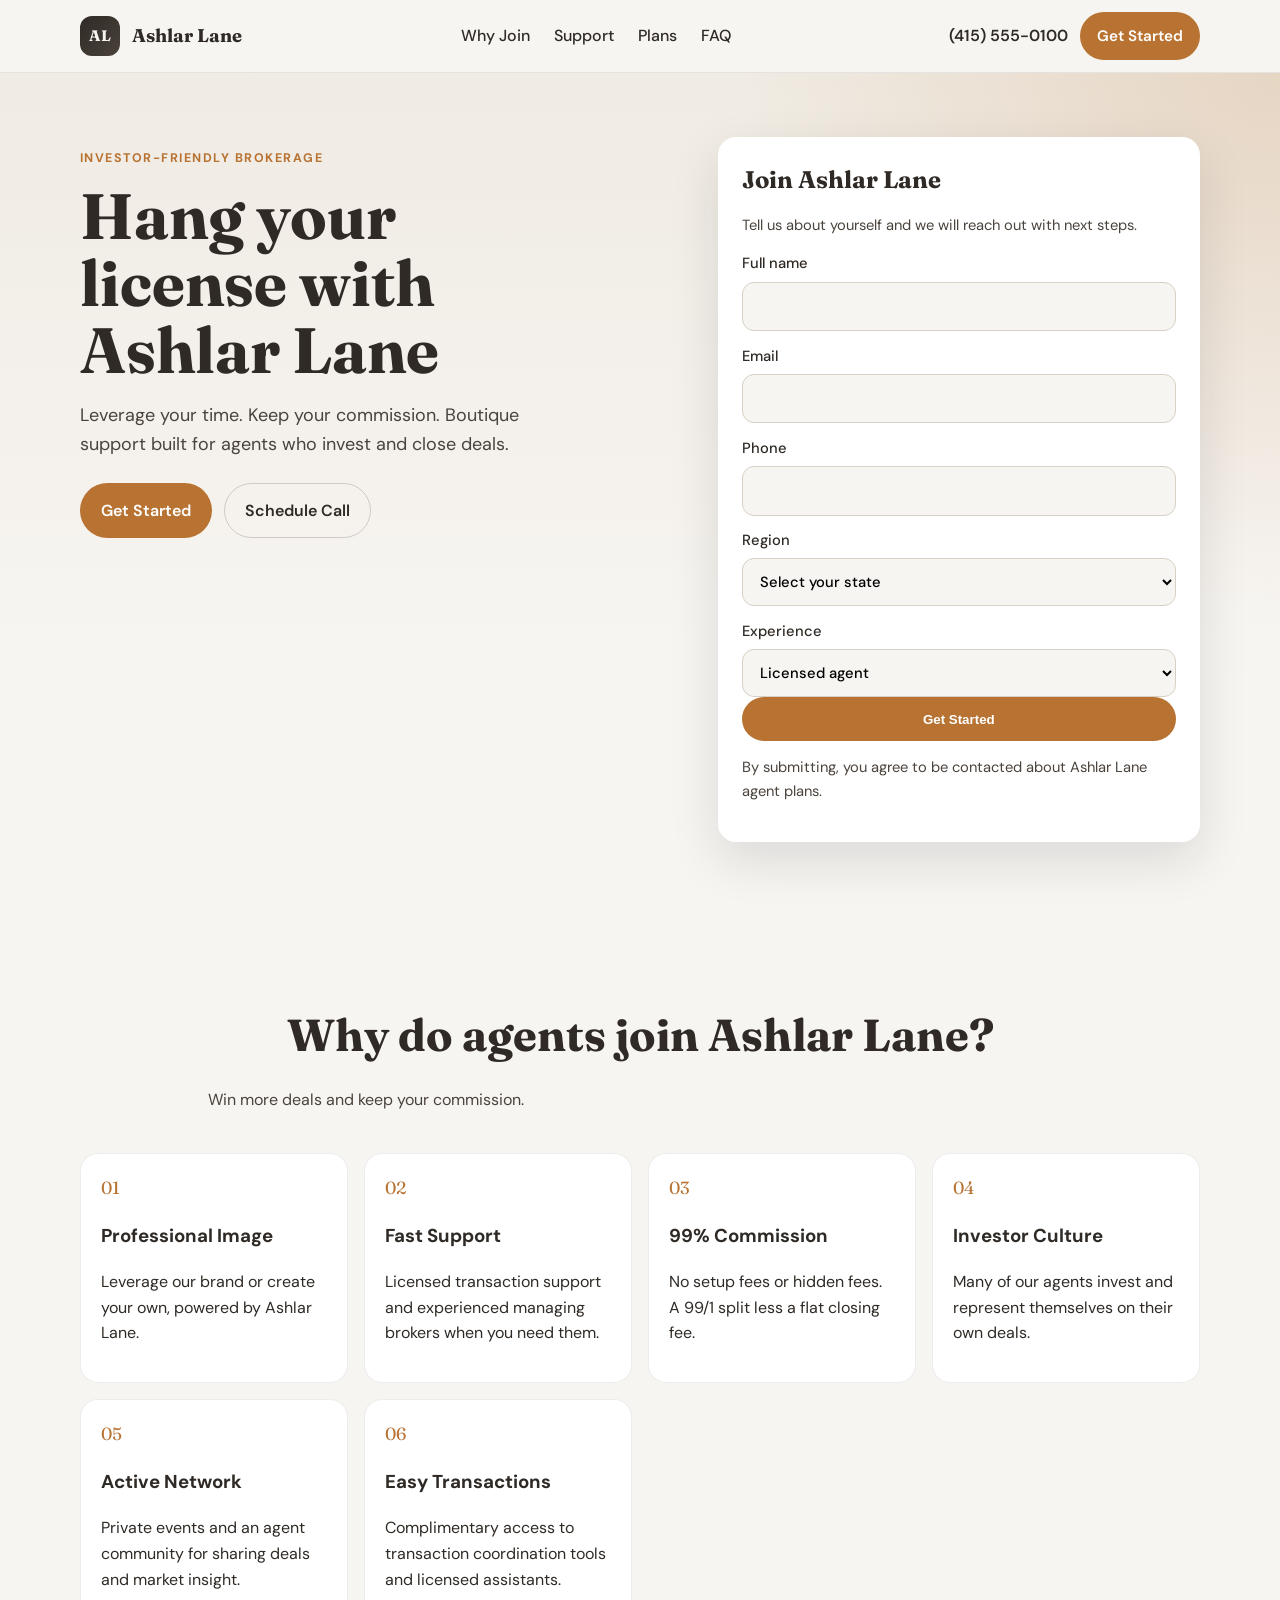
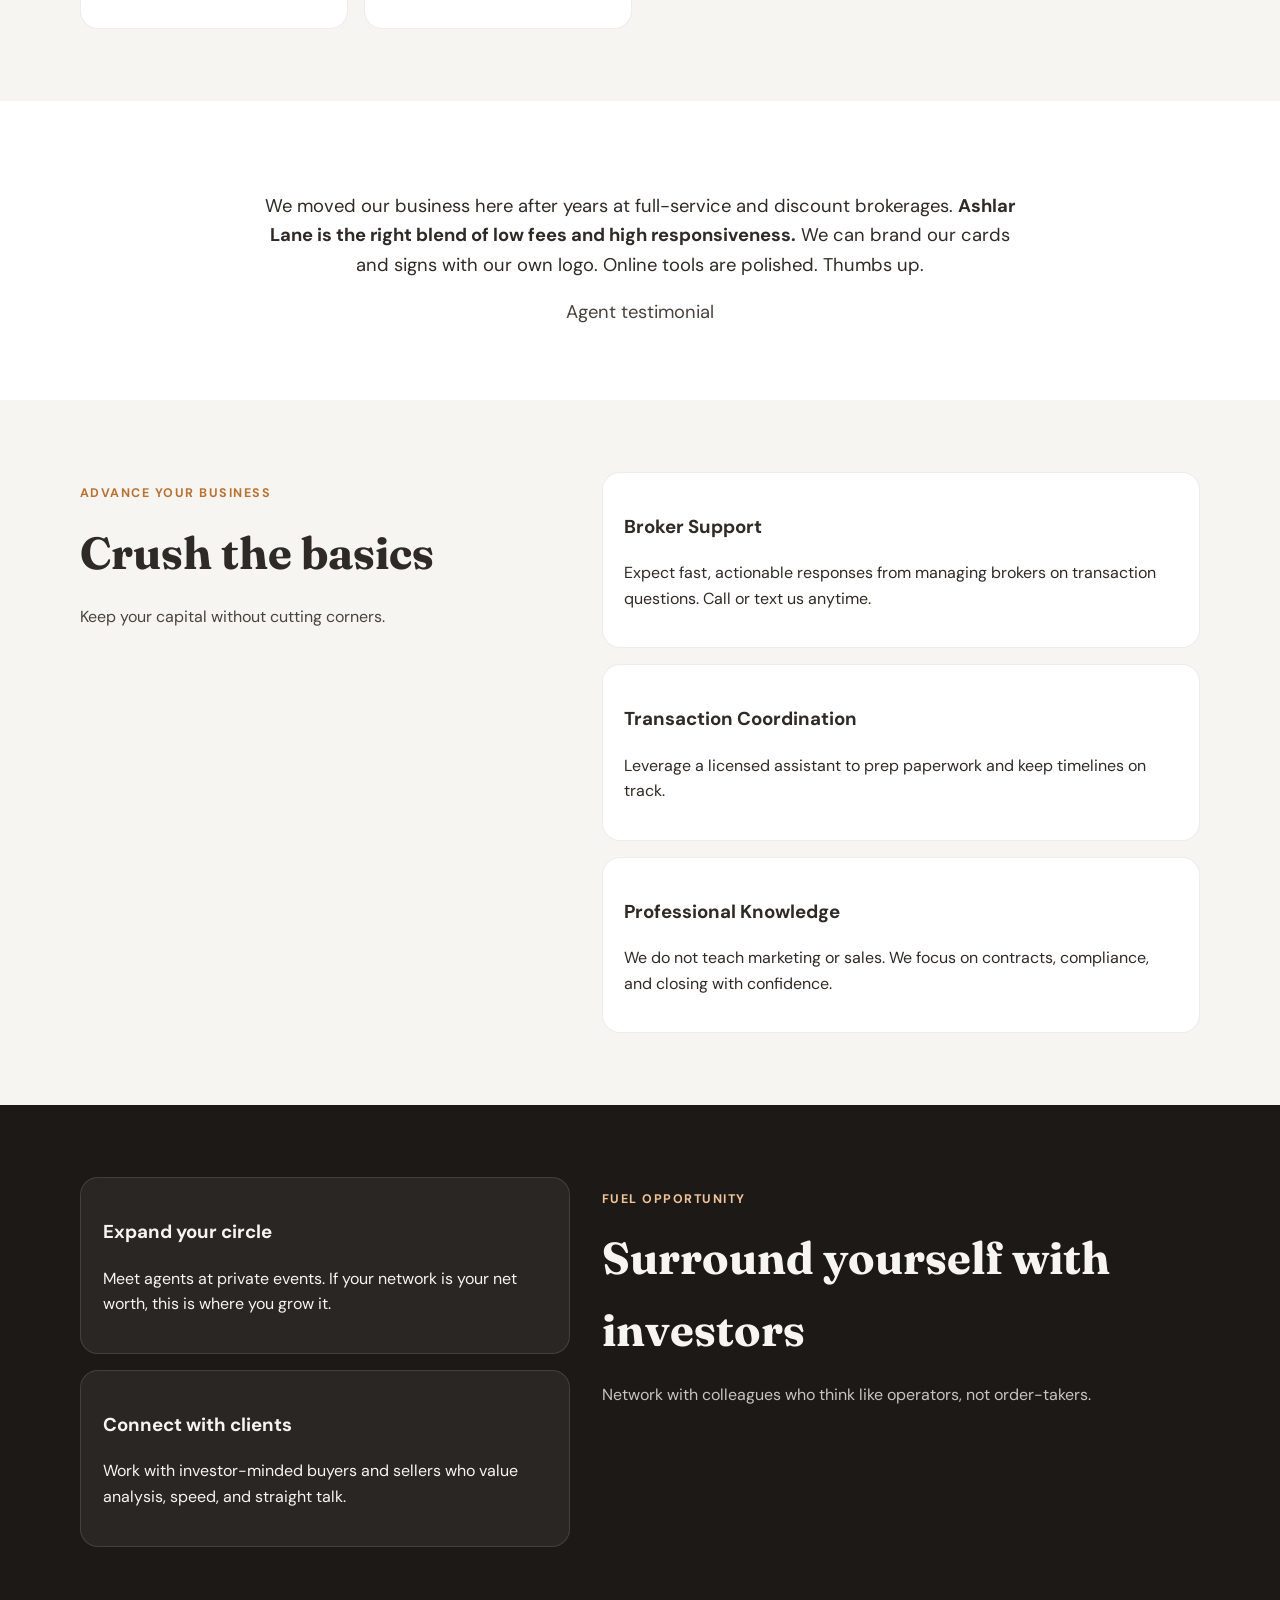
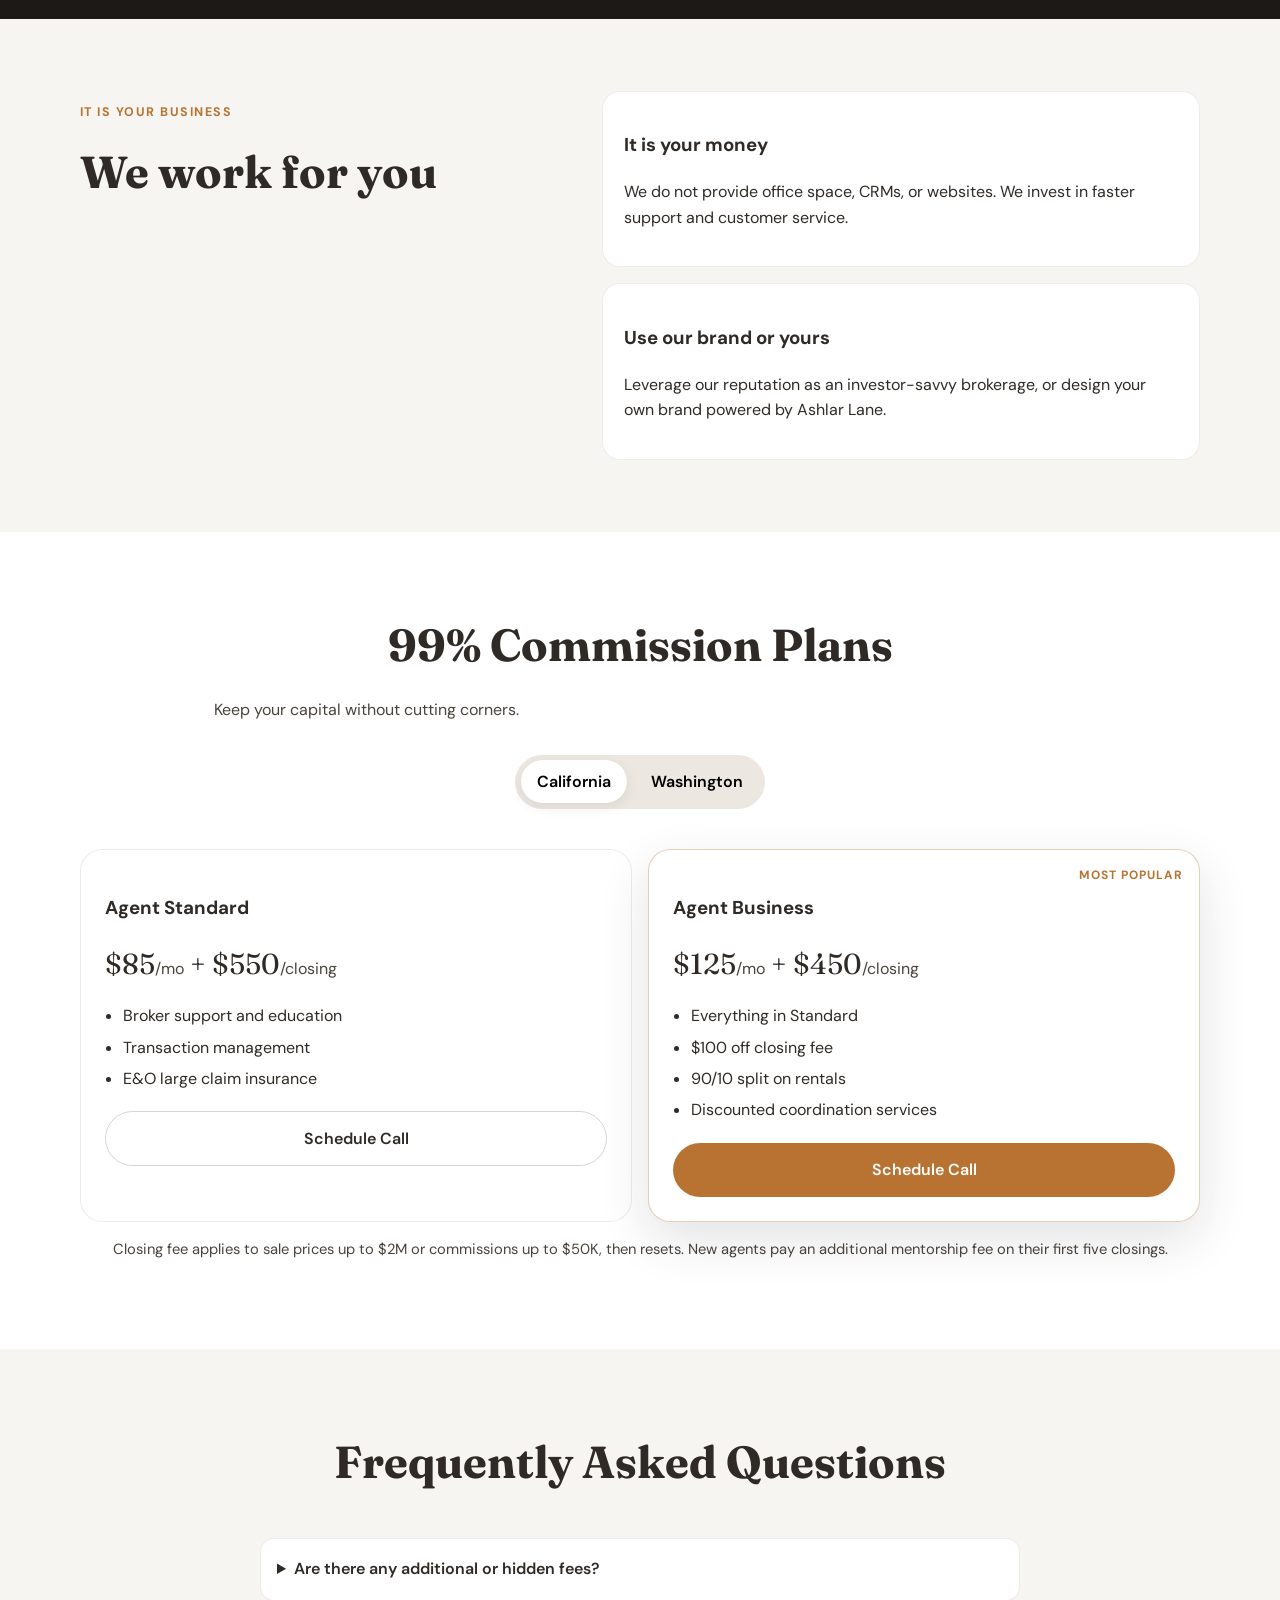
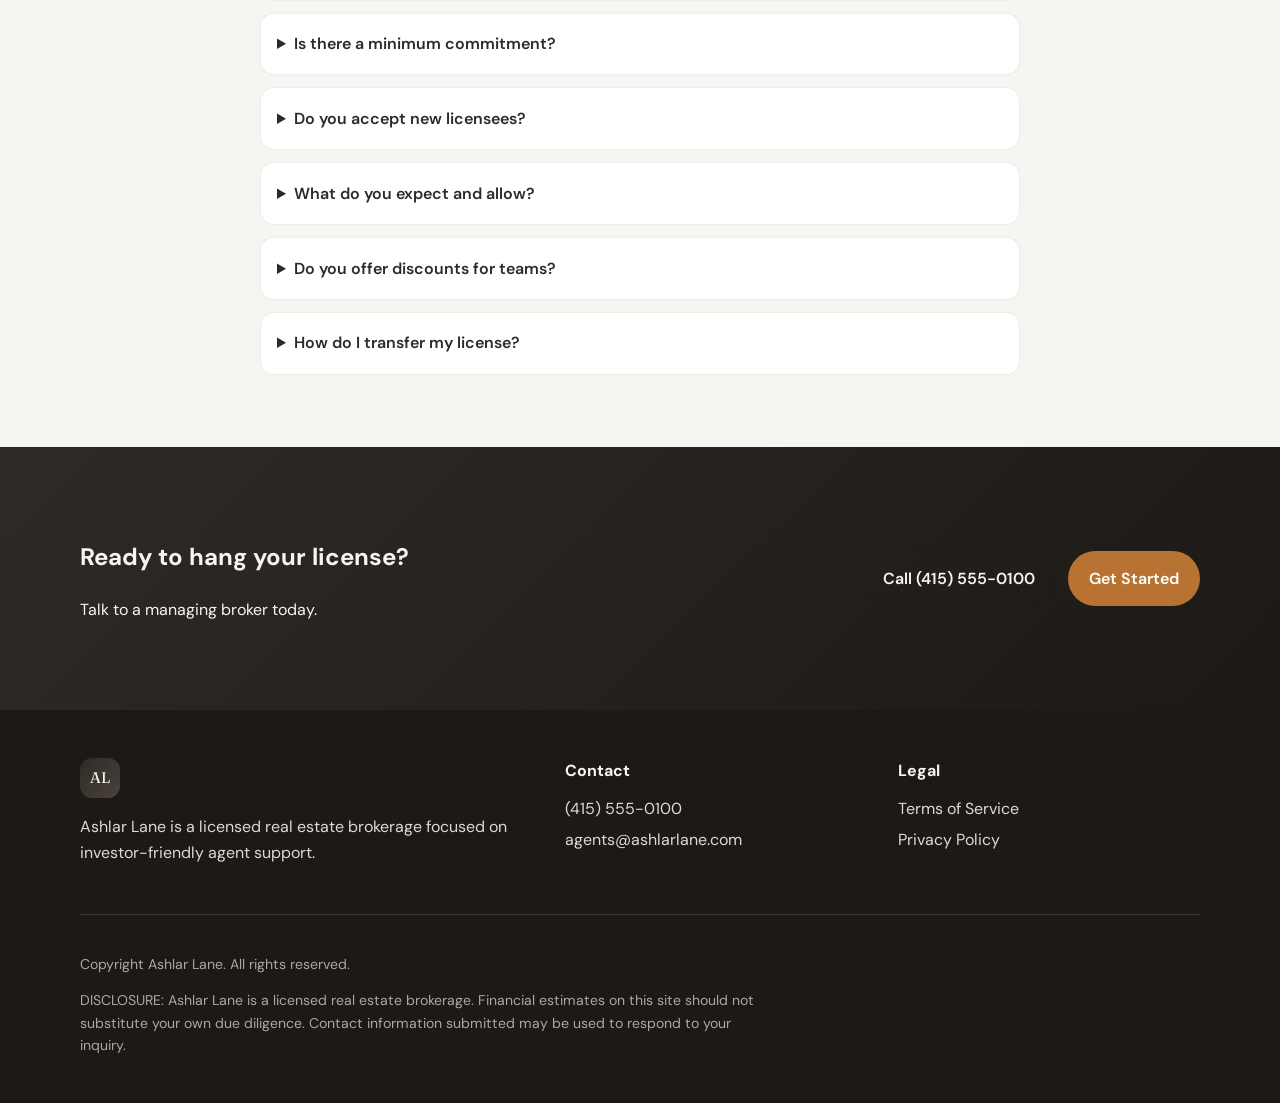
==== index.html @ 3c770387 "Add Ashlar Lane agent recruitment landing page for GitHub Pages. Pellego-style brokerage site with p" ====
<!DOCTYPE html>
<html lang="en">
<head>
  <meta charset="UTF-8">
  <meta name="viewport" content="width=device-width, initial-scale=1.0">
  <title>Ashlar Lane | Professional, Modern Brokerage | 100% Commission</title>
  <meta name="description" content="Hang your license with Ashlar Lane. Investor-friendly brokerage with 99% commission, fast broker support, and transaction coordination.">
  <link rel="icon" href="favicon.svg" type="image/svg+xml">
  <link rel="preconnect" href="https://fonts.googleapis.com">
  <link rel="preconnect" href="https://fonts.gstatic.com" crossorigin>
  <link href="https://fonts.googleapis.com/css2?family=DM+Sans:ital,opsz,wght@0,9..40,400;0,9..40,500;0,9..40,600;0,9..40,700&family=Fraunces:opsz,9..144,600;700&display=swap" rel="stylesheet">
  <link rel="stylesheet" href="css/styles.css">
</head>
<body>
  <header class="site-header">
    <div class="container header-inner">
      <a href="/" class="logo" aria-label="Ashlar Lane home">
        <span class="logo-mark">AL</span>
        <span class="logo-text">Ashlar Lane</span>
      </a>
      <nav class="nav-desktop" aria-label="Primary">
        <a href="#why">Why Join</a>
        <a href="#support">Support</a>
        <a href="#plans">Plans</a>
        <a href="#faq">FAQ</a>
      </nav>
      <div class="header-actions">
        <a href="tel:+14155550100" class="header-phone">(415) 555-0100</a>
        <a href="#contact" class="btn btn-primary btn-sm">Get Started</a>
        <button class="nav-toggle" aria-label="Open menu" aria-expanded="false">
          <span></span><span></span><span></span>
        </button>
      </div>
    </div>
    <nav class="nav-mobile" aria-label="Mobile" hidden>
      <a href="#why">Why Join</a>
      <a href="#support">Support</a>
      <a href="#plans">Plans</a>
      <a href="#faq">FAQ</a>
      <a href="#contact">Get Started</a>
    </nav>
  </header>

  <main>
    <section class="hero">
      <div class="hero-bg" aria-hidden="true"></div>
      <div class="container hero-grid">
        <div class="hero-copy">
          <p class="eyebrow">Investor-Friendly Brokerage</p>
          <h1>Hang your license with Ashlar Lane</h1>
          <p class="hero-lead">Leverage your time. Keep your commission. Boutique support built for agents who invest and close deals.</p>
          <div class="hero-cta">
            <a href="#contact" class="btn btn-primary">Get Started</a>
            <a href="#contact" class="btn btn-secondary">Schedule Call</a>
          </div>
        </div>
        <form class="hero-form card" id="contact" action="https://formspree.io/f/placeholder" method="POST">
          <h2>Join Ashlar Lane</h2>
          <p class="form-note">Tell us about yourself and we will reach out with next steps.</p>
          <label>
            <span>Full name</span>
            <input type="text" name="name" required autocomplete="name">
          </label>
          <label>
            <span>Email</span>
            <input type="email" name="email" required autocomplete="email">
          </label>
          <label>
            <span>Phone</span>
            <input type="tel" name="phone" autocomplete="tel">
          </label>
          <label>
            <span>Region</span>
            <select name="region" required>
              <option value="">Select your state</option>
              <option value="CA">California</option>
              <option value="WA">Washington</option>
              <option value="OR">Oregon</option>
              <option value="FL">Florida</option>
              <option value="other">Other</option>
            </select>
          </label>
          <label>
            <span>Experience</span>
            <select name="experience">
              <option value="experienced">Licensed agent</option>
              <option value="new">New licensee</option>
              <option value="transferring">Transferring soon</option>
            </select>
          </label>
          <button type="submit" class="btn btn-primary btn-block">Get Started</button>
          <p class="form-disclaimer">By submitting, you agree to be contacted about Ashlar Lane agent plans.</p>
        </form>
      </div>
    </section>

    <section class="section" id="why">
      <div class="container">
        <div class="section-head">
          <h2>Why do agents join Ashlar Lane?</h2>
          <p>Win more deals and keep your commission.</p>
        </div>
        <div class="feature-grid">
          <article class="feature-card">
            <div class="feature-icon">01</div>
            <h3>Professional Image</h3>
            <p>Leverage our brand or create your own, powered by Ashlar Lane.</p>
          </article>
          <article class="feature-card">
            <div class="feature-icon">02</div>
            <h3>Fast Support</h3>
            <p>Licensed transaction support and experienced managing brokers when you need them.</p>
          </article>
          <article class="feature-card">
            <div class="feature-icon">03</div>
            <h3>99% Commission</h3>
            <p>No setup fees or hidden fees. A 99/1 split less a flat closing fee.</p>
          </article>
          <article class="feature-card">
            <div class="feature-icon">04</div>
            <h3>Investor Culture</h3>
            <p>Many of our agents invest and represent themselves on their own deals.</p>
          </article>
          <article class="feature-card">
            <div class="feature-icon">05</div>
            <h3>Active Network</h3>
            <p>Private events and an agent community for sharing deals and market insight.</p>
          </article>
          <article class="feature-card">
            <div class="feature-icon">06</div>
            <h3>Easy Transactions</h3>
            <p>Complimentary access to transaction coordination tools and licensed assistants.</p>
          </article>
        </div>
      </div>
    </section>

    <section class="section section-alt testimonial">
      <div class="container narrow">
        <blockquote>
          <p>We moved our business here after years at full-service and discount brokerages. <strong>Ashlar Lane is the right blend of low fees and high responsiveness.</strong> We can brand our cards and signs with our own logo. Online tools are polished. Thumbs up.</p>
          <footer>Agent testimonial</footer>
        </blockquote>
      </div>
    </section>

    <section class="section" id="support">
      <div class="container">
        <div class="split-section">
          <div>
            <p class="eyebrow">Advance your business</p>
            <h2>Crush the basics</h2>
            <p class="section-lead">Keep your capital without cutting corners.</p>
          </div>
          <div class="stack-cards">
            <article class="stack-card">
              <h3>Broker Support</h3>
              <p>Expect fast, actionable responses from managing brokers on transaction questions. Call or text us anytime.</p>
            </article>
            <article class="stack-card">
              <h3>Transaction Coordination</h3>
              <p>Leverage a licensed assistant to prep paperwork and keep timelines on track.</p>
            </article>
            <article class="stack-card">
              <h3>Professional Knowledge</h3>
              <p>We do not teach marketing or sales. We focus on contracts, compliance, and closing with confidence.</p>
            </article>
          </div>
        </div>
      </div>
    </section>

    <section class="section section-dark">
      <div class="container">
        <div class="split-section reverse">
          <div>
            <p class="eyebrow eyebrow-light">Fuel opportunity</p>
            <h2>Surround yourself with investors</h2>
            <p class="section-lead">Network with colleagues who think like operators, not order-takers.</p>
          </div>
          <div class="stack-cards">
            <article class="stack-card stack-card-dark">
              <h3>Expand your circle</h3>
              <p>Meet agents at private events. If your network is your net worth, this is where you grow it.</p>
            </article>
            <article class="stack-card stack-card-dark">
              <h3>Connect with clients</h3>
              <p>Work with investor-minded buyers and sellers who value analysis, speed, and straight talk.</p>
            </article>
          </div>
        </div>
      </div>
    </section>

    <section class="section">
      <div class="container">
        <div class="split-section">
          <div>
            <p class="eyebrow">It is your business</p>
            <h2>We work for you</h2>
          </div>
          <div class="stack-cards">
            <article class="stack-card">
              <h3>It is your money</h3>
              <p>We do not provide office space, CRMs, or websites. We invest in faster support and customer service.</p>
            </article>
            <article class="stack-card">
              <h3>Use our brand or yours</h3>
              <p>Leverage our reputation as an investor-savvy brokerage, or design your own brand powered by Ashlar Lane.</p>
            </article>
          </div>
        </div>
      </div>
    </section>

    <section class="section section-alt" id="plans">
      <div class="container">
        <div class="section-head">
          <h2>99% Commission Plans</h2>
          <p>Keep your capital without cutting corners.</p>
          <div class="region-tabs" role="tablist" aria-label="Select region">
            <button class="region-tab active" role="tab" aria-selected="true" data-region="ca">California</button>
            <button class="region-tab" role="tab" aria-selected="false" data-region="wa">Washington</button>
          </div>
        </div>

        <div class="plans-panel active" data-region-panel="ca">
          <div class="plans-grid">
            <article class="plan-card">
              <h3>Agent Standard</h3>
              <p class="plan-price">$85<span>/mo</span> + $550<span>/closing</span></p>
              <ul>
                <li>Broker support and education</li>
                <li>Transaction management</li>
                <li>E&amp;O large claim insurance</li>
              </ul>
              <a href="#contact" class="btn btn-secondary btn-block">Schedule Call</a>
            </article>
            <article class="plan-card plan-card-featured">
              <p class="plan-badge">Most popular</p>
              <h3>Agent Business</h3>
              <p class="plan-price">$125<span>/mo</span> + $450<span>/closing</span></p>
              <ul>
                <li>Everything in Standard</li>
                <li>$100 off closing fee</li>
                <li>90/10 split on rentals</li>
                <li>Discounted coordination services</li>
              </ul>
              <a href="#contact" class="btn btn-primary btn-block">Schedule Call</a>
            </article>
          </div>
          <p class="plan-footnote">Closing fee applies to sale prices up to $2M or commissions up to $50K, then resets. New agents pay an additional mentorship fee on their first five closings.</p>
        </div>

        <div class="plans-panel" data-region-panel="wa" hidden>
          <div class="plans-grid">
            <article class="plan-card">
              <h3>Agent Standard</h3>
              <p class="plan-price">$50<span>/mo</span> + $500<span>/closing</span></p>
              <ul>
                <li>Fast, local broker support</li>
                <li>Transaction file management</li>
                <li>E&amp;O large claim insurance</li>
              </ul>
              <a href="#contact" class="btn btn-secondary btn-block">Schedule Call</a>
            </article>
            <article class="plan-card plan-card-featured">
              <p class="plan-badge">Most popular</p>
              <h3>Agent Business</h3>
              <p class="plan-price">$100<span>/mo</span> + $350<span>/closing</span></p>
              <ul>
                <li>Everything in Standard</li>
                <li>Dotloop and file support</li>
                <li>$150 off transaction fee</li>
              </ul>
              <a href="#contact" class="btn btn-primary btn-block">Schedule Call</a>
            </article>
          </div>
          <p class="plan-footnote">No minimum commitment. Transfer anytime. Team discounts available on upgraded plans.</p>
        </div>
      </div>
    </section>

    <section class="section" id="faq">
      <div class="container narrow">
        <div class="section-head">
          <h2>Frequently Asked Questions</h2>
        </div>
        <div class="faq-list">
          <details class="faq-item">
            <summary>Are there any additional or hidden fees?</summary>
            <p>No setup charges. State-mandated fees are passed through at cost with no markup.</p>
          </details>
          <details class="faq-item">
            <summary>Is there a minimum commitment?</summary>
            <p>No. You can transfer your license out anytime.</p>
          </details>
          <details class="faq-item">
            <summary>Do you accept new licensees?</summary>
            <p>Yes. New agents receive transaction mentorship on early closings. We teach contracts and compliance, not lead generation.</p>
          </details>
          <details class="faq-item">
            <summary>What do you expect and allow?</summary>
            <p>No mandatory meetings. Work with buyers and sellers, use your own brand, sell your own rehabs, and assign off-market contracts within local rules and firm policies.</p>
          </details>
          <details class="faq-item">
            <summary>Do you offer discounts for teams?</summary>
            <p>Yes. On the upgraded plan, add agents for $50/mo each. If a team splits, agents keep the discounted rate for six months.</p>
          </details>
          <details class="faq-item">
            <summary>How do I transfer my license?</summary>
            <p>Call us at <a href="tel:+14155550100">(415) 555-0100</a> and we will walk you through the steps. Most transfers take just a few minutes.</p>
          </details>
        </div>
      </div>
    </section>

    <section class="section cta-band">
      <div class="container cta-band-inner">
        <div>
          <h2>Ready to hang your license?</h2>
          <p>Talk to a managing broker today.</p>
        </div>
        <div class="cta-band-actions">
          <a href="tel:+14155550100" class="btn btn-secondary">Call (415) 555-0100</a>
          <a href="#contact" class="btn btn-primary">Get Started</a>
        </div>
      </div>
    </section>
  </main>

  <footer class="site-footer">
    <div class="container footer-grid">
      <div class="footer-brand">
        <span class="logo-mark">AL</span>
        <p>Ashlar Lane is a licensed real estate brokerage focused on investor-friendly agent support.</p>
      </div>
      <div>
        <h4>Contact</h4>
        <ul>
          <li><a href="tel:+14155550100">(415) 555-0100</a></li>
          <li><a href="mailto:agents@ashlarlane.com">agents@ashlarlane.com</a></li>
        </ul>
      </div>
      <div>
        <h4>Legal</h4>
        <ul>
          <li><a href="#">Terms of Service</a></li>
          <li><a href="#">Privacy Policy</a></li>
        </ul>
      </div>
    </div>
    <div class="container footer-bottom">
      <p>Copyright <span id="year"></span> Ashlar Lane. All rights reserved.</p>
      <p class="footer-disclosure">DISCLOSURE: Ashlar Lane is a licensed real estate brokerage. Financial estimates on this site should not substitute your own due diligence. Contact information submitted may be used to respond to your inquiry.</p>
    </div>
  </footer>

  <script src="js/main.js"></script>
</body>
</html>
---- css/styles.css ----
:root {
  --stone-50: #f7f5f2;
  --stone-100: #ece7e0;
  --stone-200: #d8d0c4;
  --stone-300: #b8aa98;
  --stone-700: #4a433c;
  --stone-800: #2f2a25;
  --stone-900: #1c1916;
  --copper: #b87333;
  --copper-dark: #9a5f28;
  --white: #ffffff;
  --shadow: 0 18px 50px rgba(28, 25, 22, 0.12);
  --radius: 18px;
  --max-width: 1120px;
}

*,
*::before,
*::after {
  box-sizing: border-box;
}

html {
  scroll-behavior: smooth;
}

body {
  margin: 0;
  font-family: "DM Sans", system-ui, sans-serif;
  color: var(--stone-800);
  background: var(--stone-50);
  line-height: 1.6;
}

img {
  max-width: 100%;
  display: block;
}

a {
  color: inherit;
  text-decoration: none;
}

.container {
  width: min(calc(100% - 2rem), var(--max-width));
  margin-inline: auto;
}

.narrow {
  width: min(calc(100% - 2rem), 760px);
}

.site-header {
  position: sticky;
  top: 0;
  z-index: 20;
  background: rgba(247, 245, 242, 0.92);
  backdrop-filter: blur(12px);
  border-bottom: 1px solid rgba(28, 25, 22, 0.08);
}

.header-inner {
  display: flex;
  align-items: center;
  justify-content: space-between;
  gap: 1rem;
  min-height: 4.5rem;
}

.logo {
  display: flex;
  align-items: center;
  gap: 0.75rem;
  font-weight: 700;
}

.logo-mark {
  display: grid;
  place-items: center;
  width: 2.5rem;
  height: 2.5rem;
  border-radius: 12px;
  background: linear-gradient(135deg, var(--stone-800), var(--stone-700));
  color: var(--stone-50);
  font-family: "Fraunces", Georgia, serif;
  font-size: 0.95rem;
}

.logo-text {
  font-family: "Fraunces", Georgia, serif;
  font-size: 1.15rem;
}

.nav-desktop {
  display: none;
  gap: 1.5rem;
  font-weight: 500;
}

.nav-desktop a:hover,
.nav-link:hover {
  color: var(--copper);
}

.header-actions {
  display: flex;
  align-items: center;
  gap: 0.75rem;
}

.header-phone {
  display: none;
  font-weight: 600;
  white-space: nowrap;
}

.nav-toggle {
  display: grid;
  gap: 5px;
  padding: 0.5rem;
  border: 0;
  background: transparent;
  cursor: pointer;
}

.nav-toggle span {
  display: block;
  width: 22px;
  height: 2px;
  background: var(--stone-800);
}

.nav-mobile {
  display: grid;
  gap: 0.5rem;
  padding: 0 1rem 1rem;
  border-bottom: 1px solid rgba(28, 25, 22, 0.08);
}

.nav-mobile[hidden] {
  display: none;
}

.nav-mobile a {
  padding: 0.75rem 0;
  font-weight: 500;
}

.btn {
  display: inline-flex;
  align-items: center;
  justify-content: center;
  gap: 0.5rem;
  padding: 0.85rem 1.25rem;
  border-radius: 999px;
  border: 1px solid transparent;
  font-weight: 600;
  transition: transform 0.15s ease, background 0.15s ease, color 0.15s ease;
}

.btn:hover {
  transform: translateY(-1px);
}

.btn-primary {
  background: var(--copper);
  color: var(--white);
}

.btn-primary:hover {
  background: var(--copper-dark);
}

.btn-secondary {
  background: transparent;
  border-color: rgba(28, 25, 22, 0.18);
}

.btn-sm {
  padding: 0.65rem 1rem;
  font-size: 0.95rem;
}

.btn-block {
  width: 100%;
}

.hero {
  position: relative;
  overflow: hidden;
  padding: 4rem 0 5rem;
}

.hero-bg {
  position: absolute;
  inset: 0;
  background:
    radial-gradient(circle at top right, rgba(184, 115, 51, 0.18), transparent 35%),
    linear-gradient(180deg, #f0ebe3 0%, var(--stone-50) 70%);
}

.hero-bg::after {
  content: "";
  position: absolute;
  inset: auto 0 0;
  height: 120px;
  background: linear-gradient(transparent, var(--stone-50));
}

.hero-grid {
  position: relative;
  display: grid;
  gap: 2rem;
  align-items: start;
}

.hero-copy h1 {
  font-family: "Fraunces", Georgia, serif;
  font-size: clamp(2.4rem, 5vw, 4rem);
  line-height: 1.05;
  margin: 0.5rem 0 1rem;
  max-width: 12ch;
}

.hero-lead {
  font-size: 1.125rem;
  max-width: 42ch;
  color: var(--stone-700);
}

.hero-cta {
  display: flex;
  flex-wrap: wrap;
  gap: 0.75rem;
  margin-top: 1.5rem;
}

.eyebrow {
  text-transform: uppercase;
  letter-spacing: 0.12em;
  font-size: 0.78rem;
  font-weight: 700;
  color: var(--copper);
}

.eyebrow-light {
  color: #f0c49a;
}

.card {
  background: var(--white);
  border-radius: var(--radius);
  box-shadow: var(--shadow);
  padding: 1.5rem;
}

.hero-form h2 {
  margin: 0 0 0.35rem;
  font-family: "Fraunces", Georgia, serif;
  font-size: 1.5rem;
}

.form-note,
.form-disclaimer {
  color: var(--stone-700);
  font-size: 0.92rem;
}

.hero-form label {
  display: grid;
  gap: 0.35rem;
  margin-top: 0.85rem;
  font-size: 0.92rem;
  font-weight: 500;
}

.hero-form input,
.hero-form select {
  width: 100%;
  padding: 0.75rem 0.85rem;
  border: 1px solid var(--stone-200);
  border-radius: 12px;
  font: inherit;
  background: var(--stone-50);
}

.hero-form input:focus,
.hero-form select:focus {
  outline: 2px solid rgba(184, 115, 51, 0.35);
  border-color: var(--copper);
}

.section {
  padding: 4.5rem 0;
}

.section-alt {
  background: var(--white);
}

.section-dark {
  background: var(--stone-900);
  color: var(--stone-50);
}

.section-head {
  text-align: center;
  margin-bottom: 2.5rem;
}

.section-head h2,
.split-section h2 {
  font-family: "Fraunces", Georgia, serif;
  font-size: clamp(1.9rem, 4vw, 2.8rem);
  margin: 0.35rem 0;
}

.section-head p,
.section-lead {
  color: var(--stone-700);
  max-width: 52ch;
}

.section-dark .section-lead {
  color: rgba(247, 245, 242, 0.78);
}

.feature-grid {
  display: grid;
  gap: 1rem;
  grid-template-columns: repeat(auto-fit, minmax(220px, 1fr));
}

.feature-card {
  background: var(--white);
  border: 1px solid rgba(28, 25, 22, 0.08);
  border-radius: var(--radius);
  padding: 1.25rem;
}

.feature-icon {
  font-family: "Fraunces", Georgia, serif;
  color: var(--copper);
  font-size: 1.1rem;
  margin-bottom: 0.75rem;
}

.testimonial blockquote {
  margin: 0;
  font-size: 1.15rem;
  text-align: center;
}

.testimonial footer {
  margin-top: 1rem;
  color: var(--stone-700);
}

.split-section {
  display: grid;
  gap: 2rem;
}

.split-section.reverse .stack-cards {
  order: -1;
}

.stack-cards {
  display: grid;
  gap: 1rem;
}

.stack-card {
  background: var(--white);
  border-radius: var(--radius);
  padding: 1.25rem 1.35rem;
  border: 1px solid rgba(28, 25, 22, 0.08);
}

.stack-card-dark {
  background: rgba(255, 255, 255, 0.06);
  border-color: rgba(255, 255, 255, 0.12);
}

.region-tabs {
  display: inline-flex;
  gap: 0.5rem;
  margin-top: 1rem;
  padding: 0.35rem;
  background: var(--stone-100);
  border-radius: 999px;
}

.region-tab {
  border: 0;
  background: transparent;
  padding: 0.55rem 1rem;
  border-radius: 999px;
  font: inherit;
  font-weight: 600;
  cursor: pointer;
}

.region-tab.active {
  background: var(--white);
  box-shadow: 0 4px 14px rgba(28, 25, 22, 0.08);
}

.plans-grid {
  display: grid;
  gap: 1rem;
  grid-template-columns: repeat(auto-fit, minmax(260px, 1fr));
}

.plan-card {
  position: relative;
  background: var(--white);
  border: 1px solid rgba(28, 25, 22, 0.08);
  border-radius: calc(var(--radius) + 4px);
  padding: 1.5rem;
}

.plan-card-featured {
  border-color: rgba(184, 115, 51, 0.35);
  box-shadow: var(--shadow);
}

.plan-badge {
  position: absolute;
  top: 1rem;
  right: 1rem;
  margin: 0;
  font-size: 0.75rem;
  font-weight: 700;
  text-transform: uppercase;
  letter-spacing: 0.08em;
  color: var(--copper);
}

.plan-price {
  font-family: "Fraunces", Georgia, serif;
  font-size: 1.8rem;
  margin: 0.5rem 0 1rem;
}

.plan-price span {
  font-family: "DM Sans", sans-serif;
  font-size: 1rem;
  color: var(--stone-700);
}

.plan-card ul {
  padding-left: 1.1rem;
  margin: 0 0 1.25rem;
}

.plan-card li + li {
  margin-top: 0.35rem;
}

.plan-footnote {
  margin-top: 1rem;
  color: var(--stone-700);
  font-size: 0.92rem;
  text-align: center;
}

.faq-list {
  display: grid;
  gap: 0.75rem;
}

.faq-item {
  background: var(--white);
  border: 1px solid rgba(28, 25, 22, 0.08);
  border-radius: 14px;
  padding: 0.25rem 1rem;
}

.faq-item summary {
  cursor: pointer;
  font-weight: 600;
  padding: 0.85rem 0;
}

.faq-item p {
  margin: 0 0 1rem;
  color: var(--stone-700);
}

.cta-band {
  background: linear-gradient(135deg, var(--stone-800), var(--stone-900));
  color: var(--stone-50);
}

.cta-band-inner {
  display: flex;
  flex-direction: column;
  gap: 1.25rem;
  align-items: flex-start;
}

.cta-band-actions {
  display: flex;
  flex-wrap: wrap;
  gap: 0.75rem;
}

.site-footer {
  background: var(--stone-900);
  color: rgba(247, 245, 242, 0.88);
  padding: 3rem 0 2rem;
}

.footer-grid {
  display: grid;
  gap: 2rem;
  grid-template-columns: 1.5fr 1fr 1fr;
}

.footer-brand .logo-mark {
  margin-bottom: 0.75rem;
}

.footer-grid h4 {
  margin: 0 0 0.75rem;
  color: var(--stone-50);
}

.footer-grid ul {
  list-style: none;
  padding: 0;
  margin: 0;
}

.footer-grid li + li {
  margin-top: 0.35rem;
}

.footer-bottom {
  margin-top: 2rem;
  padding-top: 1.5rem;
  border-top: 1px solid rgba(255, 255, 255, 0.12);
  font-size: 0.88rem;
  color: rgba(247, 245, 242, 0.65);
}

.footer-disclosure {
  margin-top: 0.75rem;
  max-width: 70ch;
}

@media (min-width: 768px) {
  .nav-desktop {
    display: flex;
  }

  .header-phone {
    display: inline;
  }

  .nav-toggle,
  .nav-mobile {
    display: none;
  }

  .hero-grid {
    grid-template-columns: 1.1fr 0.9fr;
    gap: 3rem;
  }

  .split-section {
    grid-template-columns: 0.9fr 1.1fr;
    align-items: start;
  }

  .split-section.reverse > div:first-child {
    order: 2;
  }

  .cta-band-inner {
    flex-direction: row;
    align-items: center;
    justify-content: space-between;
  }
}

@media (max-width: 767px) {
  .footer-grid {
    grid-template-columns: 1fr;
  }
}
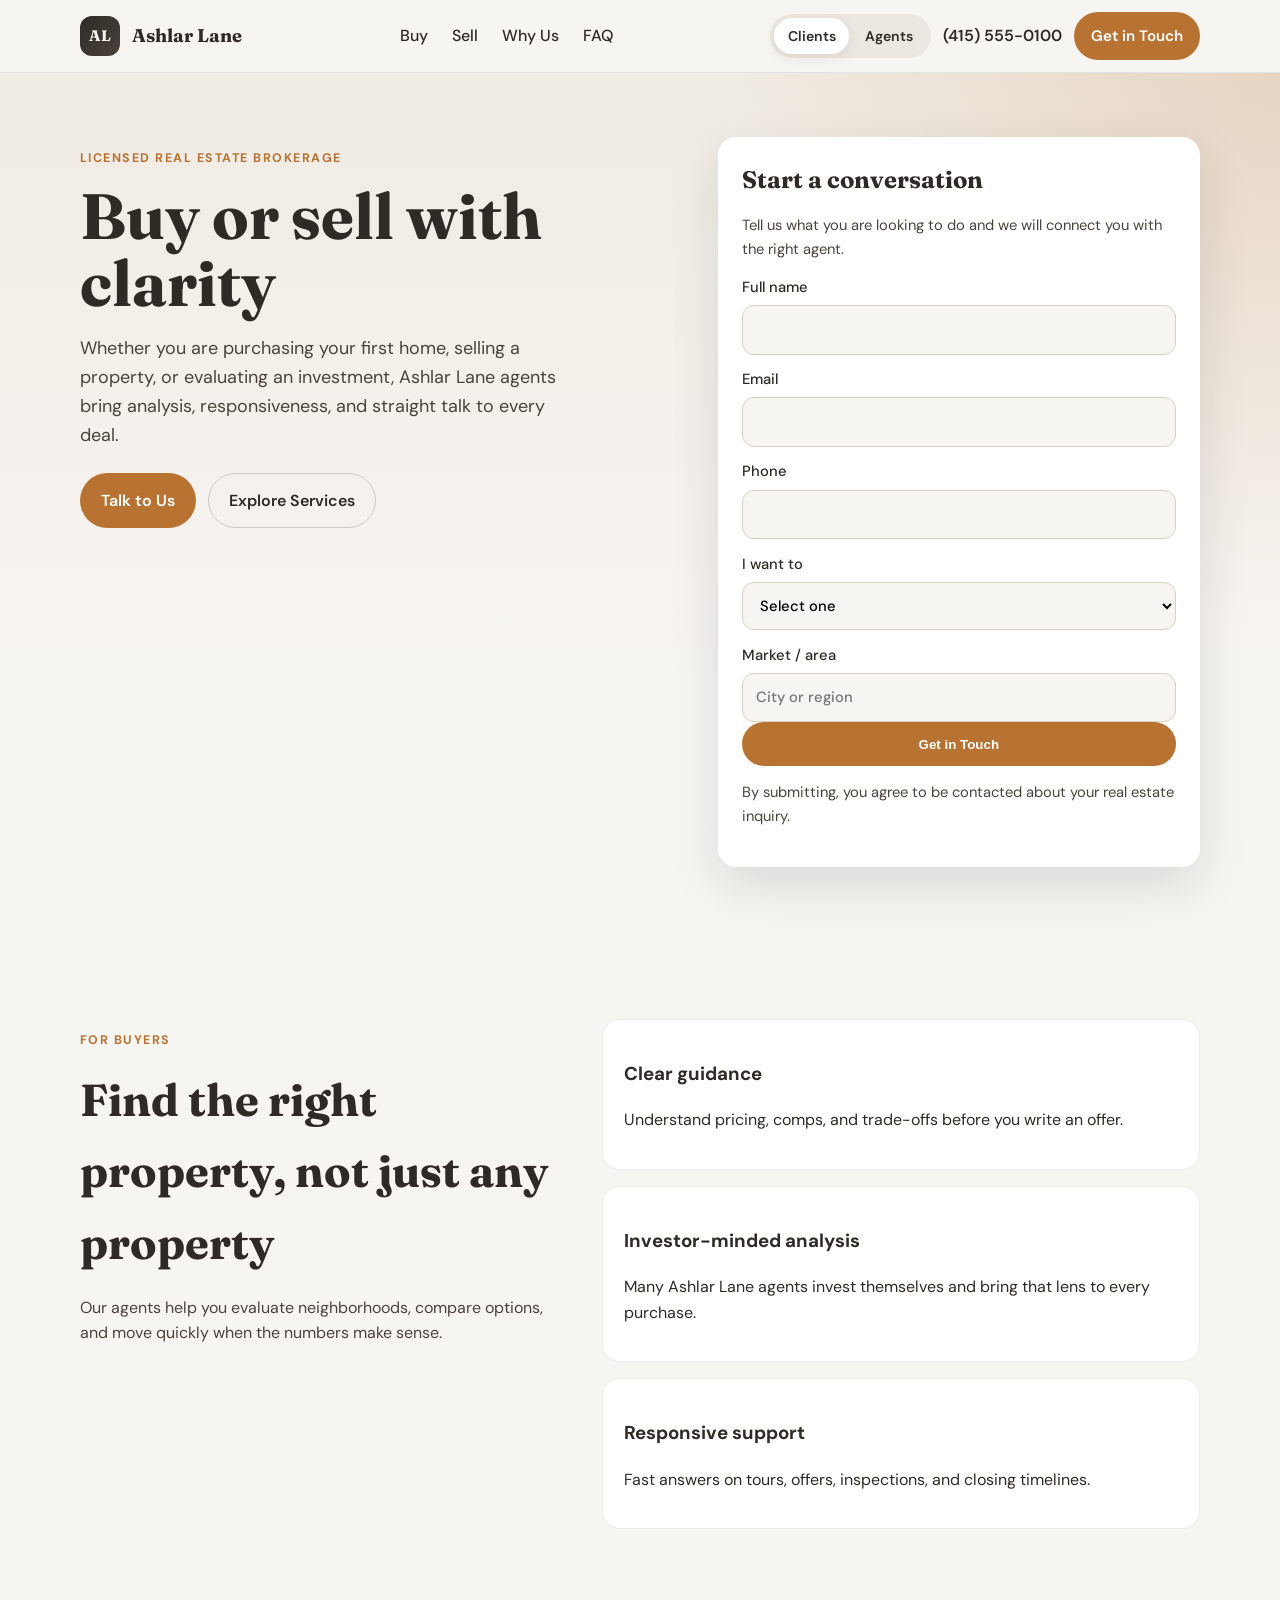
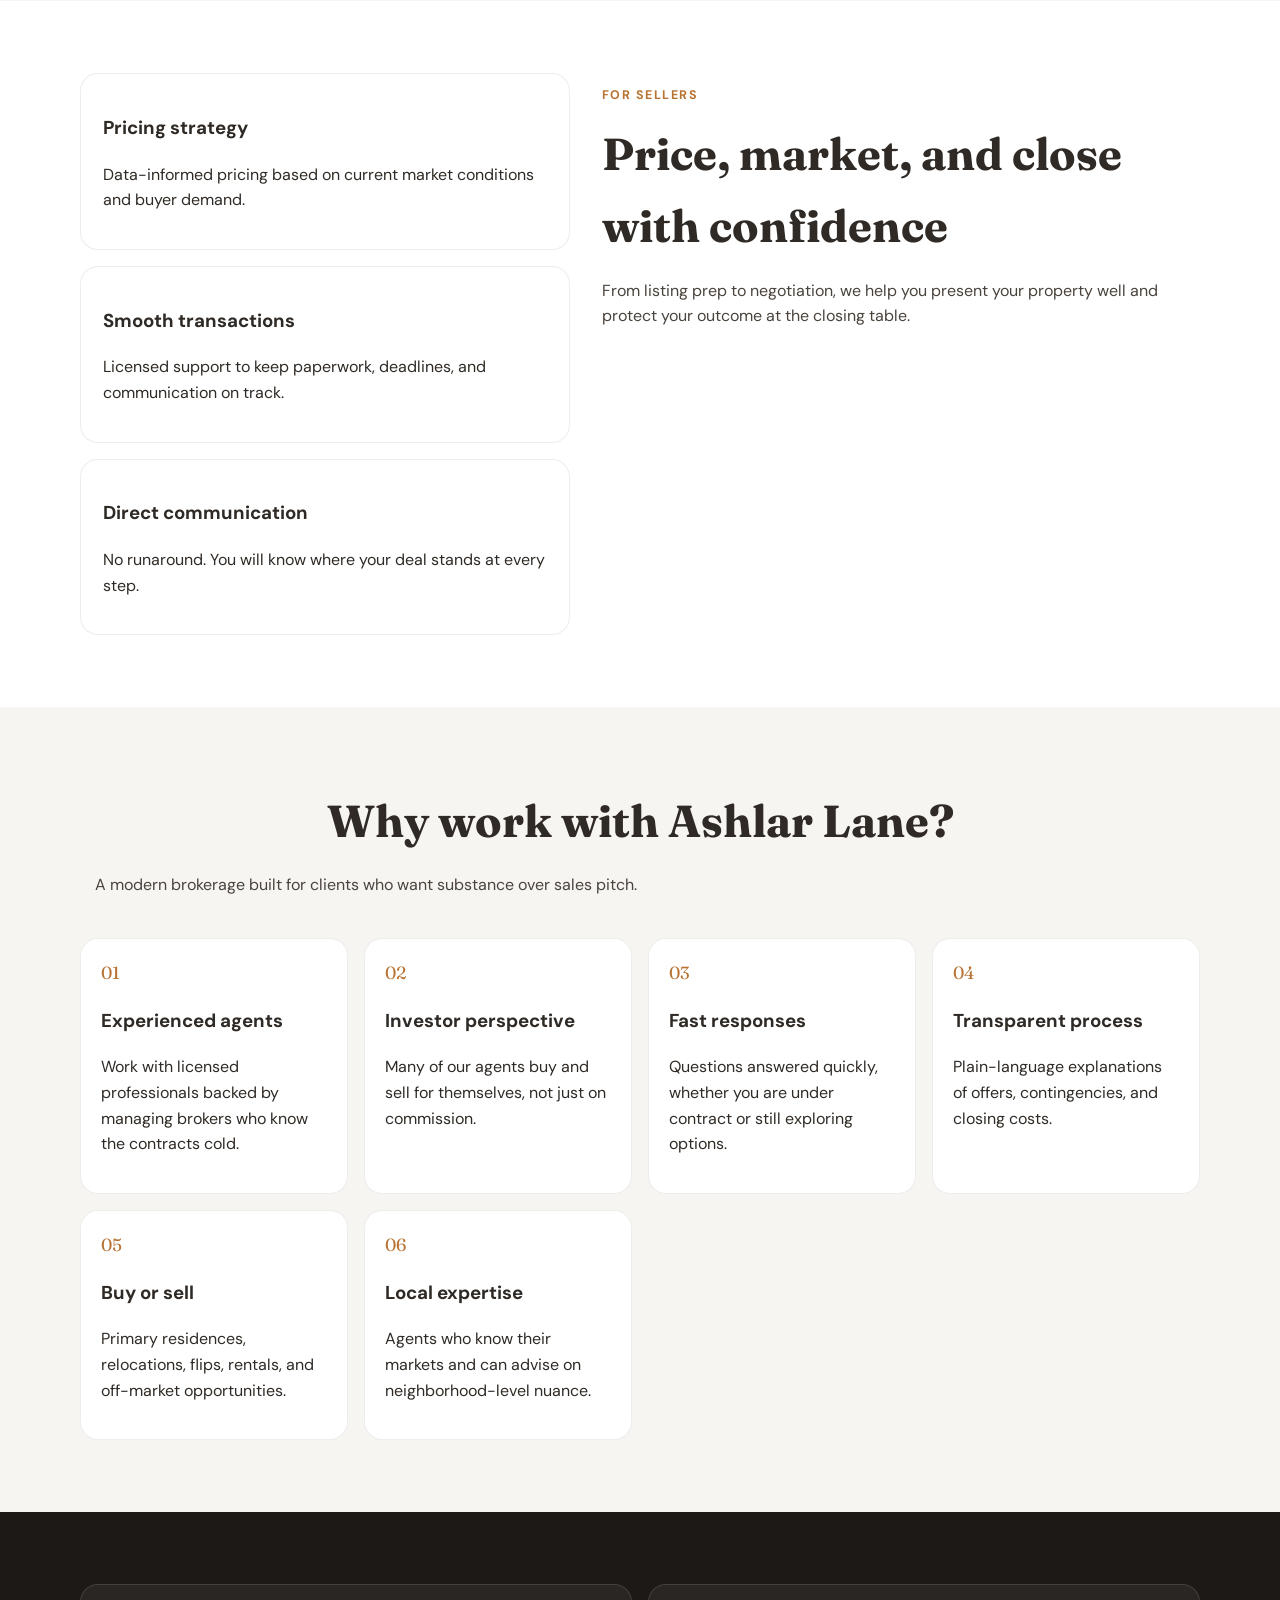
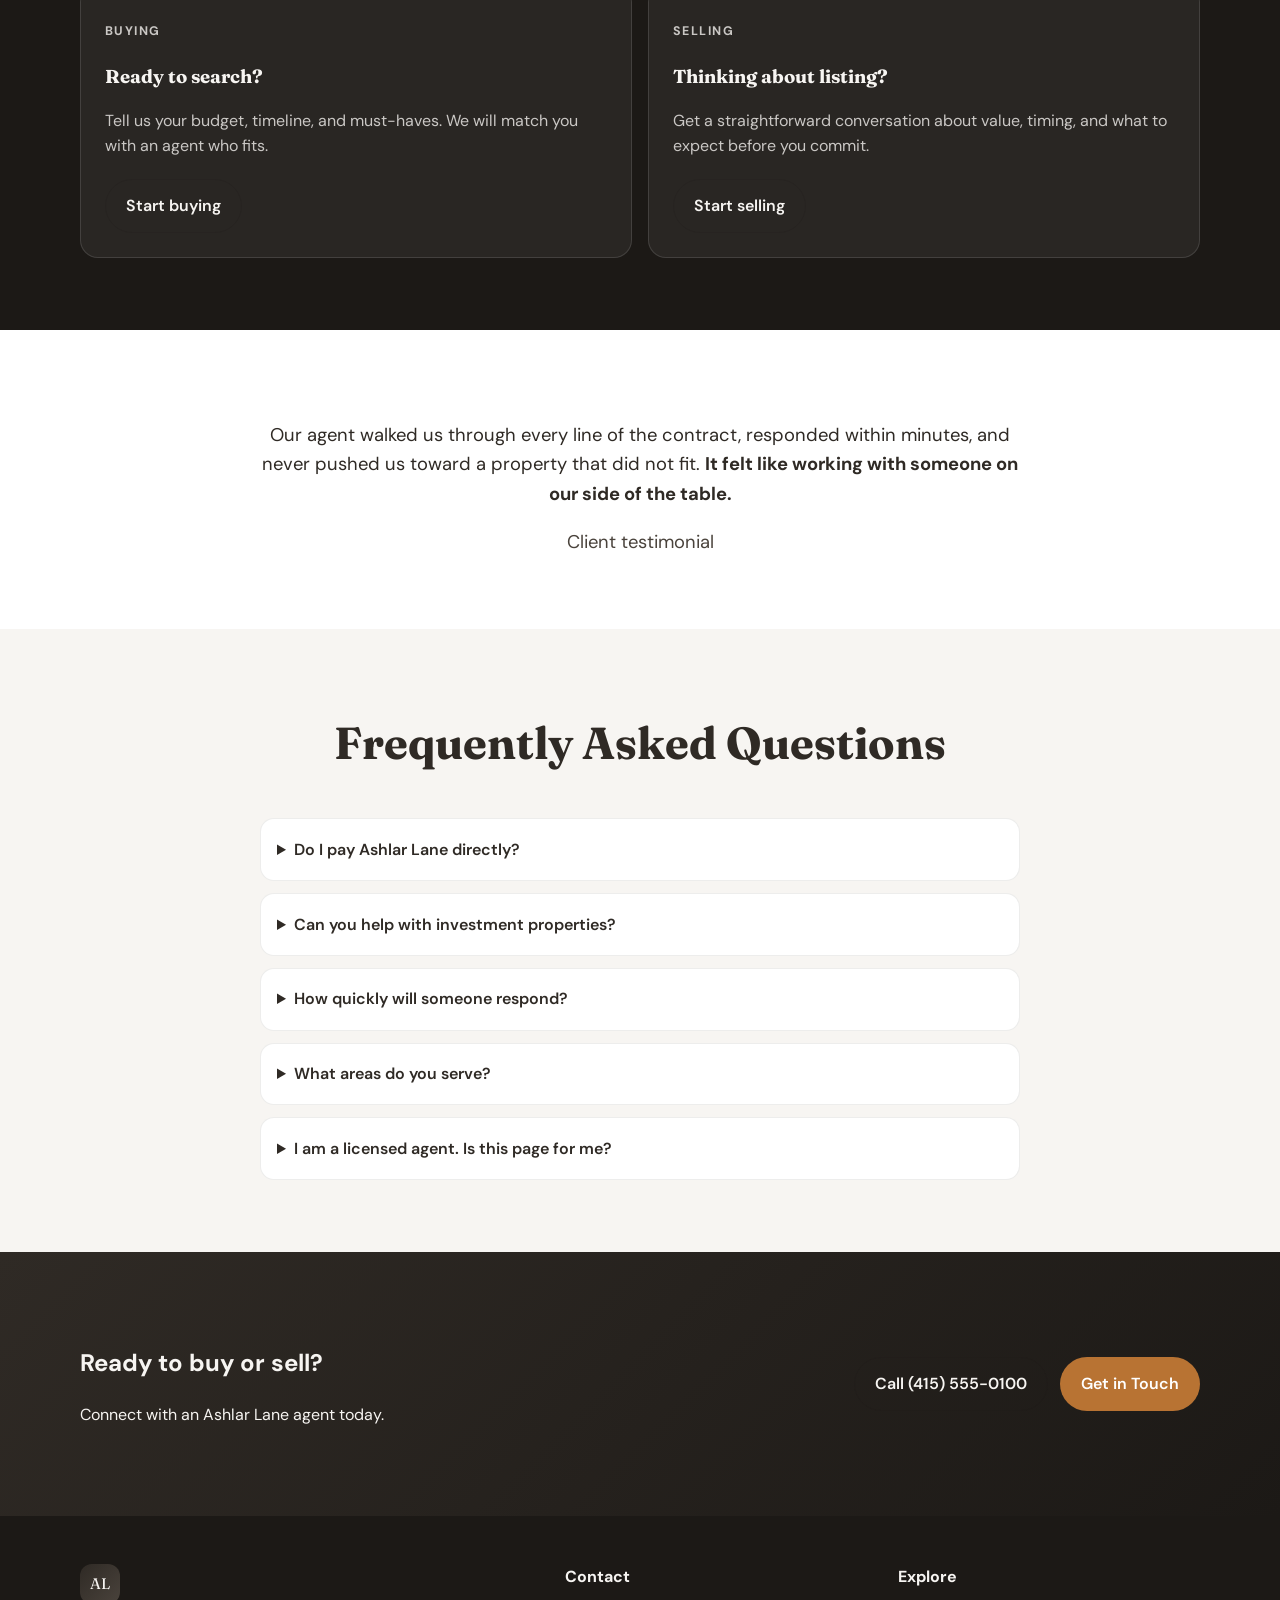
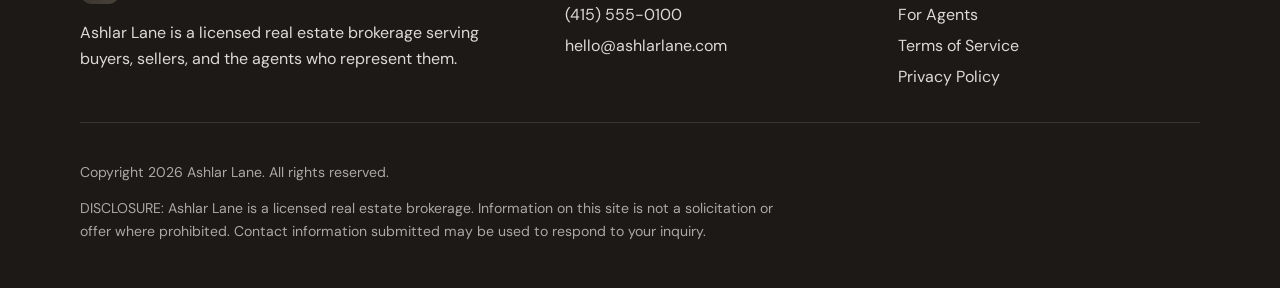
==== commit 8ddfe1b3: "Split site into client and agent pages with shared navigation. Homepage targets buyers and sellers; " ====
--- a/index.html
+++ b/index.html
@@ -3,8 +3,8 @@
 <head>
   <meta charset="UTF-8">
   <meta name="viewport" content="width=device-width, initial-scale=1.0">
-  <title>Ashlar Lane | Professional, Modern Brokerage | 100% Commission</title>
-  <meta name="description" content="Hang your license with Ashlar Lane. Investor-friendly brokerage with 99% commission, fast broker support, and transaction coordination.">
+  <title>Ashlar Lane | Buy &amp; Sell Real Estate with Clarity</title>
+  <meta name="description" content="Work with Ashlar Lane agents who bring investor-grade analysis, responsive support, and straight talk to every buyer and seller transaction.">
   <link rel="icon" href="favicon.svg" type="image/svg+xml">
   <link rel="preconnect" href="https://fonts.googleapis.com">
   <link rel="preconnect" href="https://fonts.gstatic.com" crossorigin>
@@ -14,30 +14,35 @@
 <body>
   <header class="site-header">
     <div class="container header-inner">
-      <a href="/" class="logo" aria-label="Ashlar Lane home">
+      <a href="index.html" class="logo" aria-label="Ashlar Lane home">
         <span class="logo-mark">AL</span>
         <span class="logo-text">Ashlar Lane</span>
       </a>
       <nav class="nav-desktop" aria-label="Primary">
-        <a href="#why">Why Join</a>
-        <a href="#support">Support</a>
-        <a href="#plans">Plans</a>
+        <a href="#buy">Buy</a>
+        <a href="#sell">Sell</a>
+        <a href="#why">Why Us</a>
         <a href="#faq">FAQ</a>
       </nav>
       <div class="header-actions">
+        <div class="audience-nav" aria-label="Choose audience">
+          <a href="index.html" class="active" aria-current="page">Clients</a>
+          <a href="agents.html">Agents</a>
+        </div>
         <a href="tel:+14155550100" class="header-phone">(415) 555-0100</a>
-        <a href="#contact" class="btn btn-primary btn-sm">Get Started</a>
+        <a href="#contact" class="btn btn-primary btn-sm">Get in Touch</a>
         <button class="nav-toggle" aria-label="Open menu" aria-expanded="false">
           <span></span><span></span><span></span>
         </button>
       </div>
     </div>
     <nav class="nav-mobile" aria-label="Mobile" hidden>
-      <a href="#why">Why Join</a>
-      <a href="#support">Support</a>
-      <a href="#plans">Plans</a>
+      <a href="agents.html">For Agents</a>
+      <a href="#buy">Buy</a>
+      <a href="#sell">Sell</a>
+      <a href="#why">Why Us</a>
       <a href="#faq">FAQ</a>
-      <a href="#contact">Get Started</a>
+      <a href="#contact">Get in Touch</a>
     </nav>
   </header>
 
@@ -46,17 +51,18 @@
       <div class="hero-bg" aria-hidden="true"></div>
       <div class="container hero-grid">
         <div class="hero-copy">
-          <p class="eyebrow">Investor-Friendly Brokerage</p>
-          <h1>Hang your license with Ashlar Lane</h1>
-          <p class="hero-lead">Leverage your time. Keep your commission. Boutique support built for agents who invest and close deals.</p>
+          <p class="eyebrow">Licensed Real Estate Brokerage</p>
+          <h1>Buy or sell with clarity</h1>
+          <p class="hero-lead">Whether you are purchasing your first home, selling a property, or evaluating an investment, Ashlar Lane agents bring analysis, responsiveness, and straight talk to every deal.</p>
           <div class="hero-cta">
-            <a href="#contact" class="btn btn-primary">Get Started</a>
-            <a href="#contact" class="btn btn-secondary">Schedule Call</a>
+            <a href="#contact" class="btn btn-primary">Talk to Us</a>
+            <a href="#buy" class="btn btn-secondary">Explore Services</a>
           </div>
         </div>
         <form class="hero-form card" id="contact" action="https://formspree.io/f/placeholder" method="POST">
-          <h2>Join Ashlar Lane</h2>
-          <p class="form-note">Tell us about yourself and we will reach out with next steps.</p>
+          <input type="hidden" name="form_type" value="client_inquiry">
+          <h2>Start a conversation</h2>
+          <p class="form-note">Tell us what you are looking to do and we will connect you with the right agent.</p>
           <label>
             <span>Full name</span>
             <input type="text" name="name" required autocomplete="name">
@@ -70,66 +76,133 @@
             <input type="tel" name="phone" autocomplete="tel">
           </label>
           <label>
-            <span>Region</span>
-            <select name="region" required>
-              <option value="">Select your state</option>
-              <option value="CA">California</option>
-              <option value="WA">Washington</option>
-              <option value="OR">Oregon</option>
-              <option value="FL">Florida</option>
-              <option value="other">Other</option>
+            <span>I want to</span>
+            <select name="intent" required>
+              <option value="">Select one</option>
+              <option value="buy">Buy a home</option>
+              <option value="sell">Sell a home</option>
+              <option value="invest">Buy an investment property</option>
+              <option value="both">Buy and sell</option>
+              <option value="other">Something else</option>
             </select>
           </label>
           <label>
-            <span>Experience</span>
-            <select name="experience">
-              <option value="experienced">Licensed agent</option>
-              <option value="new">New licensee</option>
-              <option value="transferring">Transferring soon</option>
-            </select>
-          </label>
-          <button type="submit" class="btn btn-primary btn-block">Get Started</button>
-          <p class="form-disclaimer">By submitting, you agree to be contacted about Ashlar Lane agent plans.</p>
+            <span>Market / area</span>
+            <input type="text" name="market" placeholder="City or region" autocomplete="address-level2">
+          </label>
+          <button type="submit" class="btn btn-primary btn-block">Get in Touch</button>
+          <p class="form-disclaimer">By submitting, you agree to be contacted about your real estate inquiry.</p>
         </form>
       </div>
     </section>
 
+    <section class="section" id="buy">
+      <div class="container">
+        <div class="split-section">
+          <div>
+            <p class="eyebrow">For buyers</p>
+            <h2>Find the right property, not just any property</h2>
+            <p class="section-lead">Our agents help you evaluate neighborhoods, compare options, and move quickly when the numbers make sense.</p>
+          </div>
+          <div class="stack-cards">
+            <article class="stack-card">
+              <h3>Clear guidance</h3>
+              <p>Understand pricing, comps, and trade-offs before you write an offer.</p>
+            </article>
+            <article class="stack-card">
+              <h3>Investor-minded analysis</h3>
+              <p>Many Ashlar Lane agents invest themselves and bring that lens to every purchase.</p>
+            </article>
+            <article class="stack-card">
+              <h3>Responsive support</h3>
+              <p>Fast answers on tours, offers, inspections, and closing timelines.</p>
+            </article>
+          </div>
+        </div>
+      </div>
+    </section>
+
+    <section class="section section-alt" id="sell">
+      <div class="container">
+        <div class="split-section reverse">
+          <div>
+            <p class="eyebrow">For sellers</p>
+            <h2>Price, market, and close with confidence</h2>
+            <p class="section-lead">From listing prep to negotiation, we help you present your property well and protect your outcome at the closing table.</p>
+          </div>
+          <div class="stack-cards">
+            <article class="stack-card">
+              <h3>Pricing strategy</h3>
+              <p>Data-informed pricing based on current market conditions and buyer demand.</p>
+            </article>
+            <article class="stack-card">
+              <h3>Smooth transactions</h3>
+              <p>Licensed support to keep paperwork, deadlines, and communication on track.</p>
+            </article>
+            <article class="stack-card">
+              <h3>Direct communication</h3>
+              <p>No runaround. You will know where your deal stands at every step.</p>
+            </article>
+          </div>
+        </div>
+      </div>
+    </section>
+
     <section class="section" id="why">
       <div class="container">
         <div class="section-head">
-          <h2>Why do agents join Ashlar Lane?</h2>
-          <p>Win more deals and keep your commission.</p>
+          <h2>Why work with Ashlar Lane?</h2>
+          <p>A modern brokerage built for clients who want substance over sales pitch.</p>
         </div>
         <div class="feature-grid">
           <article class="feature-card">
             <div class="feature-icon">01</div>
-            <h3>Professional Image</h3>
-            <p>Leverage our brand or create your own, powered by Ashlar Lane.</p>
+            <h3>Experienced agents</h3>
+            <p>Work with licensed professionals backed by managing brokers who know the contracts cold.</p>
           </article>
           <article class="feature-card">
             <div class="feature-icon">02</div>
-            <h3>Fast Support</h3>
-            <p>Licensed transaction support and experienced managing brokers when you need them.</p>
+            <h3>Investor perspective</h3>
+            <p>Many of our agents buy and sell for themselves, not just on commission.</p>
           </article>
           <article class="feature-card">
             <div class="feature-icon">03</div>
-            <h3>99% Commission</h3>
-            <p>No setup fees or hidden fees. A 99/1 split less a flat closing fee.</p>
+            <h3>Fast responses</h3>
+            <p>Questions answered quickly, whether you are under contract or still exploring options.</p>
           </article>
           <article class="feature-card">
             <div class="feature-icon">04</div>
-            <h3>Investor Culture</h3>
-            <p>Many of our agents invest and represent themselves on their own deals.</p>
+            <h3>Transparent process</h3>
+            <p>Plain-language explanations of offers, contingencies, and closing costs.</p>
           </article>
           <article class="feature-card">
             <div class="feature-icon">05</div>
-            <h3>Active Network</h3>
-            <p>Private events and an agent community for sharing deals and market insight.</p>
+            <h3>Buy or sell</h3>
+            <p>Primary residences, relocations, flips, rentals, and off-market opportunities.</p>
           </article>
           <article class="feature-card">
             <div class="feature-icon">06</div>
-            <h3>Easy Transactions</h3>
-            <p>Complimentary access to transaction coordination tools and licensed assistants.</p>
+            <h3>Local expertise</h3>
+            <p>Agents who know their markets and can advise on neighborhood-level nuance.</p>
+          </article>
+        </div>
+      </div>
+    </section>
+
+    <section class="section section-dark">
+      <div class="container">
+        <div class="path-cards">
+          <article class="path-card">
+            <p class="eyebrow eyebrow-light">Buying</p>
+            <h3>Ready to search?</h3>
+            <p>Tell us your budget, timeline, and must-haves. We will match you with an agent who fits.</p>
+            <a href="#contact" class="btn btn-secondary">Start buying</a>
+          </article>
+          <article class="path-card">
+            <p class="eyebrow eyebrow-light">Selling</p>
+            <h3>Thinking about listing?</h3>
+            <p>Get a straightforward conversation about value, timing, and what to expect before you commit.</p>
+            <a href="#contact" class="btn btn-secondary">Start selling</a>
           </article>
         </div>
       </div>
@@ -138,146 +211,9 @@
     <section class="section section-alt testimonial">
       <div class="container narrow">
         <blockquote>
-          <p>We moved our business here after years at full-service and discount brokerages. <strong>Ashlar Lane is the right blend of low fees and high responsiveness.</strong> We can brand our cards and signs with our own logo. Online tools are polished. Thumbs up.</p>
-          <footer>Agent testimonial</footer>
+          <p>Our agent walked us through every line of the contract, responded within minutes, and never pushed us toward a property that did not fit. <strong>It felt like working with someone on our side of the table.</strong></p>
+          <footer>Client testimonial</footer>
         </blockquote>
-      </div>
-    </section>
-
-    <section class="section" id="support">
-      <div class="container">
-        <div class="split-section">
-          <div>
-            <p class="eyebrow">Advance your business</p>
-            <h2>Crush the basics</h2>
-            <p class="section-lead">Keep your capital without cutting corners.</p>
-          </div>
-          <div class="stack-cards">
-            <article class="stack-card">
-              <h3>Broker Support</h3>
-              <p>Expect fast, actionable responses from managing brokers on transaction questions. Call or text us anytime.</p>
-            </article>
-            <article class="stack-card">
-              <h3>Transaction Coordination</h3>
-              <p>Leverage a licensed assistant to prep paperwork and keep timelines on track.</p>
-            </article>
-            <article class="stack-card">
-              <h3>Professional Knowledge</h3>
-              <p>We do not teach marketing or sales. We focus on contracts, compliance, and closing with confidence.</p>
-            </article>
-          </div>
-        </div>
-      </div>
-    </section>
-
-    <section class="section section-dark">
-      <div class="container">
-        <div class="split-section reverse">
-          <div>
-            <p class="eyebrow eyebrow-light">Fuel opportunity</p>
-            <h2>Surround yourself with investors</h2>
-            <p class="section-lead">Network with colleagues who think like operators, not order-takers.</p>
-          </div>
-          <div class="stack-cards">
-            <article class="stack-card stack-card-dark">
-              <h3>Expand your circle</h3>
-              <p>Meet agents at private events. If your network is your net worth, this is where you grow it.</p>
-            </article>
-            <article class="stack-card stack-card-dark">
-              <h3>Connect with clients</h3>
-              <p>Work with investor-minded buyers and sellers who value analysis, speed, and straight talk.</p>
-            </article>
-          </div>
-        </div>
-      </div>
-    </section>
-
-    <section class="section">
-      <div class="container">
-        <div class="split-section">
-          <div>
-            <p class="eyebrow">It is your business</p>
-            <h2>We work for you</h2>
-          </div>
-          <div class="stack-cards">
-            <article class="stack-card">
-              <h3>It is your money</h3>
-              <p>We do not provide office space, CRMs, or websites. We invest in faster support and customer service.</p>
-            </article>
-            <article class="stack-card">
-              <h3>Use our brand or yours</h3>
-              <p>Leverage our reputation as an investor-savvy brokerage, or design your own brand powered by Ashlar Lane.</p>
-            </article>
-          </div>
-        </div>
-      </div>
-    </section>
-
-    <section class="section section-alt" id="plans">
-      <div class="container">
-        <div class="section-head">
-          <h2>99% Commission Plans</h2>
-          <p>Keep your capital without cutting corners.</p>
-          <div class="region-tabs" role="tablist" aria-label="Select region">
-            <button class="region-tab active" role="tab" aria-selected="true" data-region="ca">California</button>
-            <button class="region-tab" role="tab" aria-selected="false" data-region="wa">Washington</button>
-          </div>
-        </div>
-
-        <div class="plans-panel active" data-region-panel="ca">
-          <div class="plans-grid">
-            <article class="plan-card">
-              <h3>Agent Standard</h3>
-              <p class="plan-price">$85<span>/mo</span> + $550<span>/closing</span></p>
-              <ul>
-                <li>Broker support and education</li>
-                <li>Transaction management</li>
-                <li>E&amp;O large claim insurance</li>
-              </ul>
-              <a href="#contact" class="btn btn-secondary btn-block">Schedule Call</a>
-            </article>
-            <article class="plan-card plan-card-featured">
-              <p class="plan-badge">Most popular</p>
-              <h3>Agent Business</h3>
-              <p class="plan-price">$125<span>/mo</span> + $450<span>/closing</span></p>
-              <ul>
-                <li>Everything in Standard</li>
-                <li>$100 off closing fee</li>
-                <li>90/10 split on rentals</li>
-                <li>Discounted coordination services</li>
-              </ul>
-              <a href="#contact" class="btn btn-primary btn-block">Schedule Call</a>
-            </article>
-          </div>
-          <p class="plan-footnote">Closing fee applies to sale prices up to $2M or commissions up to $50K, then resets. New agents pay an additional mentorship fee on their first five closings.</p>
-        </div>
-
-        <div class="plans-panel" data-region-panel="wa" hidden>
-          <div class="plans-grid">
-            <article class="plan-card">
-              <h3>Agent Standard</h3>
-              <p class="plan-price">$50<span>/mo</span> + $500<span>/closing</span></p>
-              <ul>
-                <li>Fast, local broker support</li>
-                <li>Transaction file management</li>
-                <li>E&amp;O large claim insurance</li>
-              </ul>
-              <a href="#contact" class="btn btn-secondary btn-block">Schedule Call</a>
-            </article>
-            <article class="plan-card plan-card-featured">
-              <p class="plan-badge">Most popular</p>
-              <h3>Agent Business</h3>
-              <p class="plan-price">$100<span>/mo</span> + $350<span>/closing</span></p>
-              <ul>
-                <li>Everything in Standard</li>
-                <li>Dotloop and file support</li>
-                <li>$150 off transaction fee</li>
-              </ul>
-              <a href="#contact" class="btn btn-primary btn-block">Schedule Call</a>
-            </article>
-          </div>
-          <p class="plan-footnote">No minimum commitment. Transfer anytime. Team discounts available on upgraded plans.</p>
-        </div>
       </div>
     </section>
 
@@ -288,28 +224,24 @@
         </div>
         <div class="faq-list">
           <details class="faq-item">
-            <summary>Are there any additional or hidden fees?</summary>
-            <p>No setup charges. State-mandated fees are passed through at cost with no markup.</p>
-          </details>
-          <details class="faq-item">
-            <summary>Is there a minimum commitment?</summary>
-            <p>No. You can transfer your license out anytime.</p>
-          </details>
-          <details class="faq-item">
-            <summary>Do you accept new licensees?</summary>
-            <p>Yes. New agents receive transaction mentorship on early closings. We teach contracts and compliance, not lead generation.</p>
-          </details>
-          <details class="faq-item">
-            <summary>What do you expect and allow?</summary>
-            <p>No mandatory meetings. Work with buyers and sellers, use your own brand, sell your own rehabs, and assign off-market contracts within local rules and firm policies.</p>
-          </details>
-          <details class="faq-item">
-            <summary>Do you offer discounts for teams?</summary>
-            <p>Yes. On the upgraded plan, add agents for $50/mo each. If a team splits, agents keep the discounted rate for six months.</p>
-          </details>
-          <details class="faq-item">
-            <summary>How do I transfer my license?</summary>
-            <p>Call us at <a href="tel:+14155550100">(415) 555-0100</a> and we will walk you through the steps. Most transfers take just a few minutes.</p>
+            <summary>Do I pay Ashlar Lane directly?</summary>
+            <p>Typically, brokerage compensation is handled through the transaction according to local custom and your agreement with your agent. Your agent can explain how fees work before you get started.</p>
+          </details>
+          <details class="faq-item">
+            <summary>Can you help with investment properties?</summary>
+            <p>Yes. Many Ashlar Lane agents work with buyers and sellers evaluating rentals, flips, and other investment opportunities.</p>
+          </details>
+          <details class="faq-item">
+            <summary>How quickly will someone respond?</summary>
+            <p>We aim for same-day responses on new inquiries. If you are under contract, your agent and our broker support team prioritize time-sensitive questions.</p>
+          </details>
+          <details class="faq-item">
+            <summary>What areas do you serve?</summary>
+            <p>Our agents operate in multiple markets. Share your city or region in the contact form and we will connect you with the right local agent.</p>
+          </details>
+          <details class="faq-item">
+            <summary>I am a licensed agent. Is this page for me?</summary>
+            <p>If you want to hang your license with Ashlar Lane, visit our <a href="agents.html">agents page</a> for commission plans and brokerage details.</p>
           </details>
         </div>
       </div>
@@ -318,12 +250,12 @@
     <section class="section cta-band">
       <div class="container cta-band-inner">
         <div>
-          <h2>Ready to hang your license?</h2>
-          <p>Talk to a managing broker today.</p>
+          <h2>Ready to buy or sell?</h2>
+          <p>Connect with an Ashlar Lane agent today.</p>
         </div>
         <div class="cta-band-actions">
           <a href="tel:+14155550100" class="btn btn-secondary">Call (415) 555-0100</a>
-          <a href="#contact" class="btn btn-primary">Get Started</a>
+          <a href="#contact" class="btn btn-primary">Get in Touch</a>
         </div>
       </div>
     </section>
@@ -333,18 +265,19 @@
     <div class="container footer-grid">
       <div class="footer-brand">
         <span class="logo-mark">AL</span>
-        <p>Ashlar Lane is a licensed real estate brokerage focused on investor-friendly agent support.</p>
+        <p>Ashlar Lane is a licensed real estate brokerage serving buyers, sellers, and the agents who represent them.</p>
       </div>
       <div>
         <h4>Contact</h4>
         <ul>
           <li><a href="tel:+14155550100">(415) 555-0100</a></li>
-          <li><a href="mailto:agents@ashlarlane.com">agents@ashlarlane.com</a></li>
+          <li><a href="mailto:hello@ashlarlane.com">hello@ashlarlane.com</a></li>
         </ul>
       </div>
       <div>
-        <h4>Legal</h4>
+        <h4>Explore</h4>
         <ul>
+          <li><a href="agents.html">For Agents</a></li>
           <li><a href="#">Terms of Service</a></li>
           <li><a href="#">Privacy Policy</a></li>
         </ul>
@@ -352,7 +285,7 @@
     </div>
     <div class="container footer-bottom">
       <p>Copyright <span id="year"></span> Ashlar Lane. All rights reserved.</p>
-      <p class="footer-disclosure">DISCLOSURE: Ashlar Lane is a licensed real estate brokerage. Financial estimates on this site should not substitute your own due diligence. Contact information submitted may be used to respond to your inquiry.</p>
+      <p class="footer-disclosure">DISCLOSURE: Ashlar Lane is a licensed real estate brokerage. Information on this site is not a solicitation or offer where prohibited. Contact information submitted may be used to respond to your inquiry.</p>
     </div>
   </footer>
 
--- a/css/styles.css
+++ b/css/styles.css
@@ -109,6 +109,50 @@
   gap: 0.75rem;
 }
 
+.audience-nav {
+  display: none;
+  padding: 0.25rem;
+  background: var(--stone-100);
+  border-radius: 999px;
+  gap: 0.15rem;
+}
+
+.audience-nav a {
+  padding: 0.45rem 0.85rem;
+  border-radius: 999px;
+  font-size: 0.88rem;
+  font-weight: 600;
+  white-space: nowrap;
+}
+
+.audience-nav a.active {
+  background: var(--white);
+  box-shadow: 0 4px 14px rgba(28, 25, 22, 0.08);
+}
+
+.path-cards {
+  display: grid;
+  gap: 1rem;
+  grid-template-columns: repeat(auto-fit, minmax(260px, 1fr));
+}
+
+.path-card {
+  background: rgba(255, 255, 255, 0.06);
+  border: 1px solid rgba(255, 255, 255, 0.12);
+  border-radius: var(--radius);
+  padding: 1.5rem;
+}
+
+.path-card h3 {
+  margin: 0.35rem 0 0.75rem;
+  font-family: "Fraunces", Georgia, serif;
+}
+
+.path-card p {
+  color: rgba(247, 245, 242, 0.78);
+  margin-bottom: 1.25rem;
+}
+
 .header-phone {
   display: none;
   font-weight: 600;
@@ -560,6 +604,10 @@
     display: inline;
   }
 
+  .audience-nav {
+    display: inline-flex;
+  }
+
   .nav-toggle,
   .nav-mobile {
     display: none;
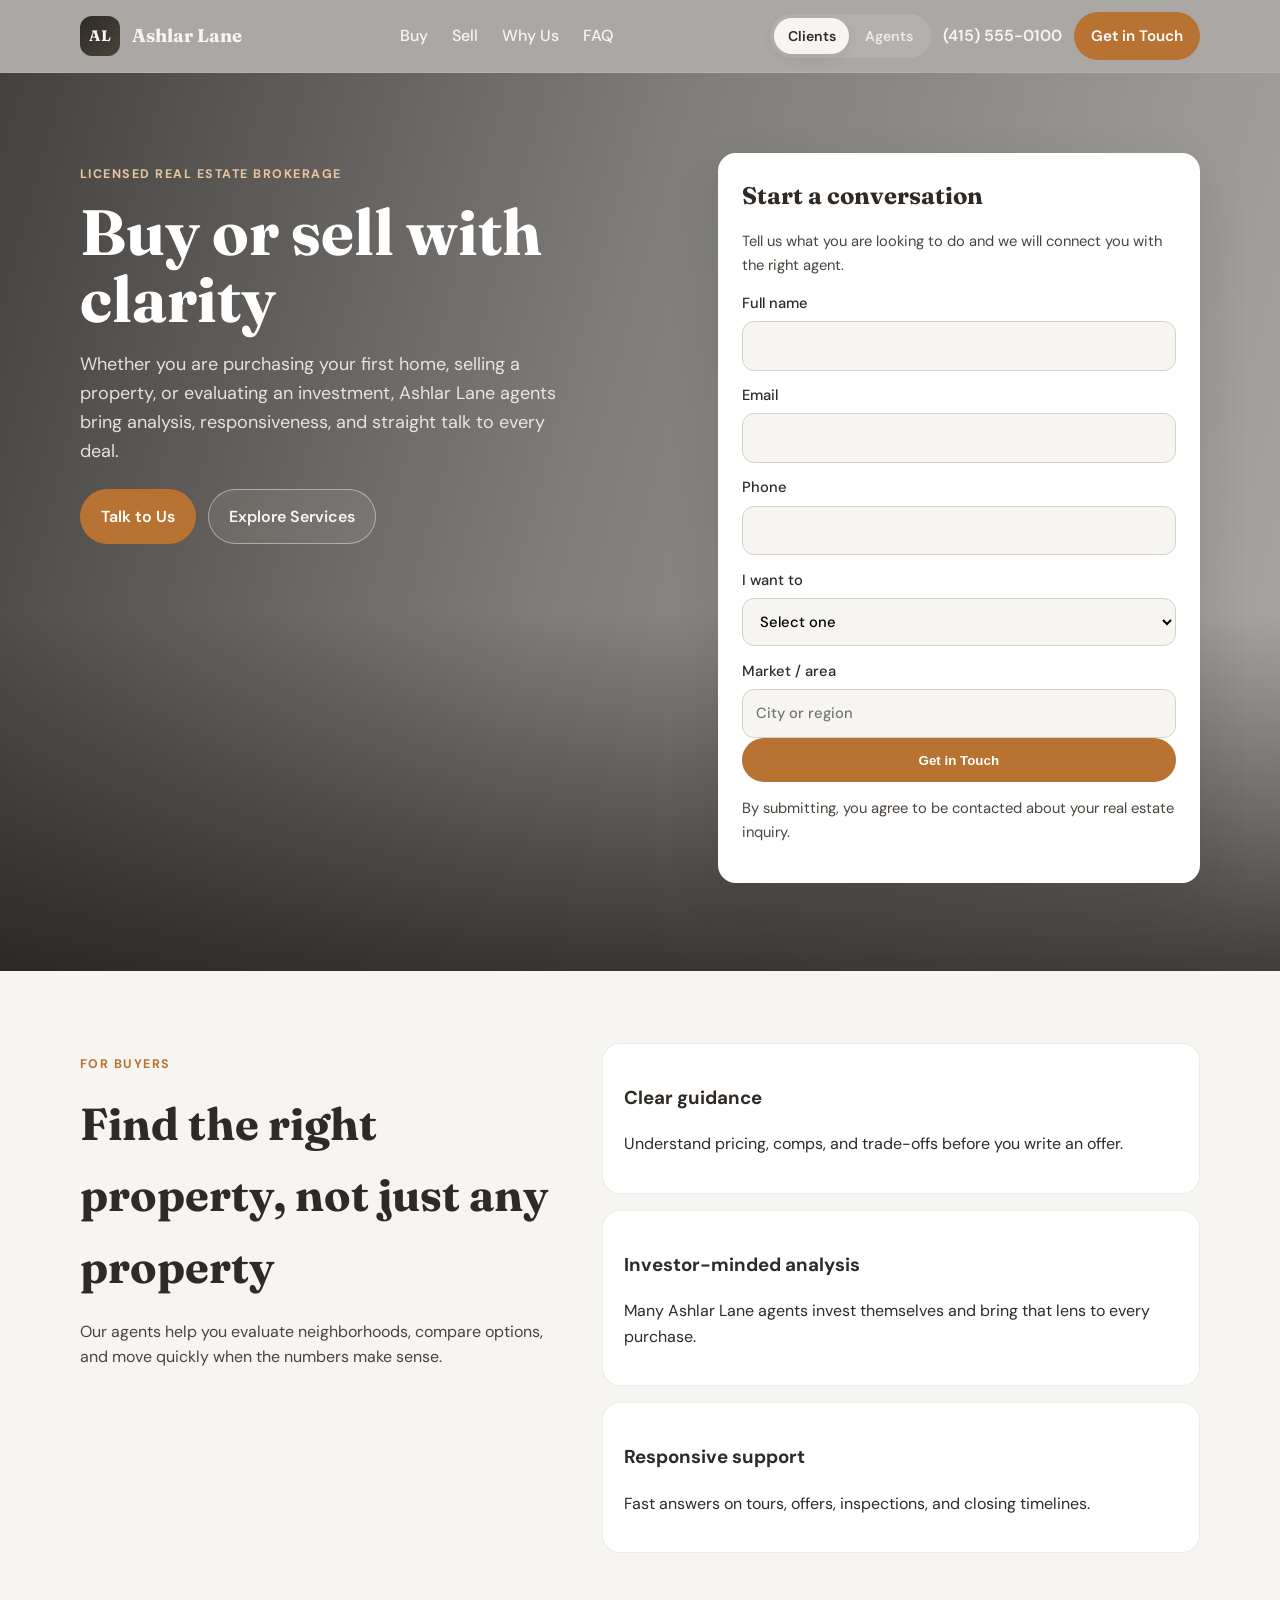
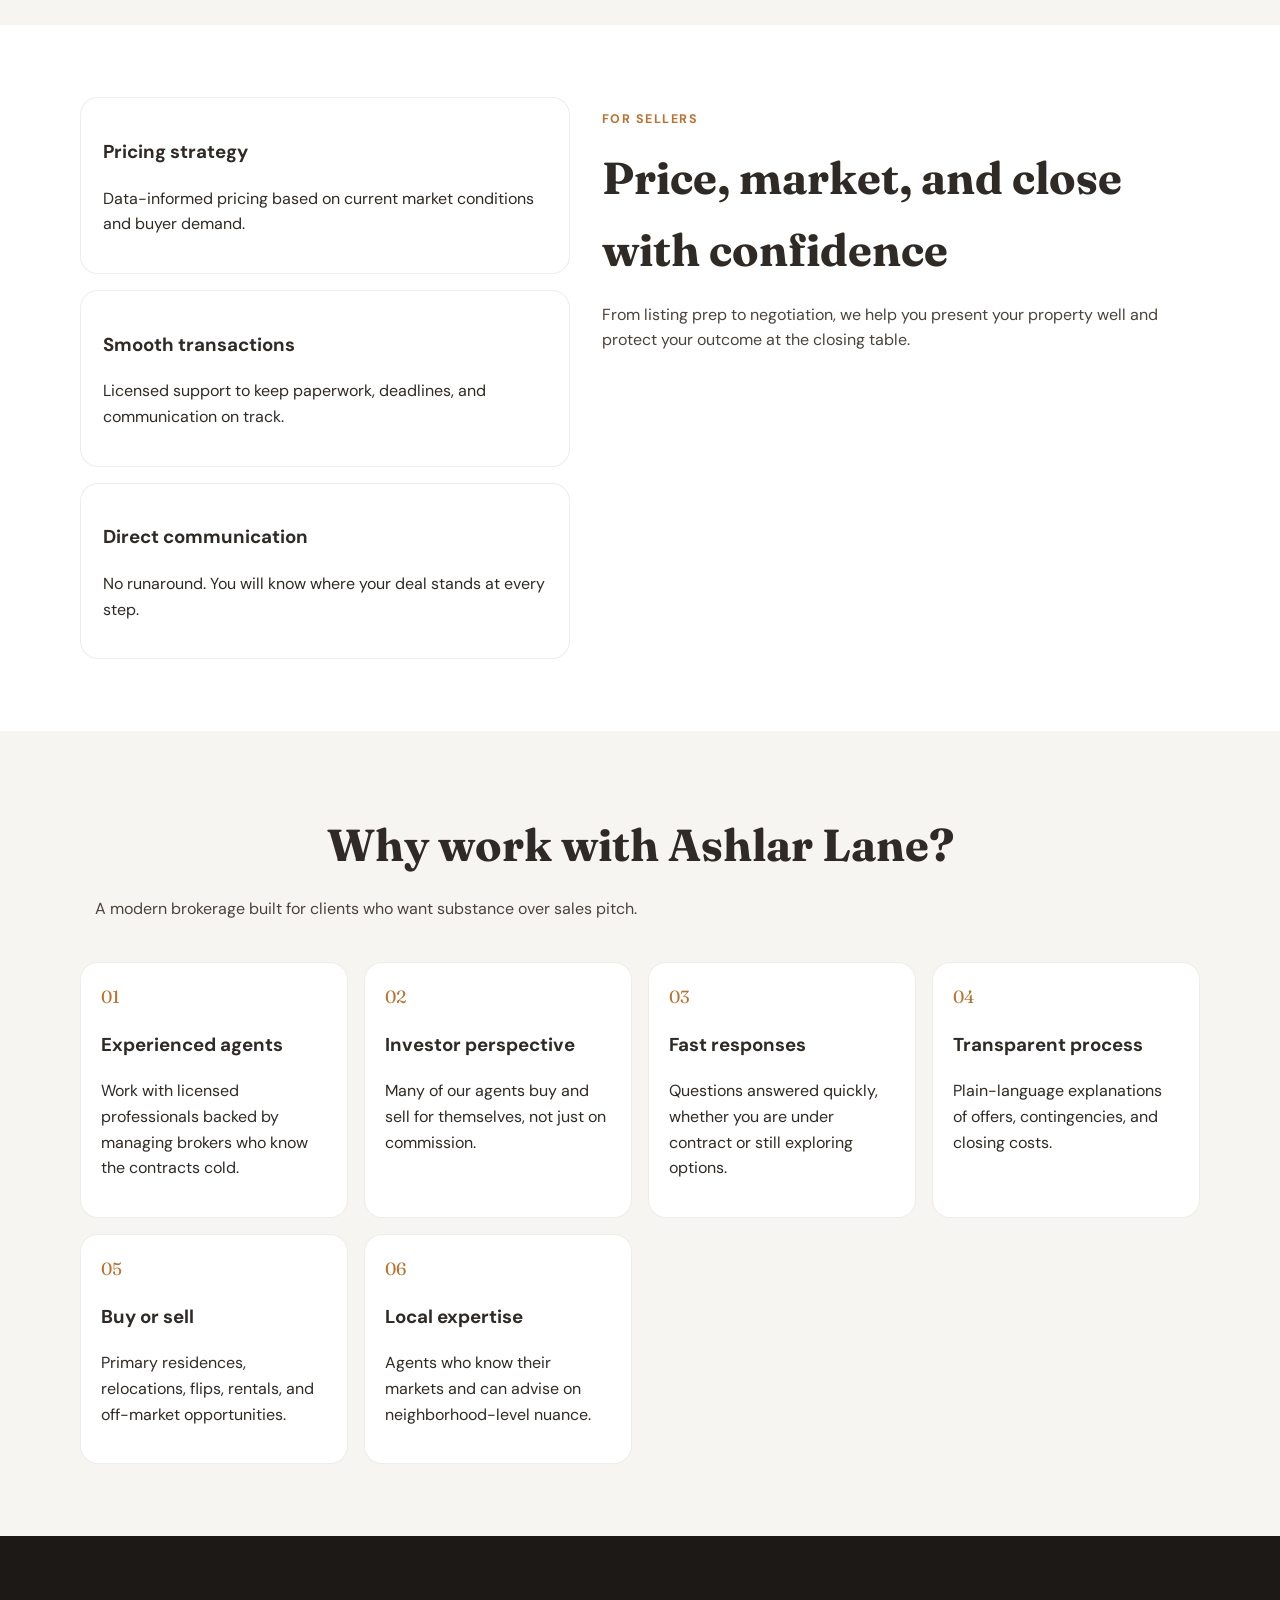
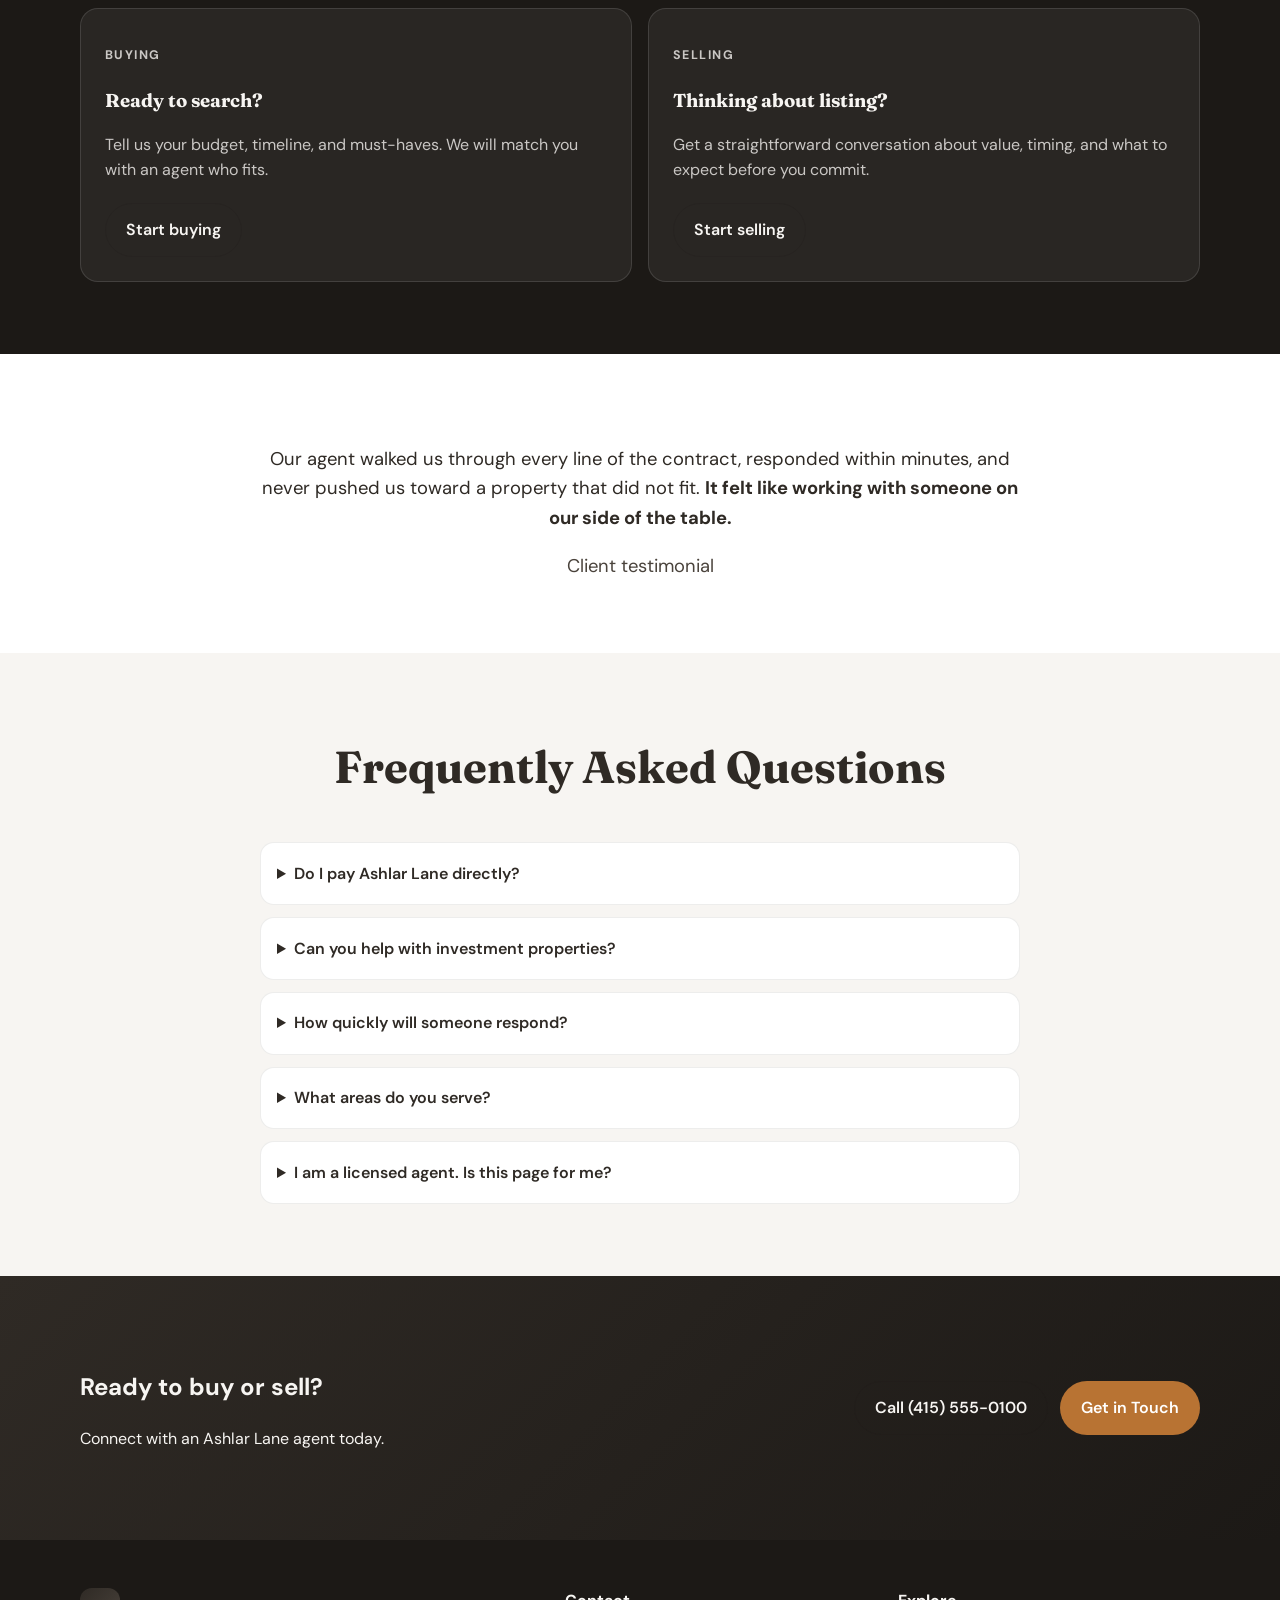
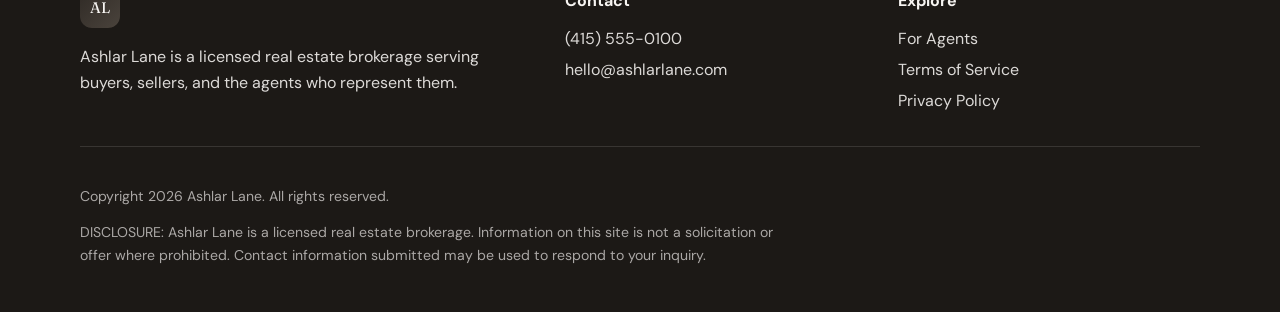
==== commit c3d16890: "Add SF city video background to client homepage hero. Autoplaying muted loop with overlay for legibi" ====
--- a/index.html
+++ b/index.html
@@ -47,8 +47,13 @@
   </header>
 
   <main>
-    <section class="hero">
-      <div class="hero-bg" aria-hidden="true"></div>
+    <section class="hero hero--video">
+      <div class="hero-media" aria-hidden="true">
+        <video class="hero-video" autoplay muted loop playsinline>
+          <source src="SF_city.mp4" type="video/mp4">
+        </video>
+        <div class="hero-overlay"></div>
+      </div>
       <div class="container hero-grid">
         <div class="hero-copy">
           <p class="eyebrow">Licensed Real Estate Brokerage</p>
--- a/css/styles.css
+++ b/css/styles.css
@@ -252,6 +252,103 @@
   background: linear-gradient(transparent, var(--stone-50));
 }
 
+.hero--video {
+  min-height: min(92vh, 920px);
+  padding: 5rem 0 5.5rem;
+}
+
+.hero-media {
+  position: absolute;
+  inset: 0;
+  z-index: 0;
+}
+
+.hero-video {
+  width: 100%;
+  height: 100%;
+  object-fit: cover;
+  object-position: center;
+}
+
+.hero-overlay {
+  position: absolute;
+  inset: 0;
+  background:
+    linear-gradient(105deg, rgba(28, 25, 22, 0.82) 0%, rgba(28, 25, 22, 0.55) 45%, rgba(28, 25, 22, 0.35) 100%),
+    linear-gradient(to top, rgba(28, 25, 22, 0.75) 0%, transparent 40%);
+}
+
+.hero--video .hero-grid {
+  z-index: 1;
+}
+
+.hero--video .hero-copy {
+  color: var(--stone-50);
+}
+
+.hero--video .hero-copy h1 {
+  color: var(--white);
+  max-width: 14ch;
+}
+
+.hero--video .hero-lead {
+  color: rgba(247, 245, 242, 0.88);
+}
+
+.hero--video .eyebrow {
+  color: #e8c4a0;
+}
+
+.hero--video .btn-secondary {
+  border-color: rgba(247, 245, 242, 0.45);
+  color: var(--stone-50);
+  background: rgba(247, 245, 242, 0.08);
+}
+
+.hero--video .btn-secondary:hover {
+  background: rgba(247, 245, 242, 0.16);
+}
+
+body:has(.hero--video) .site-header {
+  background: rgba(28, 25, 22, 0.35);
+  border-bottom-color: rgba(247, 245, 242, 0.12);
+}
+
+body:has(.hero--video) .site-header .logo-text,
+body:has(.hero--video) .nav-desktop a,
+body:has(.hero--video) .header-phone {
+  color: var(--stone-50);
+}
+
+body:has(.hero--video) .nav-toggle span {
+  background: var(--stone-50);
+}
+
+body:has(.hero--video) .audience-nav {
+  background: rgba(247, 245, 242, 0.12);
+}
+
+body:has(.hero--video) .audience-nav a {
+  color: rgba(247, 245, 242, 0.85);
+}
+
+body:has(.hero--video) .audience-nav a.active {
+  color: var(--stone-800);
+  background: var(--stone-50);
+}
+
+@media (prefers-reduced-motion: reduce) {
+  .hero-video {
+    display: none;
+  }
+
+  .hero--video .hero-media {
+    background:
+      radial-gradient(circle at top right, rgba(184, 115, 51, 0.18), transparent 35%),
+      linear-gradient(180deg, #3d3832 0%, var(--stone-900) 70%);
+  }
+}
+
 .hero-grid {
   position: relative;
   display: grid;
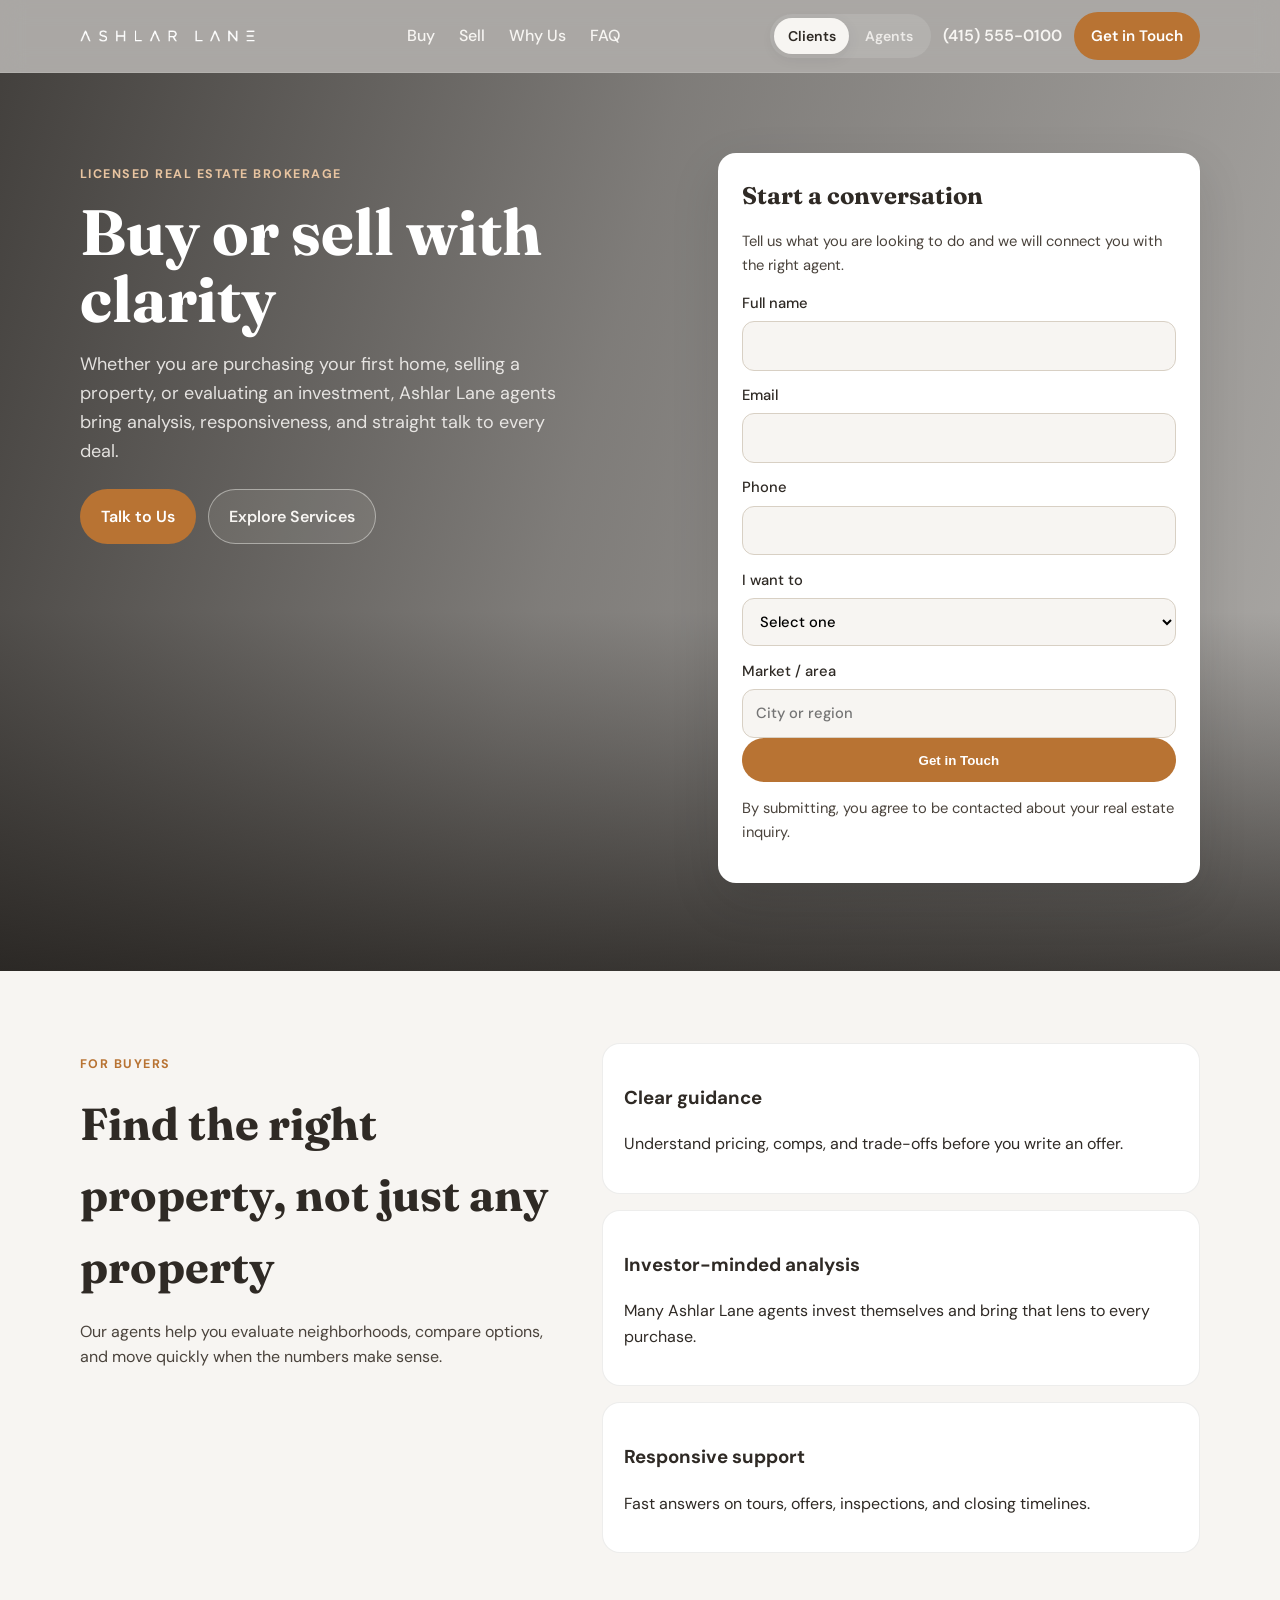
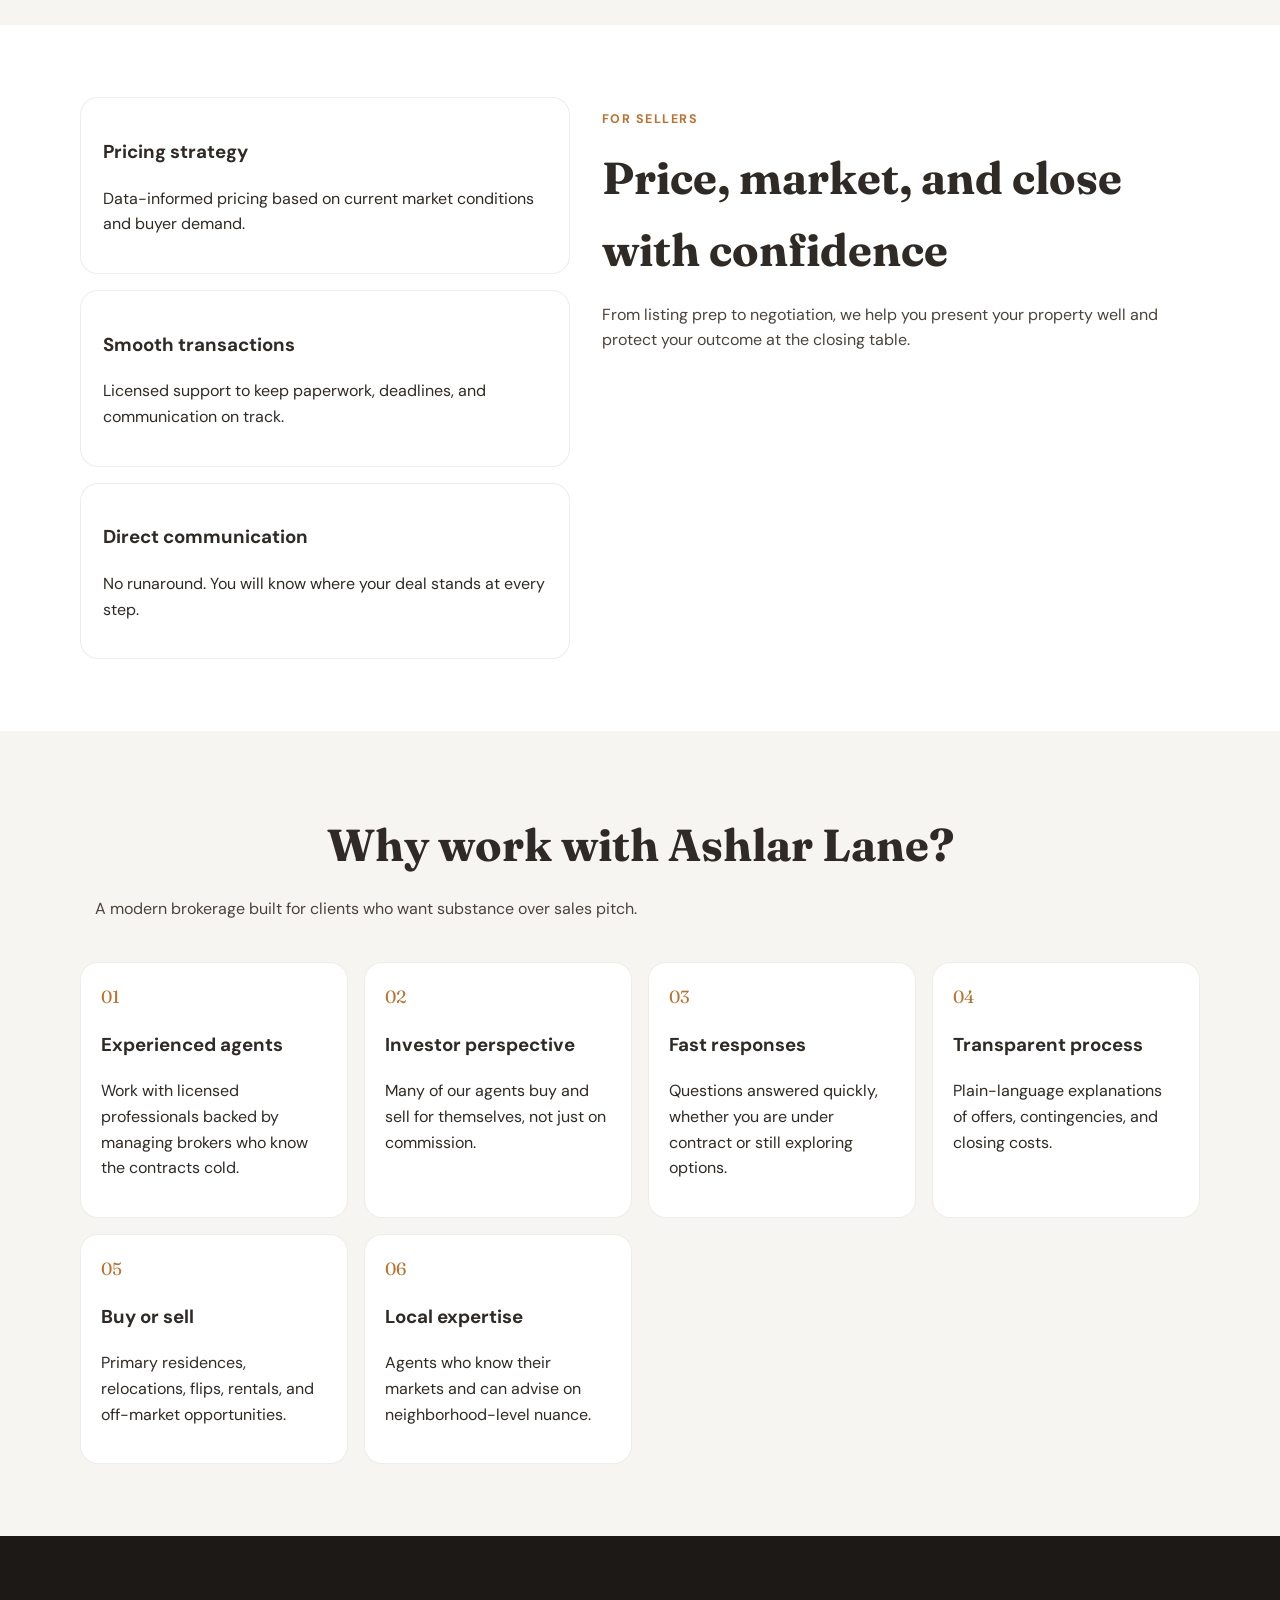
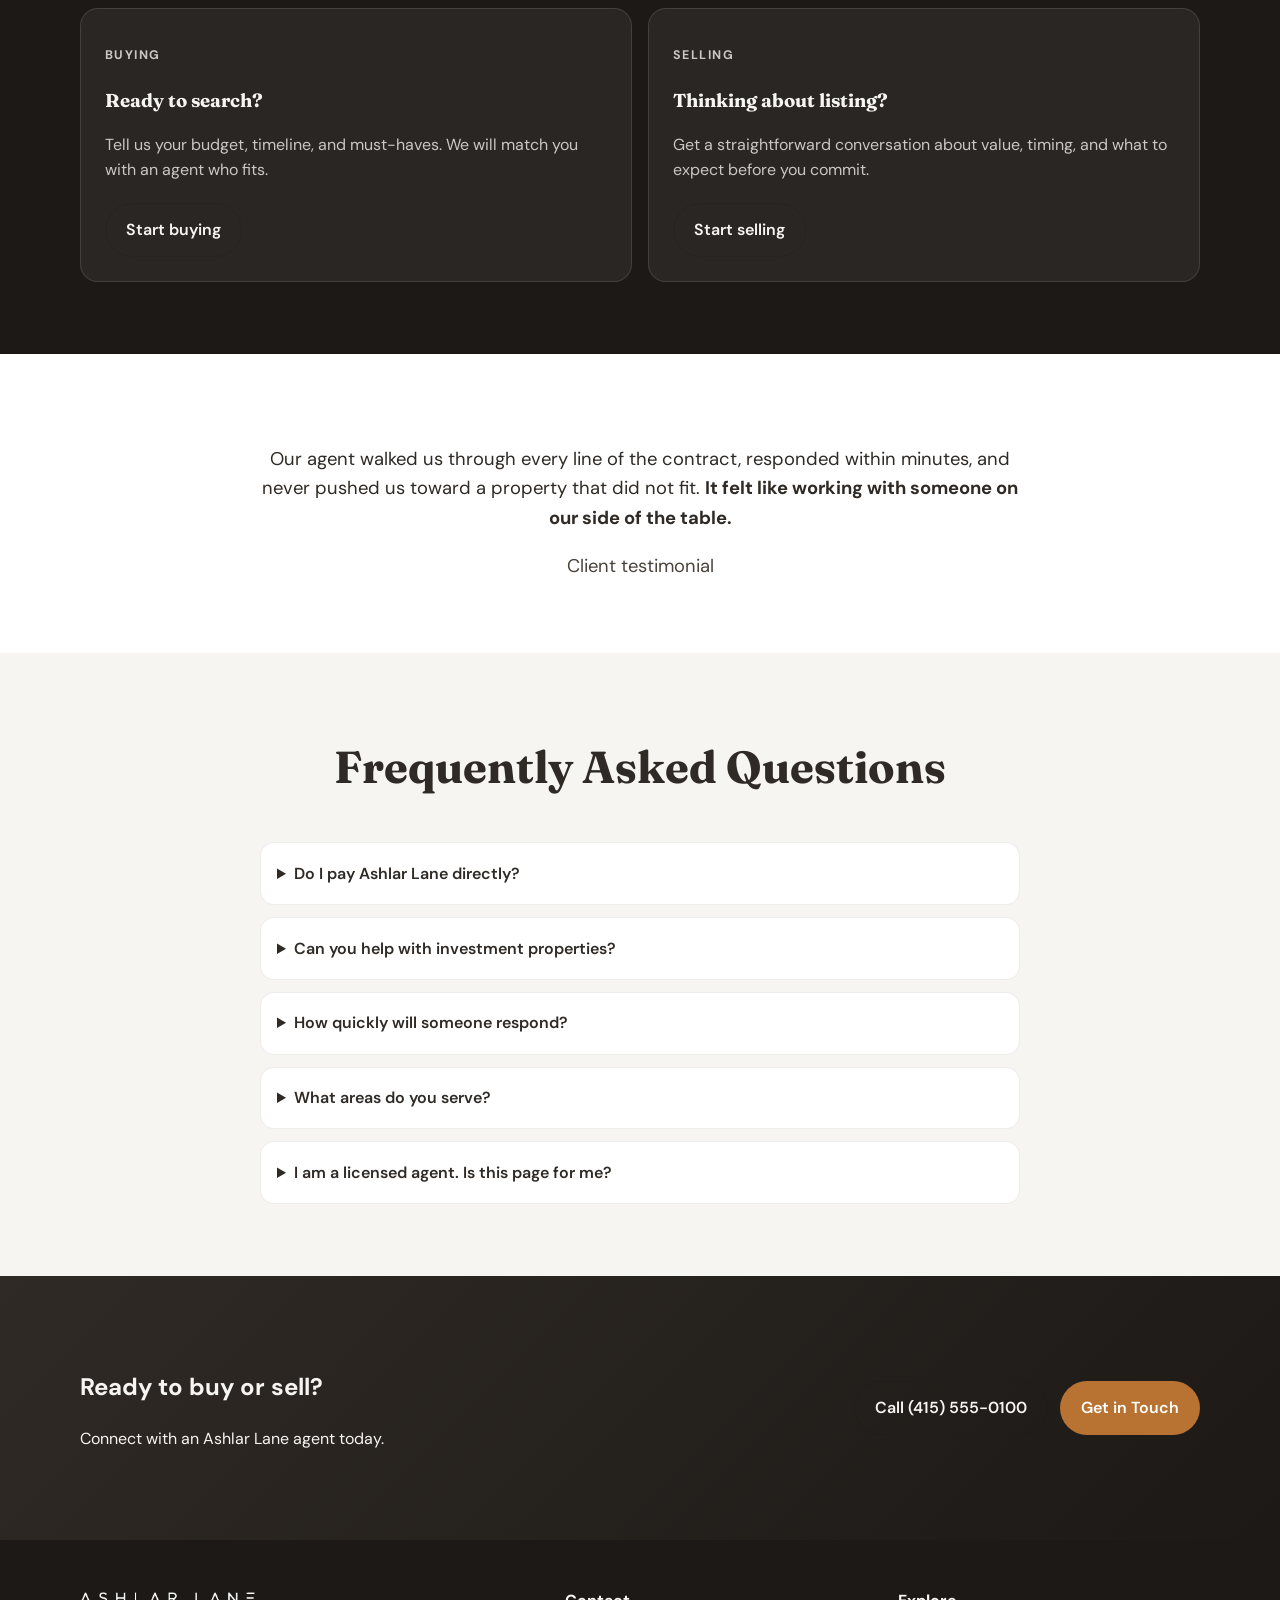
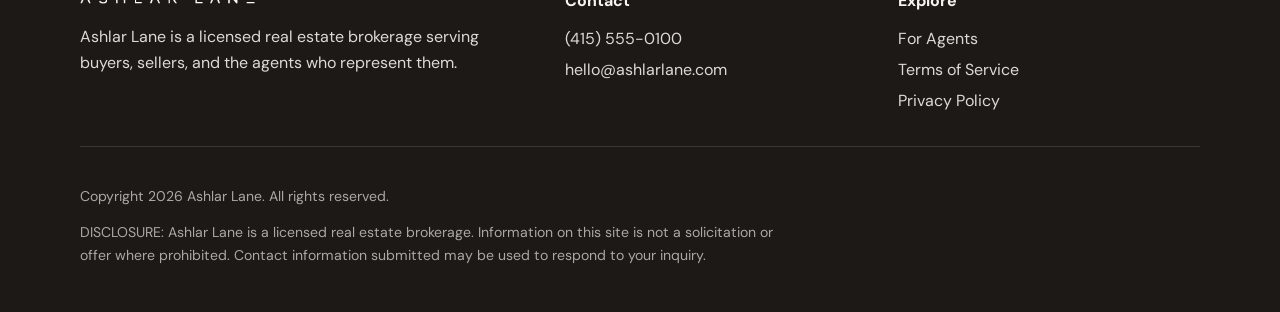
==== commit bfae7dcc: "switching out logo" ====
--- a/index.html
+++ b/index.html
@@ -15,8 +15,7 @@
   <header class="site-header">
     <div class="container header-inner">
       <a href="index.html" class="logo" aria-label="Ashlar Lane home">
-        <span class="logo-mark">AL</span>
-        <span class="logo-text">Ashlar Lane</span>
+        <img src="ashlarlane-wordmark.gif" alt="Ashlar Lane" class="logo-wordmark">
       </a>
       <nav class="nav-desktop" aria-label="Primary">
         <a href="#buy">Buy</a>
@@ -269,7 +268,7 @@
   <footer class="site-footer">
     <div class="container footer-grid">
       <div class="footer-brand">
-        <span class="logo-mark">AL</span>
+        <img src="ashlarlane-wordmark.gif" alt="Ashlar Lane" class="logo-wordmark logo-wordmark--footer" width="160" height="32">
         <p>Ashlar Lane is a licensed real estate brokerage serving buyers, sellers, and the agents who represent them.</p>
       </div>
       <div>
--- a/css/styles.css
+++ b/css/styles.css
@@ -75,8 +75,21 @@
   font-weight: 700;
 }
 
+.logo-wordmark {
+  display: block;
+  width: auto;
+  height: 1.35rem;
+  max-width: min(42vw, 11rem);
+  object-fit: contain;
+}
+
+.logo-wordmark--footer {
+  height: 1.25rem;
+  margin-bottom: 0.75rem;
+}
+
 .logo-mark {
-  display: grid;
+  display: none;
   place-items: center;
   width: 2.5rem;
   height: 2.5rem;
@@ -88,6 +101,7 @@
 }
 
 .logo-text {
+  display: none;
   font-family: "Fraunces", Georgia, serif;
   font-size: 1.15rem;
 }
@@ -288,7 +302,7 @@
 
 .hero--video .hero-copy h1 {
   color: var(--white);
-  max-width: 14ch;
+  max-width: none;
 }
 
 .hero--video .hero-lead {
@@ -314,8 +328,7 @@
   border-bottom-color: rgba(247, 245, 242, 0.12);
 }
 
-body:has(.hero--video) .site-header .logo-text,
-body:has(.hero--video) .nav-desktop a,
+body:has(.hero--video) .site-header .nav-desktop a,
 body:has(.hero--video) .header-phone {
   color: var(--stone-50);
 }
@@ -660,7 +673,7 @@
   grid-template-columns: 1.5fr 1fr 1fr;
 }
 
-.footer-brand .logo-mark {
+.footer-brand .logo-wordmark--footer {
   margin-bottom: 0.75rem;
 }
 
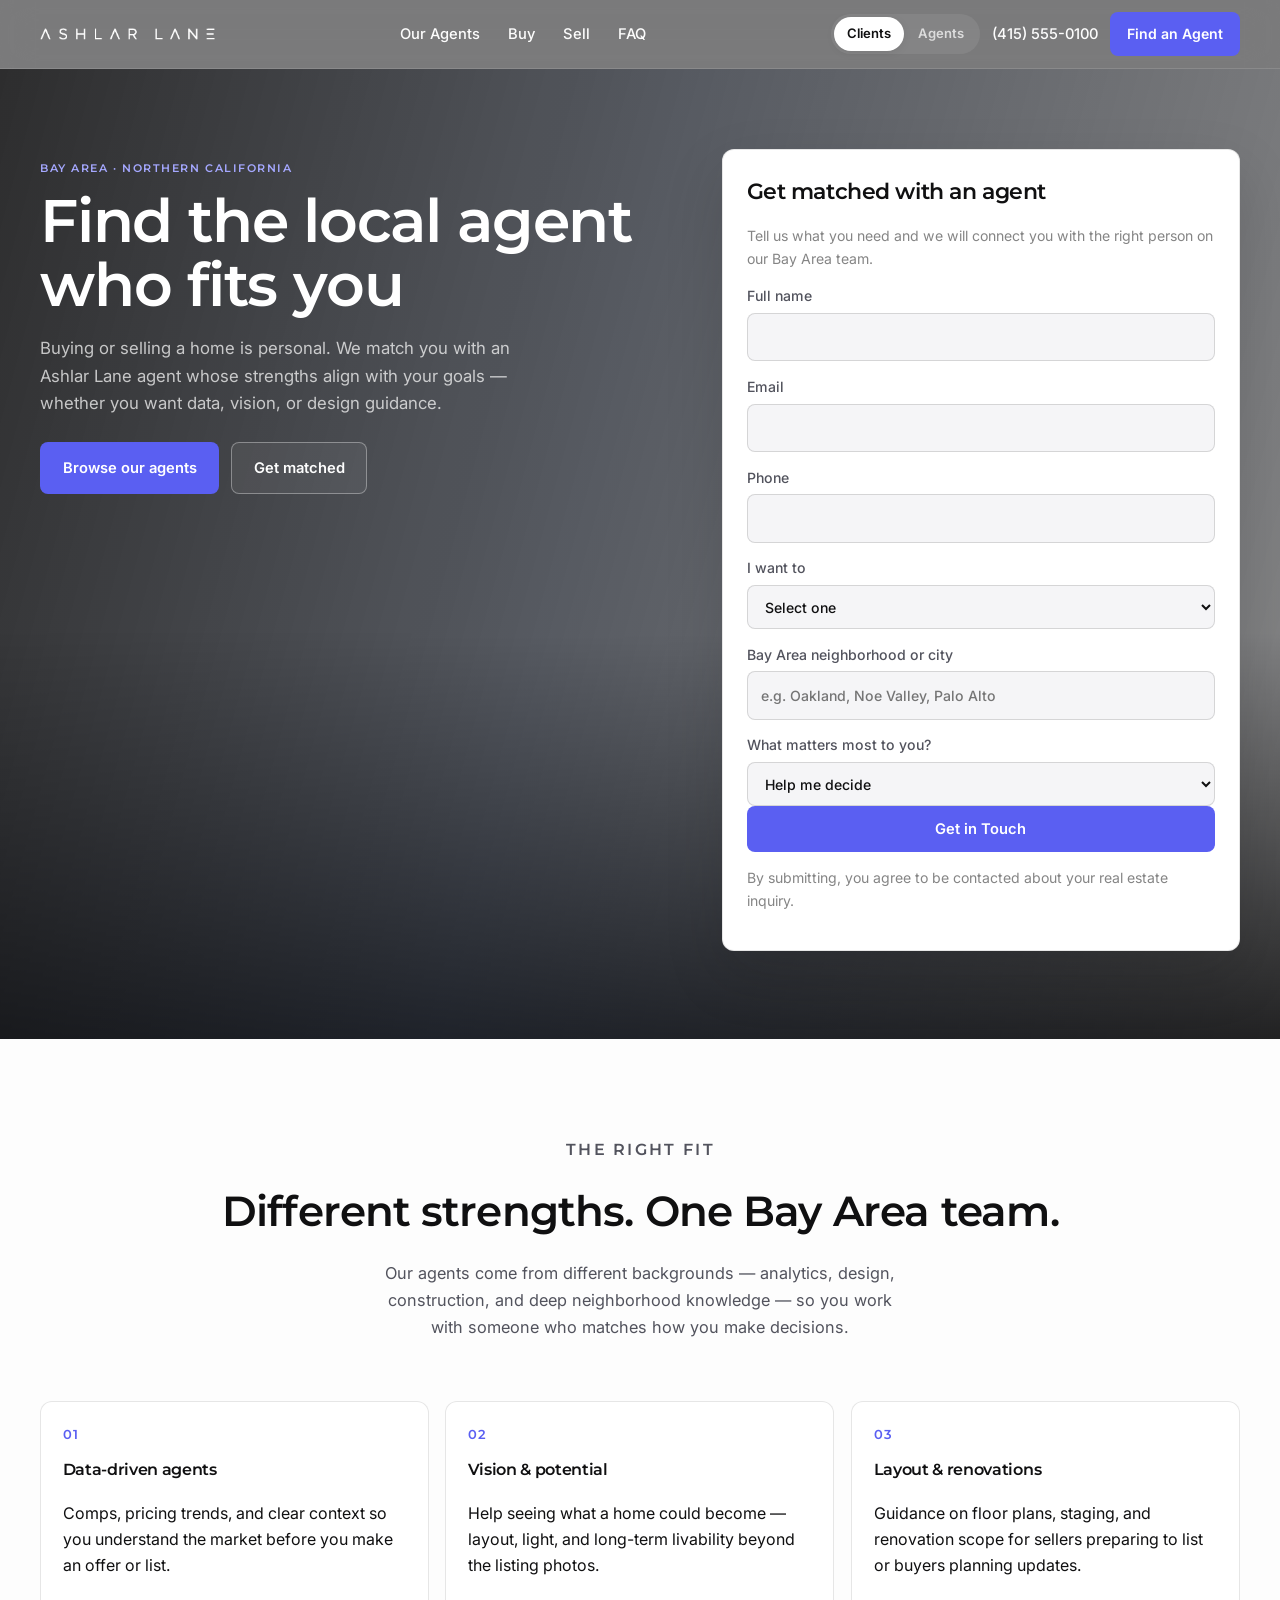
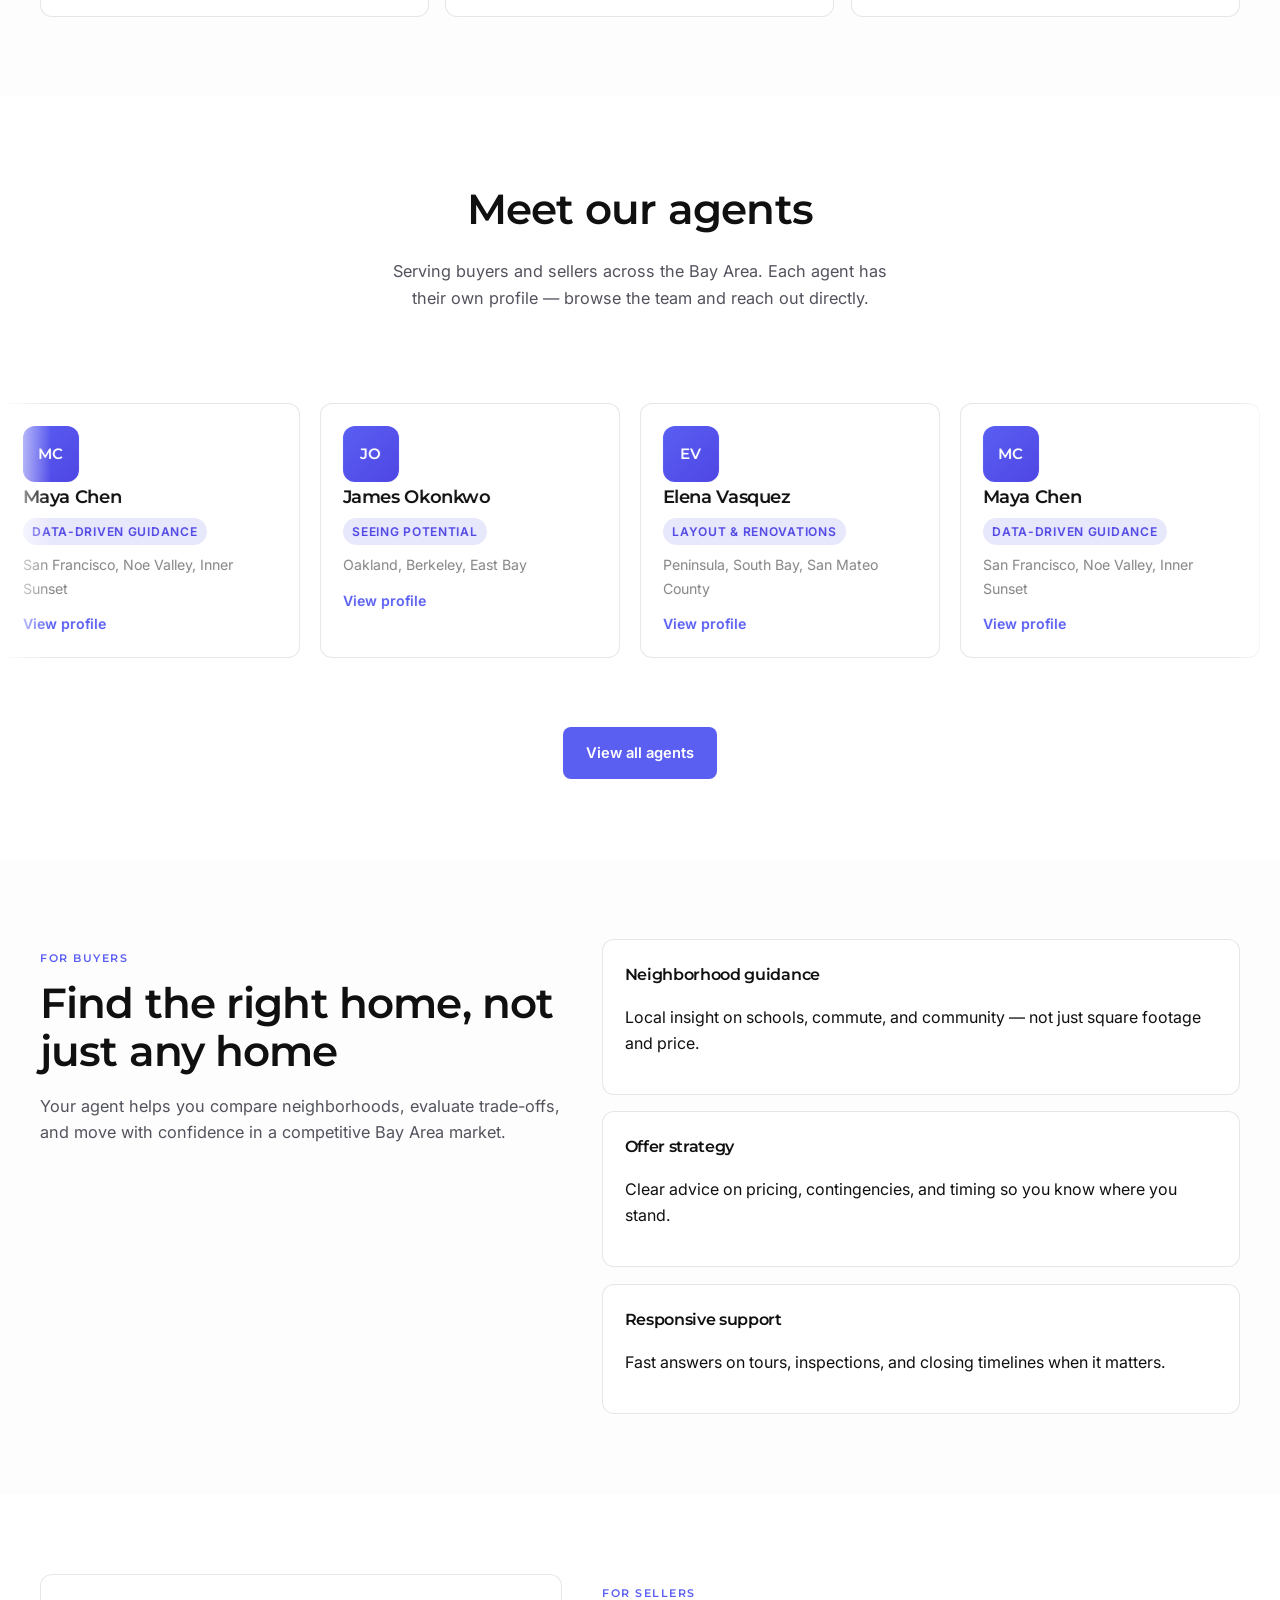
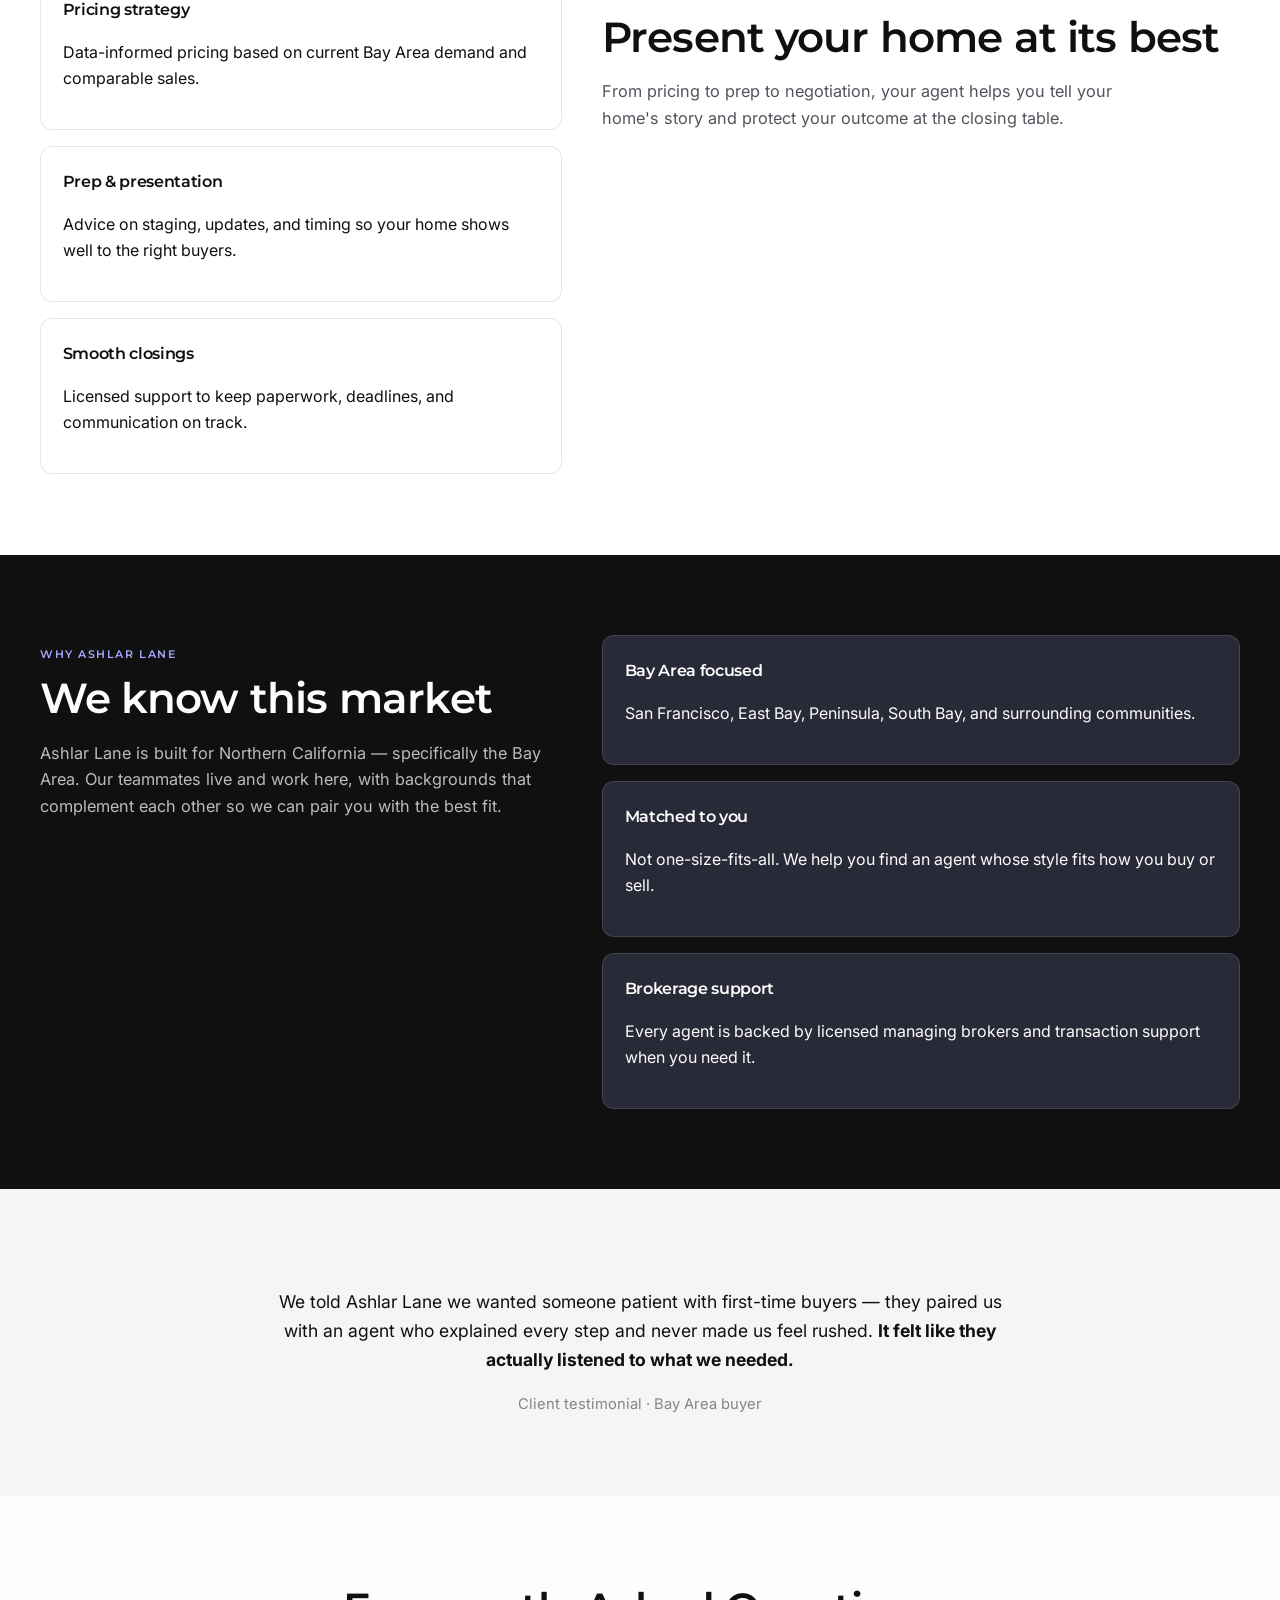
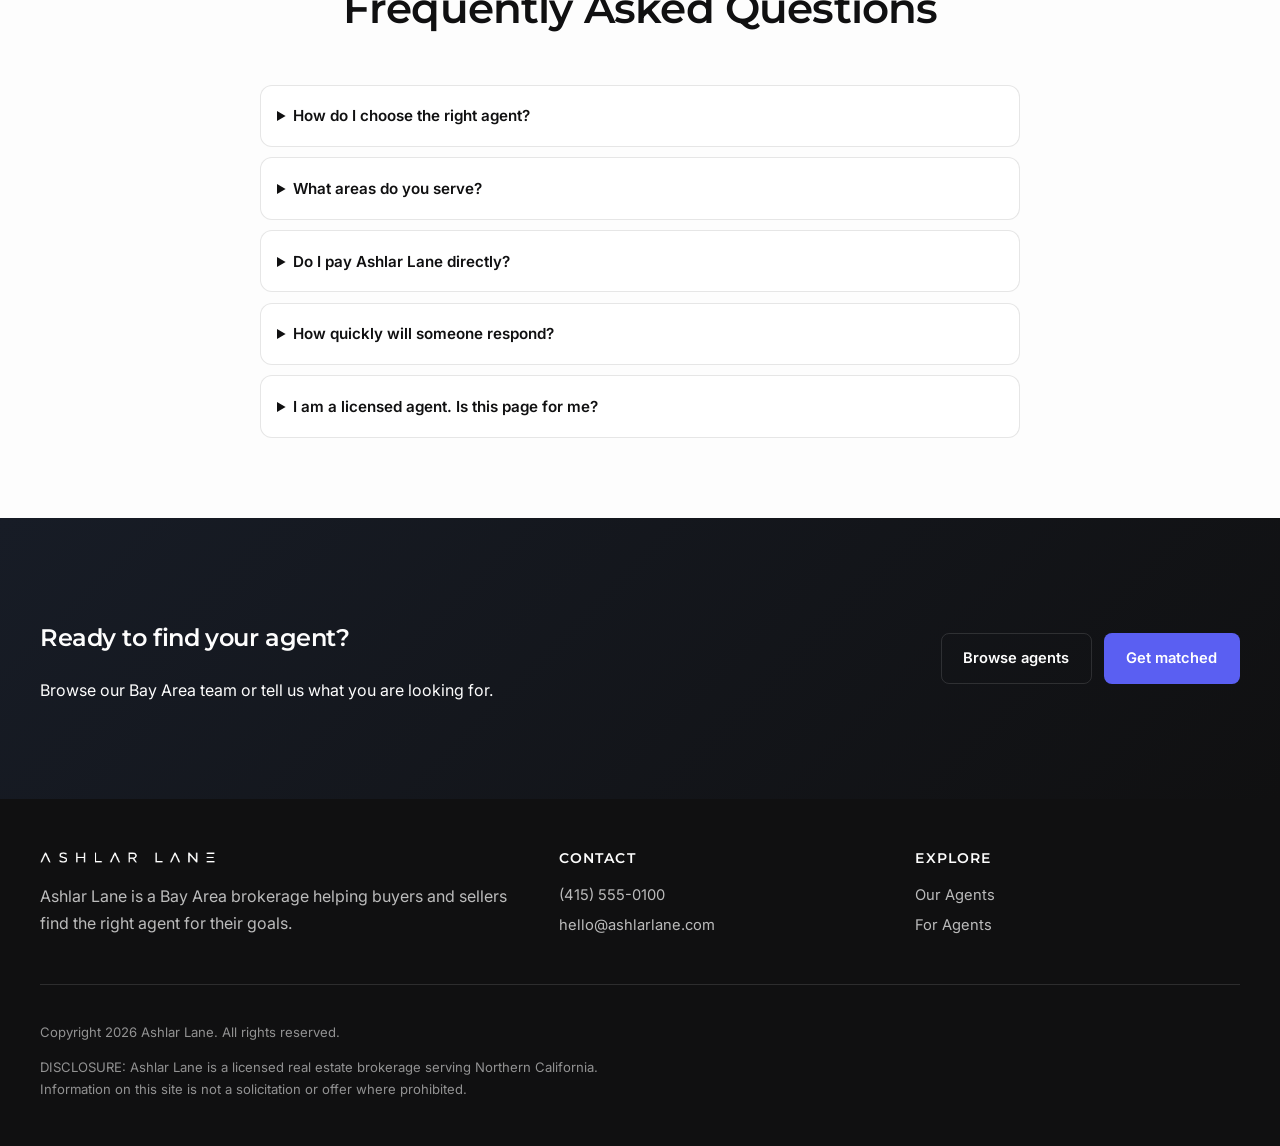
==== commit 050f5dc9: "adds animation" ====
--- a/index.html
+++ b/index.html
@@ -3,12 +3,12 @@
 <head>
   <meta charset="UTF-8">
   <meta name="viewport" content="width=device-width, initial-scale=1.0">
-  <title>Ashlar Lane | Buy &amp; Sell Real Estate with Clarity</title>
-  <meta name="description" content="Work with Ashlar Lane agents who bring investor-grade analysis, responsive support, and straight talk to every buyer and seller transaction.">
+  <title>Ashlar Lane | Find the Right Bay Area Agent</title>
+  <meta name="description" content="Ashlar Lane connects Bay Area buyers and sellers with the right agent. Northern California specialists in data, design, and neighborhood expertise.">
   <link rel="icon" href="favicon.svg" type="image/svg+xml">
   <link rel="preconnect" href="https://fonts.googleapis.com">
   <link rel="preconnect" href="https://fonts.gstatic.com" crossorigin>
-  <link href="https://fonts.googleapis.com/css2?family=DM+Sans:ital,opsz,wght@0,9..40,400;0,9..40,500;0,9..40,600;0,9..40,700&family=Fraunces:opsz,9..144,600;700&display=swap" rel="stylesheet">
+  <link href="https://fonts.googleapis.com/css2?family=Inter:wght@400;500;600&family=Montserrat:wght@500;600;700&display=swap" rel="stylesheet">
   <link rel="stylesheet" href="css/styles.css">
 </head>
 <body>
@@ -18,9 +18,9 @@
         <img src="ashlarlane-wordmark.gif" alt="Ashlar Lane" class="logo-wordmark">
       </a>
       <nav class="nav-desktop" aria-label="Primary">
+        <a href="team/index.html">Our Agents</a>
         <a href="#buy">Buy</a>
         <a href="#sell">Sell</a>
-        <a href="#why">Why Us</a>
         <a href="#faq">FAQ</a>
       </nav>
       <div class="header-actions">
@@ -29,18 +29,17 @@
           <a href="agents.html">Agents</a>
         </div>
         <a href="tel:+14155550100" class="header-phone">(415) 555-0100</a>
-        <a href="#contact" class="btn btn-primary btn-sm">Get in Touch</a>
+        <a href="team/index.html" class="btn btn-primary btn-sm">Find an Agent</a>
         <button class="nav-toggle" aria-label="Open menu" aria-expanded="false">
           <span></span><span></span><span></span>
         </button>
       </div>
     </div>
     <nav class="nav-mobile" aria-label="Mobile" hidden>
+      <a href="team/index.html">Our Agents</a>
       <a href="agents.html">For Agents</a>
       <a href="#buy">Buy</a>
       <a href="#sell">Sell</a>
-      <a href="#why">Why Us</a>
-      <a href="#faq">FAQ</a>
       <a href="#contact">Get in Touch</a>
     </nav>
   </header>
@@ -55,18 +54,18 @@
       </div>
       <div class="container hero-grid">
         <div class="hero-copy">
-          <p class="eyebrow">Licensed Real Estate Brokerage</p>
-          <h1>Buy or sell with clarity</h1>
-          <p class="hero-lead">Whether you are purchasing your first home, selling a property, or evaluating an investment, Ashlar Lane agents bring analysis, responsiveness, and straight talk to every deal.</p>
+          <p class="eyebrow">Bay Area · Northern California</p>
+          <h1>Find the local agent who fits you</h1>
+          <p class="hero-lead">Buying or selling a home is personal. We match you with an Ashlar Lane agent whose strengths align with your goals — whether you want data, vision, or design guidance.</p>
           <div class="hero-cta">
-            <a href="#contact" class="btn btn-primary">Talk to Us</a>
-            <a href="#buy" class="btn btn-secondary">Explore Services</a>
+            <a href="team/index.html" class="btn btn-primary">Browse our agents</a>
+            <a href="#contact" class="btn btn-secondary">Get matched</a>
           </div>
         </div>
         <form class="hero-form card" id="contact" action="https://formspree.io/f/placeholder" method="POST">
           <input type="hidden" name="form_type" value="client_inquiry">
-          <h2>Start a conversation</h2>
-          <p class="form-note">Tell us what you are looking to do and we will connect you with the right agent.</p>
+          <h2>Get matched with an agent</h2>
+          <p class="form-note">Tell us what you need and we will connect you with the right person on our Bay Area team.</p>
           <label>
             <span>Full name</span>
             <input type="text" name="name" required autocomplete="name">
@@ -85,14 +84,22 @@
               <option value="">Select one</option>
               <option value="buy">Buy a home</option>
               <option value="sell">Sell a home</option>
-              <option value="invest">Buy an investment property</option>
               <option value="both">Buy and sell</option>
-              <option value="other">Something else</option>
+              <option value="other">Not sure yet</option>
             </select>
           </label>
           <label>
-            <span>Market / area</span>
-            <input type="text" name="market" placeholder="City or region" autocomplete="address-level2">
+            <span>Bay Area neighborhood or city</span>
+            <input type="text" name="market" placeholder="e.g. Oakland, Noe Valley, Palo Alto" autocomplete="address-level2">
+          </label>
+          <label>
+            <span>What matters most to you?</span>
+            <select name="agent_fit">
+              <option value="">Help me decide</option>
+              <option value="data">Data and market analysis</option>
+              <option value="vision">Seeing a home's potential</option>
+              <option value="design">Layout, staging, or renovations</option>
+            </select>
           </label>
           <button type="submit" class="btn btn-primary btn-block">Get in Touch</button>
           <p class="form-disclaimer">By submitting, you agree to be contacted about your real estate inquiry.</p>
@@ -100,26 +107,70 @@
       </div>
     </section>
 
+    <section class="section" id="match">
+      <div class="container">
+        <div class="section-head">
+          <p class="eyebrow">The right fit</p>
+          <h2>Different strengths. One Bay Area team.</h2>
+          <p>Our agents come from different backgrounds — analytics, design, construction, and deep neighborhood knowledge — so you work with someone who matches how you make decisions.</p>
+        </div>
+        <div class="feature-grid">
+          <article class="feature-card">
+            <div class="feature-icon">01</div>
+            <h3>Data-driven agents</h3>
+            <p>Comps, pricing trends, and clear context so you understand the market before you make an offer or list.</p>
+          </article>
+          <article class="feature-card">
+            <div class="feature-icon">02</div>
+            <h3>Vision &amp; potential</h3>
+            <p>Help seeing what a home could become — layout, light, and long-term livability beyond the listing photos.</p>
+          </article>
+          <article class="feature-card">
+            <div class="feature-icon">03</div>
+            <h3>Layout &amp; renovations</h3>
+            <p>Guidance on floor plans, staging, and renovation scope for sellers preparing to list or buyers planning updates.</p>
+          </article>
+        </div>
+      </div>
+    </section>
+
+    <section class="section section-alt" id="agents-preview">
+      <div class="container">
+        <div class="section-head">
+          <h2>Meet our agents</h2>
+          <p>Serving buyers and sellers across the Bay Area. Each agent has their own profile — browse the team and reach out directly.</p>
+        </div>
+      </div>
+      <div class="agent-marquee" aria-label="Featured agents">
+        <div class="agent-marquee__track agent-grid agent-grid--preview" id="home-agent-grid"></div>
+      </div>
+      <div class="container">
+        <p class="section-cta">
+          <a href="team/index.html" class="btn btn-primary">View all agents</a>
+        </p>
+      </div>
+    </section>
+
     <section class="section" id="buy">
       <div class="container">
         <div class="split-section">
           <div>
             <p class="eyebrow">For buyers</p>
-            <h2>Find the right property, not just any property</h2>
-            <p class="section-lead">Our agents help you evaluate neighborhoods, compare options, and move quickly when the numbers make sense.</p>
+            <h2>Find the right home, not just any home</h2>
+            <p class="section-lead">Your agent helps you compare neighborhoods, evaluate trade-offs, and move with confidence in a competitive Bay Area market.</p>
           </div>
           <div class="stack-cards">
             <article class="stack-card">
-              <h3>Clear guidance</h3>
-              <p>Understand pricing, comps, and trade-offs before you write an offer.</p>
-            </article>
-            <article class="stack-card">
-              <h3>Investor-minded analysis</h3>
-              <p>Many Ashlar Lane agents invest themselves and bring that lens to every purchase.</p>
+              <h3>Neighborhood guidance</h3>
+              <p>Local insight on schools, commute, and community — not just square footage and price.</p>
+            </article>
+            <article class="stack-card">
+              <h3>Offer strategy</h3>
+              <p>Clear advice on pricing, contingencies, and timing so you know where you stand.</p>
             </article>
             <article class="stack-card">
               <h3>Responsive support</h3>
-              <p>Fast answers on tours, offers, inspections, and closing timelines.</p>
+              <p>Fast answers on tours, inspections, and closing timelines when it matters.</p>
             </article>
           </div>
         </div>
@@ -131,83 +182,49 @@
         <div class="split-section reverse">
           <div>
             <p class="eyebrow">For sellers</p>
-            <h2>Price, market, and close with confidence</h2>
-            <p class="section-lead">From listing prep to negotiation, we help you present your property well and protect your outcome at the closing table.</p>
+            <h2>Present your home at its best</h2>
+            <p class="section-lead">From pricing to prep to negotiation, your agent helps you tell your home's story and protect your outcome at the closing table.</p>
           </div>
           <div class="stack-cards">
             <article class="stack-card">
               <h3>Pricing strategy</h3>
-              <p>Data-informed pricing based on current market conditions and buyer demand.</p>
-            </article>
-            <article class="stack-card">
-              <h3>Smooth transactions</h3>
+              <p>Data-informed pricing based on current Bay Area demand and comparable sales.</p>
+            </article>
+            <article class="stack-card">
+              <h3>Prep &amp; presentation</h3>
+              <p>Advice on staging, updates, and timing so your home shows well to the right buyers.</p>
+            </article>
+            <article class="stack-card">
+              <h3>Smooth closings</h3>
               <p>Licensed support to keep paperwork, deadlines, and communication on track.</p>
             </article>
-            <article class="stack-card">
-              <h3>Direct communication</h3>
-              <p>No runaround. You will know where your deal stands at every step.</p>
-            </article>
-          </div>
-        </div>
-      </div>
-    </section>
-
-    <section class="section" id="why">
-      <div class="container">
-        <div class="section-head">
-          <h2>Why work with Ashlar Lane?</h2>
-          <p>A modern brokerage built for clients who want substance over sales pitch.</p>
-        </div>
-        <div class="feature-grid">
-          <article class="feature-card">
-            <div class="feature-icon">01</div>
-            <h3>Experienced agents</h3>
-            <p>Work with licensed professionals backed by managing brokers who know the contracts cold.</p>
-          </article>
-          <article class="feature-card">
-            <div class="feature-icon">02</div>
-            <h3>Investor perspective</h3>
-            <p>Many of our agents buy and sell for themselves, not just on commission.</p>
-          </article>
-          <article class="feature-card">
-            <div class="feature-icon">03</div>
-            <h3>Fast responses</h3>
-            <p>Questions answered quickly, whether you are under contract or still exploring options.</p>
-          </article>
-          <article class="feature-card">
-            <div class="feature-icon">04</div>
-            <h3>Transparent process</h3>
-            <p>Plain-language explanations of offers, contingencies, and closing costs.</p>
-          </article>
-          <article class="feature-card">
-            <div class="feature-icon">05</div>
-            <h3>Buy or sell</h3>
-            <p>Primary residences, relocations, flips, rentals, and off-market opportunities.</p>
-          </article>
-          <article class="feature-card">
-            <div class="feature-icon">06</div>
-            <h3>Local expertise</h3>
-            <p>Agents who know their markets and can advise on neighborhood-level nuance.</p>
-          </article>
-        </div>
-      </div>
-    </section>
-
-    <section class="section section-dark">
-      <div class="container">
-        <div class="path-cards">
-          <article class="path-card">
-            <p class="eyebrow eyebrow-light">Buying</p>
-            <h3>Ready to search?</h3>
-            <p>Tell us your budget, timeline, and must-haves. We will match you with an agent who fits.</p>
-            <a href="#contact" class="btn btn-secondary">Start buying</a>
-          </article>
-          <article class="path-card">
-            <p class="eyebrow eyebrow-light">Selling</p>
-            <h3>Thinking about listing?</h3>
-            <p>Get a straightforward conversation about value, timing, and what to expect before you commit.</p>
-            <a href="#contact" class="btn btn-secondary">Start selling</a>
-          </article>
+          </div>
+        </div>
+      </div>
+    </section>
+
+    <section class="section section-dark" id="why">
+      <div class="container">
+        <div class="split-section">
+          <div>
+            <p class="eyebrow eyebrow-light">Why Ashlar Lane</p>
+            <h2>We know this market</h2>
+            <p class="section-lead">Ashlar Lane is built for Northern California — specifically the Bay Area. Our teammates live and work here, with backgrounds that complement each other so we can pair you with the best fit.</p>
+          </div>
+          <div class="stack-cards">
+            <article class="stack-card stack-card-dark">
+              <h3>Bay Area focused</h3>
+              <p>San Francisco, East Bay, Peninsula, South Bay, and surrounding communities.</p>
+            </article>
+            <article class="stack-card stack-card-dark">
+              <h3>Matched to you</h3>
+              <p>Not one-size-fits-all. We help you find an agent whose style fits how you buy or sell.</p>
+            </article>
+            <article class="stack-card stack-card-dark">
+              <h3>Brokerage support</h3>
+              <p>Every agent is backed by licensed managing brokers and transaction support when you need it.</p>
+            </article>
+          </div>
         </div>
       </div>
     </section>
@@ -215,8 +232,8 @@
     <section class="section section-alt testimonial">
       <div class="container narrow">
         <blockquote>
-          <p>Our agent walked us through every line of the contract, responded within minutes, and never pushed us toward a property that did not fit. <strong>It felt like working with someone on our side of the table.</strong></p>
-          <footer>Client testimonial</footer>
+          <p>We told Ashlar Lane we wanted someone patient with first-time buyers — they paired us with an agent who explained every step and never made us feel rushed. <strong>It felt like they actually listened to what we needed.</strong></p>
+          <footer>Client testimonial · Bay Area buyer</footer>
         </blockquote>
       </div>
     </section>
@@ -228,20 +245,20 @@
         </div>
         <div class="faq-list">
           <details class="faq-item">
+            <summary>How do I choose the right agent?</summary>
+            <p>Start by browsing our <a href="team/index.html">agent directory</a>. Each profile describes their markets and strengths. If you are unsure, use the contact form and we will recommend someone on our Bay Area team.</p>
+          </details>
+          <details class="faq-item">
+            <summary>What areas do you serve?</summary>
+            <p>We specialize in Northern California, with a focus on the Bay Area — including San Francisco, the East Bay, Peninsula, and South Bay. Ask your agent about specific neighborhoods they cover.</p>
+          </details>
+          <details class="faq-item">
             <summary>Do I pay Ashlar Lane directly?</summary>
             <p>Typically, brokerage compensation is handled through the transaction according to local custom and your agreement with your agent. Your agent can explain how fees work before you get started.</p>
           </details>
           <details class="faq-item">
-            <summary>Can you help with investment properties?</summary>
-            <p>Yes. Many Ashlar Lane agents work with buyers and sellers evaluating rentals, flips, and other investment opportunities.</p>
-          </details>
-          <details class="faq-item">
             <summary>How quickly will someone respond?</summary>
-            <p>We aim for same-day responses on new inquiries. If you are under contract, your agent and our broker support team prioritize time-sensitive questions.</p>
-          </details>
-          <details class="faq-item">
-            <summary>What areas do you serve?</summary>
-            <p>Our agents operate in multiple markets. Share your city or region in the contact form and we will connect you with the right local agent.</p>
+            <p>We aim for same-day responses on new inquiries. You can also contact an agent directly from their profile page.</p>
           </details>
           <details class="faq-item">
             <summary>I am a licensed agent. Is this page for me?</summary>
@@ -254,12 +271,12 @@
     <section class="section cta-band">
       <div class="container cta-band-inner">
         <div>
-          <h2>Ready to buy or sell?</h2>
-          <p>Connect with an Ashlar Lane agent today.</p>
+          <h2>Ready to find your agent?</h2>
+          <p>Browse our Bay Area team or tell us what you are looking for.</p>
         </div>
         <div class="cta-band-actions">
-          <a href="tel:+14155550100" class="btn btn-secondary">Call (415) 555-0100</a>
-          <a href="#contact" class="btn btn-primary">Get in Touch</a>
+          <a href="team/index.html" class="btn btn-secondary">Browse agents</a>
+          <a href="#contact" class="btn btn-primary">Get matched</a>
         </div>
       </div>
     </section>
@@ -268,8 +285,8 @@
   <footer class="site-footer">
     <div class="container footer-grid">
       <div class="footer-brand">
-        <img src="ashlarlane-wordmark.gif" alt="Ashlar Lane" class="logo-wordmark logo-wordmark--footer" width="160" height="32">
-        <p>Ashlar Lane is a licensed real estate brokerage serving buyers, sellers, and the agents who represent them.</p>
+        <img src="ashlarlane-wordmark.gif" alt="Ashlar Lane" class="logo-wordmark logo-wordmark--footer">
+        <p>Ashlar Lane is a Bay Area brokerage helping buyers and sellers find the right agent for their goals.</p>
       </div>
       <div>
         <h4>Contact</h4>
@@ -281,18 +298,20 @@
       <div>
         <h4>Explore</h4>
         <ul>
+          <li><a href="team/index.html">Our Agents</a></li>
           <li><a href="agents.html">For Agents</a></li>
-          <li><a href="#">Terms of Service</a></li>
-          <li><a href="#">Privacy Policy</a></li>
         </ul>
       </div>
     </div>
     <div class="container footer-bottom">
       <p>Copyright <span id="year"></span> Ashlar Lane. All rights reserved.</p>
-      <p class="footer-disclosure">DISCLOSURE: Ashlar Lane is a licensed real estate brokerage. Information on this site is not a solicitation or offer where prohibited. Contact information submitted may be used to respond to your inquiry.</p>
+      <p class="footer-disclosure">DISCLOSURE: Ashlar Lane is a licensed real estate brokerage serving Northern California. Information on this site is not a solicitation or offer where prohibited.</p>
     </div>
   </footer>
 
+  <script src="js/reveal.js"></script>
+  <script src="js/team.js"></script>
+  <script src="js/home-agents.js"></script>
   <script src="js/main.js"></script>
 </body>
 </html>
--- a/css/styles.css
+++ b/css/styles.css
@@ -1,17 +1,28 @@
 :root {
-  --stone-50: #f7f5f2;
-  --stone-100: #ece7e0;
-  --stone-200: #d8d0c4;
-  --stone-300: #b8aa98;
-  --stone-700: #4a433c;
-  --stone-800: #2f2a25;
-  --stone-900: #1c1916;
-  --copper: #b87333;
-  --copper-dark: #9a5f28;
+  --bg-dark: #101011;
+  --bg-dark-elevated: #171c26;
+  --bg-dark-card: #292a37;
+  --bg-light: #fdfdfd;
+  --bg-muted: #f5f5f7;
+  --text-primary: #101011;
+  --text-secondary: #52535d;
+  --text-muted: #858585;
+  --text-on-dark: #fdfdfd;
+  --text-on-dark-muted: rgba(253, 253, 253, 0.72);
+  --accent: #5a5ff2;
+  --accent-hover: #4f46e5;
+  --accent-light: #a5a8ff;
+  --accent-soft: rgba(90, 95, 242, 0.14);
   --white: #ffffff;
-  --shadow: 0 18px 50px rgba(28, 25, 22, 0.12);
-  --radius: 18px;
-  --max-width: 1120px;
+  --border-light: rgba(16, 16, 17, 0.1);
+  --border-dark: rgba(255, 255, 255, 0.12);
+  --shadow: 0 24px 60px rgba(16, 16, 17, 0.14);
+  --radius: 12px;
+  --radius-sm: 8px;
+  --radius-pill: 999px;
+  --max-width: 1200px;
+  --font-body: "Inter", system-ui, -apple-system, sans-serif;
+  --font-display: "Montserrat", system-ui, -apple-system, sans-serif;
 }
 
 *,
@@ -26,10 +37,11 @@
 
 body {
   margin: 0;
-  font-family: "DM Sans", system-ui, sans-serif;
-  color: var(--stone-800);
-  background: var(--stone-50);
-  line-height: 1.6;
+  font-family: var(--font-body);
+  color: var(--text-primary);
+  background: var(--bg-light);
+  line-height: 1.65;
+  -webkit-font-smoothing: antialiased;
 }
 
 img {
@@ -40,6 +52,15 @@
 a {
   color: inherit;
   text-decoration: none;
+}
+
+h1,
+h2,
+h3,
+h4 {
+  font-family: var(--font-display);
+  font-weight: 600;
+  letter-spacing: -0.02em;
 }
 
 .container {
@@ -55,9 +76,9 @@
   position: sticky;
   top: 0;
   z-index: 20;
-  background: rgba(247, 245, 242, 0.92);
-  backdrop-filter: blur(12px);
-  border-bottom: 1px solid rgba(28, 25, 22, 0.08);
+  background: rgba(253, 253, 253, 0.92);
+  backdrop-filter: blur(16px);
+  border-bottom: 1px solid var(--border-light);
 }
 
 .header-inner {
@@ -65,14 +86,12 @@
   align-items: center;
   justify-content: space-between;
   gap: 1rem;
-  min-height: 4.5rem;
+  min-height: 4.25rem;
 }
 
 .logo {
   display: flex;
   align-items: center;
-  gap: 0.75rem;
-  font-weight: 700;
 }
 
 .logo-wordmark {
@@ -83,38 +102,24 @@
   object-fit: contain;
 }
 
+.site-header .logo-wordmark {
+  filter: invert(100%);
+}
+
 .logo-wordmark--footer {
   height: 1.25rem;
   margin-bottom: 0.75rem;
 }
 
-.logo-mark {
-  display: none;
-  place-items: center;
-  width: 2.5rem;
-  height: 2.5rem;
-  border-radius: 12px;
-  background: linear-gradient(135deg, var(--stone-800), var(--stone-700));
-  color: var(--stone-50);
-  font-family: "Fraunces", Georgia, serif;
-  font-size: 0.95rem;
-}
-
-.logo-text {
-  display: none;
-  font-family: "Fraunces", Georgia, serif;
-  font-size: 1.15rem;
-}
-
 .nav-desktop {
   display: none;
-  gap: 1.5rem;
+  gap: 1.75rem;
+  font-size: 0.92rem;
   font-weight: 500;
 }
 
-.nav-desktop a:hover,
-.nav-link:hover {
-  color: var(--copper);
+.nav-desktop a:hover {
+  color: var(--accent);
 }
 
 .header-actions {
@@ -125,23 +130,25 @@
 
 .audience-nav {
   display: none;
-  padding: 0.25rem;
-  background: var(--stone-100);
-  border-radius: 999px;
-  gap: 0.15rem;
+  padding: 0.2rem;
+  background: var(--bg-muted);
+  border-radius: var(--radius-pill);
+  gap: 0.1rem;
 }
 
 .audience-nav a {
-  padding: 0.45rem 0.85rem;
-  border-radius: 999px;
-  font-size: 0.88rem;
+  padding: 0.4rem 0.8rem;
+  border-radius: var(--radius-pill);
+  font-size: 0.82rem;
   font-weight: 600;
   white-space: nowrap;
+  color: var(--text-secondary);
 }
 
 .audience-nav a.active {
   background: var(--white);
-  box-shadow: 0 4px 14px rgba(28, 25, 22, 0.08);
+  color: var(--text-primary);
+  box-shadow: 0 2px 8px rgba(16, 16, 17, 0.08);
 }
 
 .path-cards {
@@ -151,26 +158,27 @@
 }
 
 .path-card {
-  background: rgba(255, 255, 255, 0.06);
-  border: 1px solid rgba(255, 255, 255, 0.12);
+  background: var(--bg-dark-card);
+  border: 1px solid var(--border-dark);
   border-radius: var(--radius);
   padding: 1.5rem;
 }
 
 .path-card h3 {
   margin: 0.35rem 0 0.75rem;
-  font-family: "Fraunces", Georgia, serif;
 }
 
 .path-card p {
-  color: rgba(247, 245, 242, 0.78);
+  color: var(--text-on-dark-muted);
   margin-bottom: 1.25rem;
 }
 
 .header-phone {
   display: none;
-  font-weight: 600;
+  font-size: 0.92rem;
+  font-weight: 500;
   white-space: nowrap;
+  color: var(--text-secondary);
 }
 
 .nav-toggle {
@@ -186,14 +194,15 @@
   display: block;
   width: 22px;
   height: 2px;
-  background: var(--stone-800);
+  background: var(--text-primary);
 }
 
 .nav-mobile {
   display: grid;
-  gap: 0.5rem;
+  gap: 0.25rem;
   padding: 0 1rem 1rem;
-  border-bottom: 1px solid rgba(28, 25, 22, 0.08);
+  border-bottom: 1px solid var(--border-light);
+  background: var(--bg-light);
 }
 
 .nav-mobile[hidden] {
@@ -203,6 +212,7 @@
 .nav-mobile a {
   padding: 0.75rem 0;
   font-weight: 500;
+  font-size: 0.95rem;
 }
 
 .btn {
@@ -210,11 +220,13 @@
   align-items: center;
   justify-content: center;
   gap: 0.5rem;
-  padding: 0.85rem 1.25rem;
-  border-radius: 999px;
+  padding: 0.8rem 1.35rem;
+  border-radius: var(--radius-sm);
   border: 1px solid transparent;
+  font-family: var(--font-body);
+  font-size: 0.92rem;
   font-weight: 600;
-  transition: transform 0.15s ease, background 0.15s ease, color 0.15s ease;
+  transition: background 0.15s ease, border-color 0.15s ease, transform 0.15s ease;
 }
 
 .btn:hover {
@@ -222,22 +234,23 @@
 }
 
 .btn-primary {
-  background: var(--copper);
+  background: var(--accent);
   color: var(--white);
 }
 
 .btn-primary:hover {
-  background: var(--copper-dark);
+  background: var(--accent-hover);
 }
 
 .btn-secondary {
   background: transparent;
-  border-color: rgba(28, 25, 22, 0.18);
+  border-color: var(--border-light);
+  color: var(--text-primary);
 }
 
 .btn-sm {
-  padding: 0.65rem 1rem;
-  font-size: 0.95rem;
+  padding: 0.6rem 1rem;
+  font-size: 0.88rem;
 }
 
 .btn-block {
@@ -253,17 +266,7 @@
 .hero-bg {
   position: absolute;
   inset: 0;
-  background:
-    radial-gradient(circle at top right, rgba(184, 115, 51, 0.18), transparent 35%),
-    linear-gradient(180deg, #f0ebe3 0%, var(--stone-50) 70%);
-}
-
-.hero-bg::after {
-  content: "";
-  position: absolute;
-  inset: auto 0 0;
-  height: 120px;
-  background: linear-gradient(transparent, var(--stone-50));
+  background: linear-gradient(180deg, var(--bg-dark-elevated) 0%, var(--bg-dark) 70%);
 }
 
 .hero--video {
@@ -288,8 +291,8 @@
   position: absolute;
   inset: 0;
   background:
-    linear-gradient(105deg, rgba(28, 25, 22, 0.82) 0%, rgba(28, 25, 22, 0.55) 45%, rgba(28, 25, 22, 0.35) 100%),
-    linear-gradient(to top, rgba(28, 25, 22, 0.75) 0%, transparent 40%);
+    linear-gradient(105deg, rgba(16, 16, 17, 0.88) 0%, rgba(23, 28, 38, 0.72) 45%, rgba(16, 16, 17, 0.5) 100%),
+    linear-gradient(to top, rgba(16, 16, 17, 0.85) 0%, transparent 42%);
 }
 
 .hero--video .hero-grid {
@@ -297,7 +300,7 @@
 }
 
 .hero--video .hero-copy {
-  color: var(--stone-50);
+  color: var(--text-on-dark);
 }
 
 .hero--video .hero-copy h1 {
@@ -306,48 +309,53 @@
 }
 
 .hero--video .hero-lead {
-  color: rgba(247, 245, 242, 0.88);
+  color: var(--text-on-dark-muted);
 }
 
 .hero--video .eyebrow {
-  color: #e8c4a0;
+  color: var(--accent-light);
 }
 
 .hero--video .btn-secondary {
-  border-color: rgba(247, 245, 242, 0.45);
-  color: var(--stone-50);
-  background: rgba(247, 245, 242, 0.08);
+  border-color: rgba(253, 253, 253, 0.35);
+  color: var(--text-on-dark);
+  background: rgba(253, 253, 253, 0.06);
 }
 
 .hero--video .btn-secondary:hover {
-  background: rgba(247, 245, 242, 0.16);
+  background: rgba(253, 253, 253, 0.12);
+  border-color: rgba(253, 253, 253, 0.5);
 }
 
 body:has(.hero--video) .site-header {
-  background: rgba(28, 25, 22, 0.35);
-  border-bottom-color: rgba(247, 245, 242, 0.12);
+  background: rgba(16, 16, 17, 0.55);
+  border-bottom-color: var(--border-dark);
+}
+
+body:has(.hero--video) .site-header .logo-wordmark {
+  filter: none;
 }
 
 body:has(.hero--video) .site-header .nav-desktop a,
 body:has(.hero--video) .header-phone {
-  color: var(--stone-50);
+  color: var(--text-on-dark);
 }
 
 body:has(.hero--video) .nav-toggle span {
-  background: var(--stone-50);
+  background: var(--text-on-dark);
 }
 
 body:has(.hero--video) .audience-nav {
-  background: rgba(247, 245, 242, 0.12);
+  background: rgba(255, 255, 255, 0.08);
 }
 
 body:has(.hero--video) .audience-nav a {
-  color: rgba(247, 245, 242, 0.85);
+  color: var(--text-on-dark-muted);
 }
 
 body:has(.hero--video) .audience-nav a.active {
-  color: var(--stone-800);
-  background: var(--stone-50);
+  color: var(--text-primary);
+  background: var(--white);
 }
 
 @media (prefers-reduced-motion: reduce) {
@@ -356,9 +364,7 @@
   }
 
   .hero--video .hero-media {
-    background:
-      radial-gradient(circle at top right, rgba(184, 115, 51, 0.18), transparent 35%),
-      linear-gradient(180deg, #3d3832 0%, var(--stone-900) 70%);
+    background: linear-gradient(180deg, var(--bg-dark-elevated) 0%, var(--bg-dark) 100%);
   }
 }
 
@@ -370,17 +376,16 @@
 }
 
 .hero-copy h1 {
-  font-family: "Fraunces", Georgia, serif;
-  font-size: clamp(2.4rem, 5vw, 4rem);
-  line-height: 1.05;
-  margin: 0.5rem 0 1rem;
-  max-width: 12ch;
+  font-size: clamp(2.25rem, 5vw, 3.75rem);
+  line-height: 1.08;
+  margin: 0.65rem 0 1rem;
+  max-width: 14ch;
 }
 
 .hero-lead {
-  font-size: 1.125rem;
-  max-width: 42ch;
-  color: var(--stone-700);
+  font-size: 1.05rem;
+  max-width: 44ch;
+  color: var(--text-secondary);
 }
 
 .hero-cta {
@@ -391,15 +396,16 @@
 }
 
 .eyebrow {
+  font-family: var(--font-display);
   text-transform: uppercase;
-  letter-spacing: 0.12em;
-  font-size: 0.78rem;
-  font-weight: 700;
-  color: var(--copper);
+  letter-spacing: 0.14em;
+  font-size: 0.68rem;
+  font-weight: 600;
+  color: var(--accent);
 }
 
 .eyebrow-light {
-  color: #f0c49a;
+  color: var(--accent-light);
 }
 
 .card {
@@ -407,46 +413,48 @@
   border-radius: var(--radius);
   box-shadow: var(--shadow);
   padding: 1.5rem;
+  border: 1px solid var(--border-light);
 }
 
 .hero-form h2 {
   margin: 0 0 0.35rem;
-  font-family: "Fraunces", Georgia, serif;
-  font-size: 1.5rem;
+  font-size: 1.35rem;
 }
 
 .form-note,
 .form-disclaimer {
-  color: var(--stone-700);
-  font-size: 0.92rem;
+  color: var(--text-muted);
+  font-size: 0.88rem;
 }
 
 .hero-form label {
   display: grid;
   gap: 0.35rem;
   margin-top: 0.85rem;
-  font-size: 0.92rem;
+  font-size: 0.88rem;
   font-weight: 500;
+  color: var(--text-secondary);
 }
 
 .hero-form input,
 .hero-form select {
   width: 100%;
-  padding: 0.75rem 0.85rem;
-  border: 1px solid var(--stone-200);
-  border-radius: 12px;
+  padding: 0.72rem 0.85rem;
+  border: 1px solid rgba(16, 16, 17, 0.14);
+  border-radius: var(--radius-sm);
   font: inherit;
-  background: var(--stone-50);
+  background: var(--bg-muted);
+  color: var(--text-primary);
 }
 
 .hero-form input:focus,
 .hero-form select:focus {
-  outline: 2px solid rgba(184, 115, 51, 0.35);
-  border-color: var(--copper);
+  outline: 2px solid var(--accent-soft);
+  border-color: var(--accent);
 }
 
 .section {
-  padding: 4.5rem 0;
+  padding: 5rem 0;
 }
 
 .section-alt {
@@ -454,30 +462,128 @@
 }
 
 .section-dark {
-  background: var(--stone-900);
-  color: var(--stone-50);
+  background: var(--bg-dark);
+  color: var(--text-on-dark);
 }
 
 .section-head {
   text-align: center;
-  margin-bottom: 2.5rem;
+  margin-bottom: 2.75rem;
+  display: flex;
+  flex-direction: column;
+  align-items: center;
 }
 
 .section-head h2,
 .split-section h2 {
-  font-family: "Fraunces", Georgia, serif;
-  font-size: clamp(1.9rem, 4vw, 2.8rem);
-  margin: 0.35rem 0;
+  font-size: clamp(1.85rem, 4vw, 2.65rem);
+  margin: 0.5rem 0;
+  line-height: 1.15;
 }
 
 .section-head p,
 .section-lead {
-  color: var(--stone-700);
+  color: var(--text-secondary);
   max-width: 52ch;
+  font-size: 1.02rem;
+}
+
+/* Scroll reveal — word blur + card lift */
+.reveal-word {
+  display: inline-block;
+  opacity: 0;
+  filter: blur(10px);
+  transform: translateY(0.45em);
+  will-change: transform, filter, opacity;
+}
+
+.reveal-heading.is-revealed .reveal-word {
+  animation: reveal-word 0.6s cubic-bezier(0.27, 0.5, 0.3, 1) forwards;
+  animation-delay: calc(
+    var(--eyebrow-count, 0) * 0.06s + var(--word-index) * 0.08s
+  );
+}
+
+.reveal-eyebrow .reveal-word {
+  transform: translateY(0.3em);
+}
+
+.reveal-heading.is-revealed .reveal-eyebrow .reveal-word {
+  animation: reveal-word-eyebrow 0.45s cubic-bezier(0.27, 0.5, 0.3, 1) forwards;
+  animation-delay: calc(var(--word-index) * 0.05s);
+}
+
+.reveal-blur {
+  opacity: 0;
+  filter: blur(8px);
+  transform: translateY(14px);
+}
+
+.reveal-heading.is-revealed .reveal-blur {
+  animation: reveal-blur 0.75s cubic-bezier(0.27, 0.5, 0.3, 1) forwards;
+  animation-delay: calc(
+    var(--eyebrow-count, 0) * 0.05s + var(--heading-count, 0) * 0.08s +
+      var(--blur-index, 0) * 0.1s + 0.12s
+  );
+}
+
+@keyframes reveal-word-eyebrow {
+  to {
+    opacity: 1;
+    filter: blur(0);
+    transform: translateY(0);
+  }
+}
+
+.reveal-card {
+  opacity: 0;
+  filter: blur(10px);
+  transform: translateY(28px);
+  will-change: transform, filter, opacity;
+}
+
+.reveal-cards.is-revealed .reveal-card {
+  animation: reveal-card 0.8s cubic-bezier(0.27, 0.50, 0.30, 1.00) forwards;
+  animation-delay: calc(var(--item-index) * 0.09s + 0.08s);
+}
+
+@keyframes reveal-word {
+  to {
+    opacity: 1;
+    filter: blur(0);
+    transform: translateY(0);
+  }
+}
+
+@keyframes reveal-blur {
+  to {
+    opacity: 1;
+    filter: blur(0);
+    transform: translateY(0);
+  }
+}
+
+@keyframes reveal-card {
+  to {
+    opacity: 1;
+    filter: blur(0);
+    transform: translateY(0);
+  }
+}
+
+@media (prefers-reduced-motion: reduce) {
+  .reveal-word,
+  .reveal-blur,
+  .reveal-card {
+    opacity: 1;
+    filter: none;
+    transform: none;
+    animation: none;
+  }
 }
 
 .section-dark .section-lead {
-  color: rgba(247, 245, 242, 0.78);
+  color: var(--text-on-dark-muted);
 }
 
 .feature-grid {
@@ -488,32 +594,45 @@
 
 .feature-card {
   background: var(--white);
-  border: 1px solid rgba(28, 25, 22, 0.08);
+  border: 1px solid var(--border-light);
   border-radius: var(--radius);
-  padding: 1.25rem;
+  padding: 1.35rem;
+}
+
+.feature-card h3 {
+  font-size: 1rem;
+  margin: 0 0 0.5rem;
 }
 
 .feature-icon {
-  font-family: "Fraunces", Georgia, serif;
-  color: var(--copper);
-  font-size: 1.1rem;
+  font-family: var(--font-display);
+  color: var(--accent);
+  font-size: 0.82rem;
+  font-weight: 600;
+  letter-spacing: 0.08em;
   margin-bottom: 0.75rem;
+}
+
+.testimonial {
+  background: var(--bg-muted);
 }
 
 .testimonial blockquote {
   margin: 0;
-  font-size: 1.15rem;
+  font-size: 1.1rem;
   text-align: center;
+  color: var(--text-primary);
 }
 
 .testimonial footer {
   margin-top: 1rem;
-  color: var(--stone-700);
+  color: var(--text-muted);
+  font-size: 0.92rem;
 }
 
 .split-section {
   display: grid;
-  gap: 2rem;
+  gap: 2.5rem;
 }
 
 .split-section.reverse .stack-cards {
@@ -528,37 +647,45 @@
 .stack-card {
   background: var(--white);
   border-radius: var(--radius);
-  padding: 1.25rem 1.35rem;
-  border: 1px solid rgba(28, 25, 22, 0.08);
+  padding: 1.35rem;
+  border: 1px solid var(--border-light);
+}
+
+.stack-card h3 {
+  font-size: 1rem;
+  margin: 0 0 0.5rem;
 }
 
 .stack-card-dark {
-  background: rgba(255, 255, 255, 0.06);
-  border-color: rgba(255, 255, 255, 0.12);
+  background: var(--bg-dark-card);
+  border-color: var(--border-dark);
 }
 
 .region-tabs {
   display: inline-flex;
-  gap: 0.5rem;
+  gap: 0.35rem;
   margin-top: 1rem;
-  padding: 0.35rem;
-  background: var(--stone-100);
-  border-radius: 999px;
+  padding: 0.3rem;
+  background: var(--bg-muted);
+  border-radius: var(--radius-pill);
 }
 
 .region-tab {
   border: 0;
   background: transparent;
-  padding: 0.55rem 1rem;
-  border-radius: 999px;
+  padding: 0.5rem 1rem;
+  border-radius: var(--radius-pill);
   font: inherit;
+  font-size: 0.88rem;
   font-weight: 600;
   cursor: pointer;
+  color: var(--text-secondary);
 }
 
 .region-tab.active {
   background: var(--white);
-  box-shadow: 0 4px 14px rgba(28, 25, 22, 0.08);
+  color: var(--text-primary);
+  box-shadow: 0 2px 8px rgba(16, 16, 17, 0.08);
 }
 
 .plans-grid {
@@ -570,13 +697,13 @@
 .plan-card {
   position: relative;
   background: var(--white);
-  border: 1px solid rgba(28, 25, 22, 0.08);
-  border-radius: calc(var(--radius) + 4px);
+  border: 1px solid var(--border-light);
+  border-radius: var(--radius);
   padding: 1.5rem;
 }
 
 .plan-card-featured {
-  border-color: rgba(184, 115, 51, 0.35);
+  border-color: rgba(90, 95, 242, 0.45);
   box-shadow: var(--shadow);
 }
 
@@ -585,28 +712,31 @@
   top: 1rem;
   right: 1rem;
   margin: 0;
-  font-size: 0.75rem;
-  font-weight: 700;
+  font-size: 0.68rem;
+  font-weight: 600;
   text-transform: uppercase;
-  letter-spacing: 0.08em;
-  color: var(--copper);
+  letter-spacing: 0.1em;
+  color: var(--accent);
 }
 
 .plan-price {
-  font-family: "Fraunces", Georgia, serif;
-  font-size: 1.8rem;
+  font-family: var(--font-display);
+  font-size: 1.75rem;
   margin: 0.5rem 0 1rem;
 }
 
 .plan-price span {
-  font-family: "DM Sans", sans-serif;
-  font-size: 1rem;
-  color: var(--stone-700);
+  font-family: var(--font-body);
+  font-size: 0.95rem;
+  color: var(--text-muted);
+  font-weight: 500;
 }
 
 .plan-card ul {
   padding-left: 1.1rem;
   margin: 0 0 1.25rem;
+  color: var(--text-secondary);
+  font-size: 0.95rem;
 }
 
 .plan-card li + li {
@@ -615,37 +745,50 @@
 
 .plan-footnote {
   margin-top: 1rem;
-  color: var(--stone-700);
-  font-size: 0.92rem;
+  color: var(--text-muted);
+  font-size: 0.88rem;
   text-align: center;
 }
 
 .faq-list {
   display: grid;
-  gap: 0.75rem;
+  gap: 0.65rem;
 }
 
 .faq-item {
   background: var(--white);
-  border: 1px solid rgba(28, 25, 22, 0.08);
-  border-radius: 14px;
+  border: 1px solid var(--border-light);
+  border-radius: var(--radius);
   padding: 0.25rem 1rem;
 }
 
 .faq-item summary {
   cursor: pointer;
   font-weight: 600;
+  font-size: 0.95rem;
   padding: 0.85rem 0;
 }
 
 .faq-item p {
   margin: 0 0 1rem;
-  color: var(--stone-700);
+  color: var(--text-secondary);
+  font-size: 0.95rem;
+}
+
+.faq-item a {
+  color: var(--accent);
+  text-decoration: underline;
+  text-underline-offset: 2px;
 }
 
 .cta-band {
-  background: linear-gradient(135deg, var(--stone-800), var(--stone-900));
-  color: var(--stone-50);
+  background: linear-gradient(135deg, var(--bg-dark-elevated), var(--bg-dark));
+  color: var(--text-on-dark);
+}
+
+.cta-band .btn-secondary {
+  border-color: var(--border-dark);
+  color: var(--text-on-dark);
 }
 
 .cta-band-inner {
@@ -662,8 +805,8 @@
 }
 
 .site-footer {
-  background: var(--stone-900);
-  color: rgba(247, 245, 242, 0.88);
+  background: var(--bg-dark);
+  color: var(--text-on-dark-muted);
   padding: 3rem 0 2rem;
 }
 
@@ -679,25 +822,33 @@
 
 .footer-grid h4 {
   margin: 0 0 0.75rem;
-  color: var(--stone-50);
+  color: var(--text-on-dark);
+  font-size: 0.88rem;
+  text-transform: uppercase;
+  letter-spacing: 0.08em;
 }
 
 .footer-grid ul {
   list-style: none;
   padding: 0;
   margin: 0;
+  font-size: 0.92rem;
 }
 
 .footer-grid li + li {
   margin-top: 0.35rem;
+}
+
+.footer-grid a:hover {
+  color: var(--accent-light);
 }
 
 .footer-bottom {
   margin-top: 2rem;
   padding-top: 1.5rem;
-  border-top: 1px solid rgba(255, 255, 255, 0.12);
-  font-size: 0.88rem;
-  color: rgba(247, 245, 242, 0.65);
+  border-top: 1px solid var(--border-dark);
+  font-size: 0.82rem;
+  color: rgba(253, 253, 253, 0.55);
 }
 
 .footer-disclosure {
@@ -748,4 +899,295 @@
   .footer-grid {
     grid-template-columns: 1fr;
   }
-}
+
+  .agent-profile-grid {
+    grid-template-columns: 1fr;
+  }
+}
+
+/* Page hero (team directory, etc.) */
+.page-hero {
+  padding: 4rem 0 3rem;
+  background: var(--bg-dark);
+  color: var(--text-on-dark);
+}
+
+.page-hero h1 {
+  font-size: clamp(2rem, 4vw, 3rem);
+  margin: 0.5rem 0 1rem;
+}
+
+.page-hero-lead {
+  max-width: 52ch;
+  color: var(--text-on-dark-muted);
+  font-size: 1.05rem;
+}
+
+.page-hero .eyebrow {
+  color: var(--accent-light);
+}
+
+/* Agent directory */
+.filter-bar {
+  display: flex;
+  flex-wrap: wrap;
+  gap: 0.5rem;
+  margin-bottom: 2rem;
+}
+
+.filter-btn {
+  border: 1px solid var(--border-light);
+  background: var(--white);
+  padding: 0.5rem 1rem;
+  border-radius: var(--radius-pill);
+  font: inherit;
+  font-size: 0.88rem;
+  font-weight: 600;
+  cursor: pointer;
+  color: var(--text-secondary);
+}
+
+.filter-btn.active {
+  background: var(--accent);
+  border-color: var(--accent);
+  color: var(--white);
+}
+
+.agent-grid {
+  display: grid;
+  gap: 1.25rem;
+  grid-template-columns: repeat(auto-fill, minmax(280px, 1fr));
+}
+
+.agent-marquee {
+  width: 100%;
+  padding: 30px 0 70px 0;
+  -webkit-mask-image: linear-gradient(
+    90deg,
+    transparent,
+    #000 4%,
+    #000 96%,
+    transparent
+  );
+  mask-image: linear-gradient(90deg, transparent, #000 4%, #000 96%, transparent);
+}
+
+.agent-marquee__track {
+  display: flex;
+  width: max-content;
+  animation: agent-marquee-scroll 45s linear infinite;
+  will-change: transform;
+}
+
+.agent-marquee__track:hover {
+  animation-play-state: paused;
+}
+
+.agent-marquee__group {
+  display: flex;
+  flex-shrink: 0;
+  gap: 1.25rem;
+}
+
+@keyframes agent-marquee-scroll {
+  from {
+    transform: translateX(0);
+  }
+  to {
+    transform: translateX(-50%);
+  }
+}
+
+.agent-grid--preview {
+  margin: 0;
+}
+
+.section-cta {
+  text-align: center;
+  margin: 0;
+}
+
+.agent-card {
+  background: var(--white);
+  border: 1px solid var(--border-light);
+  border-radius: var(--radius);
+  overflow: hidden;
+  transition: box-shadow 0.15s ease, transform 0.15s ease;
+  width: 300px;
+  flex-shrink: 0;
+}
+
+.agent-card:hover {
+  box-shadow: var(--shadow);
+  transform: translateY(-2px);
+}
+
+.agent-card-link {
+  display: flex;
+  flex-direction: column;
+  height: 100%;
+  color: inherit;
+}
+
+.agent-avatar {
+  display: grid;
+  place-items: center;
+  width: 3.5rem;
+  height: 3.5rem;
+  border-radius: var(--radius);
+  background: linear-gradient(135deg, var(--accent), var(--accent-hover));
+  color: var(--white);
+  font-family: var(--font-display);
+  font-weight: 600;
+  font-size: 0.95rem;
+  margin-bottom: 1rem;
+}
+
+.agent-avatar--lg {
+  width: 5rem;
+  height: 5rem;
+  font-size: 1.25rem;
+  margin-bottom: 1.25rem;
+}
+
+.agent-card-body {
+  padding: 1.35rem;
+  flex: 1;
+  display: flex;
+  flex-direction: column;
+}
+
+.agent-card-body h2 {
+  font-size: 1.15rem;
+  margin: 0 0 0.35rem;
+}
+
+.agent-card-title {
+  margin: 0 0 0.5rem;
+  color: var(--text-muted);
+  font-size: 0.88rem;
+}
+
+.agent-tag {
+  display: inline-block;
+  margin: 0 0 0.5rem;
+  padding: 0.25rem 0.6rem;
+  background: var(--accent-soft);
+  color: var(--accent-hover);
+  border-radius: var(--radius-pill);
+  font-size: 0.75rem;
+  font-weight: 600;
+  text-transform: uppercase;
+  letter-spacing: 0.06em;
+  width: fit-content;
+}
+
+.agent-markets {
+  margin: 0 0 0.75rem;
+  color: var(--text-muted);
+  font-size: 0.88rem;
+}
+
+.agent-card-summary {
+  margin: 0 0 1rem;
+  color: var(--text-secondary);
+  font-size: 0.92rem;
+  flex: 1;
+}
+
+.agent-card-cta {
+  font-size: 0.88rem;
+  font-weight: 600;
+  color: var(--accent);
+}
+
+/* Agent profile page */
+.agent-profile-hero {
+  padding: 3rem 0 4rem;
+  background: var(--bg-muted);
+}
+
+.agent-profile-grid {
+  display: grid;
+  gap: 2rem;
+  grid-template-columns: 1fr 1.4fr;
+  align-items: start;
+}
+
+.agent-profile-intro h1 {
+  font-size: clamp(1.85rem, 4vw, 2.5rem);
+  margin: 0.5rem 0 0.35rem;
+}
+
+.back-link {
+  display: inline-block;
+  margin-bottom: 1.25rem;
+  font-size: 0.88rem;
+  font-weight: 500;
+  color: var(--accent);
+}
+
+.back-link:hover {
+  text-decoration: underline;
+  text-underline-offset: 2px;
+}
+
+.agent-profile-details h2 {
+  font-size: 1.25rem;
+  margin: 0 0 0.75rem;
+}
+
+.agent-profile-details h3 {
+  font-size: 1rem;
+  margin: 1.5rem 0 0.75rem;
+}
+
+.agent-help-list {
+  margin: 0;
+  padding-left: 1.15rem;
+  color: var(--text-secondary);
+}
+
+.agent-help-list li + li {
+  margin-top: 0.4rem;
+}
+
+.agent-profile-contact {
+  display: flex;
+  flex-wrap: wrap;
+  gap: 0.75rem;
+  margin-top: 1.75rem;
+  padding-top: 1.5rem;
+  border-top: 1px solid var(--border-light);
+}
+
+.agent-grid--preview .agent-card-body {
+  padding-top: 0;
+}
+
+.agent-grid--preview .agent-avatar {
+  margin: 1.35rem 1.35rem 0;
+}
+
+@media (prefers-reduced-motion: reduce) {
+  .agent-marquee {
+    -webkit-mask-image: none;
+    mask-image: none;
+    overflow-x: auto;
+  }
+
+  .agent-marquee__track {
+    animation: none;
+    flex-wrap: wrap;
+    justify-content: center;
+    width: 100%;
+    max-width: 100%;
+    padding: 0 1.25rem;
+    box-sizing: border-box;
+  }
+
+  .agent-marquee__group[aria-hidden="true"] {
+    display: none;
+  }
+}
+
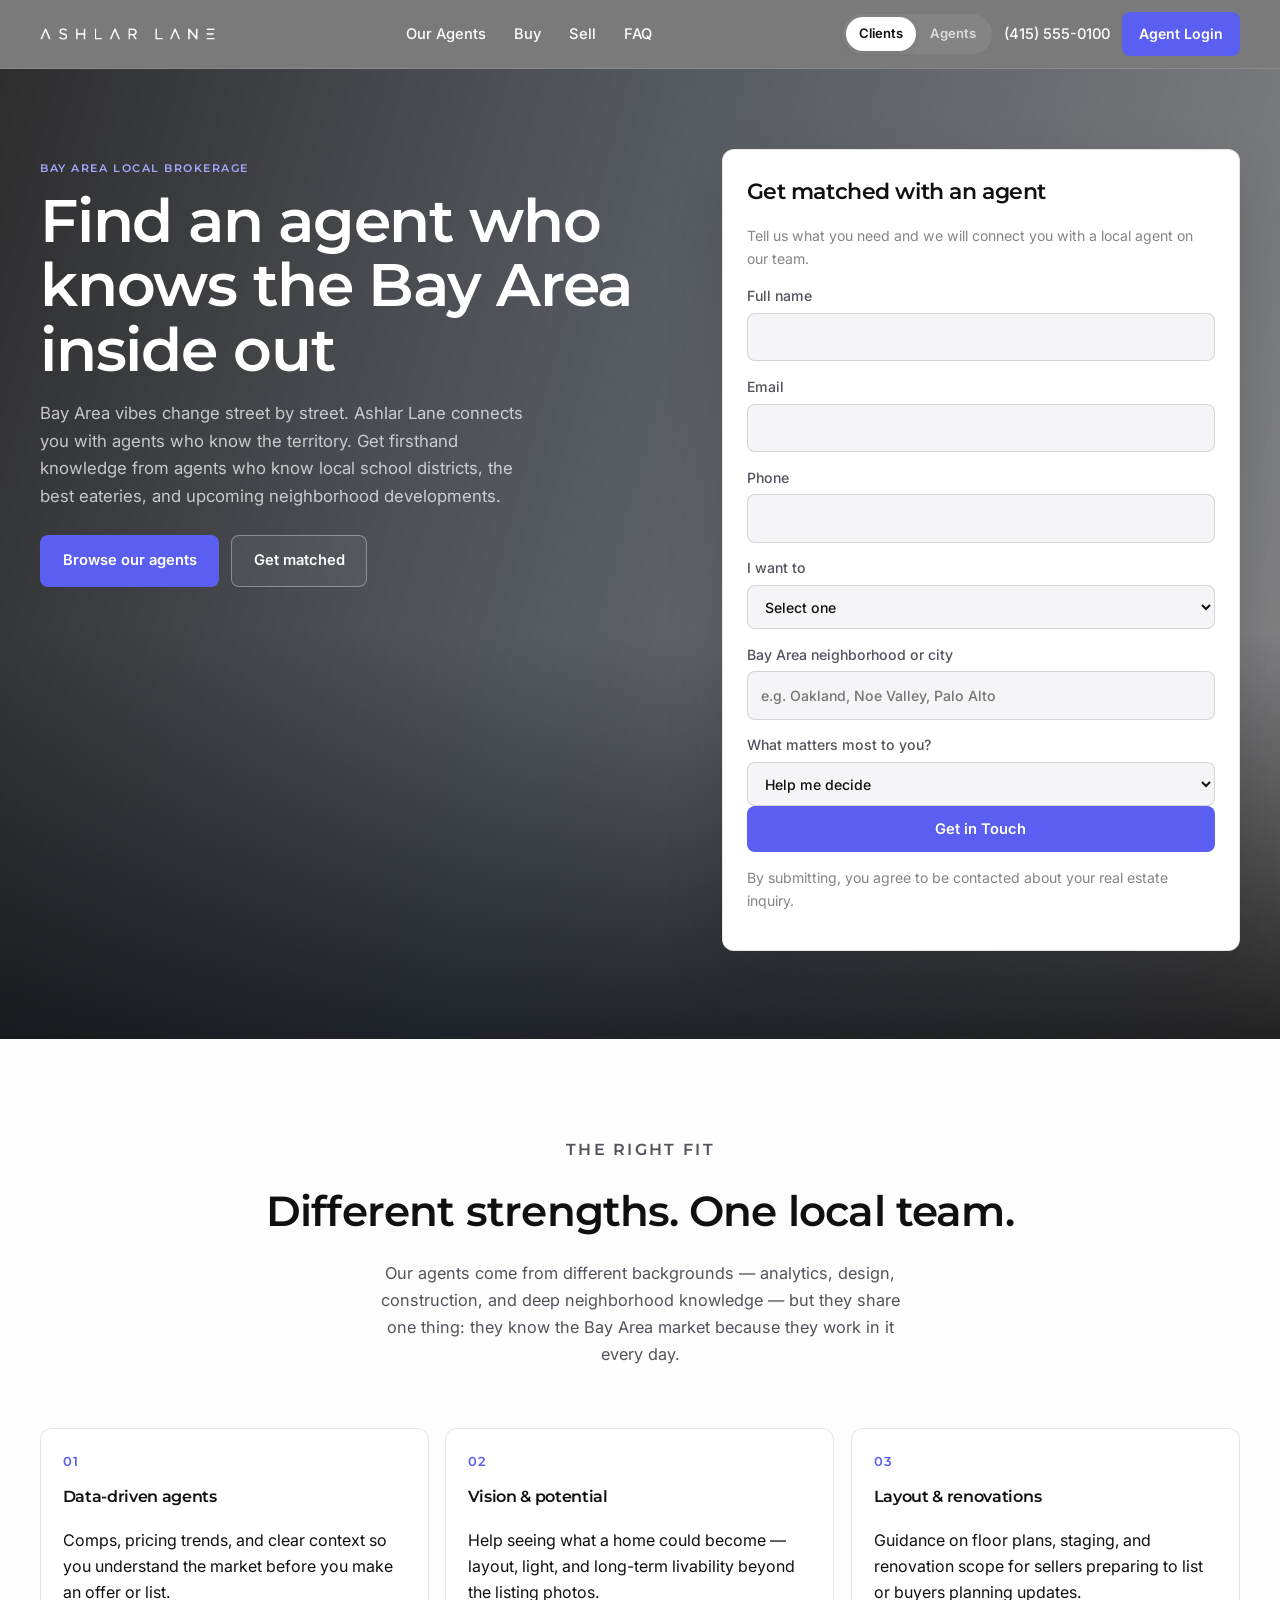
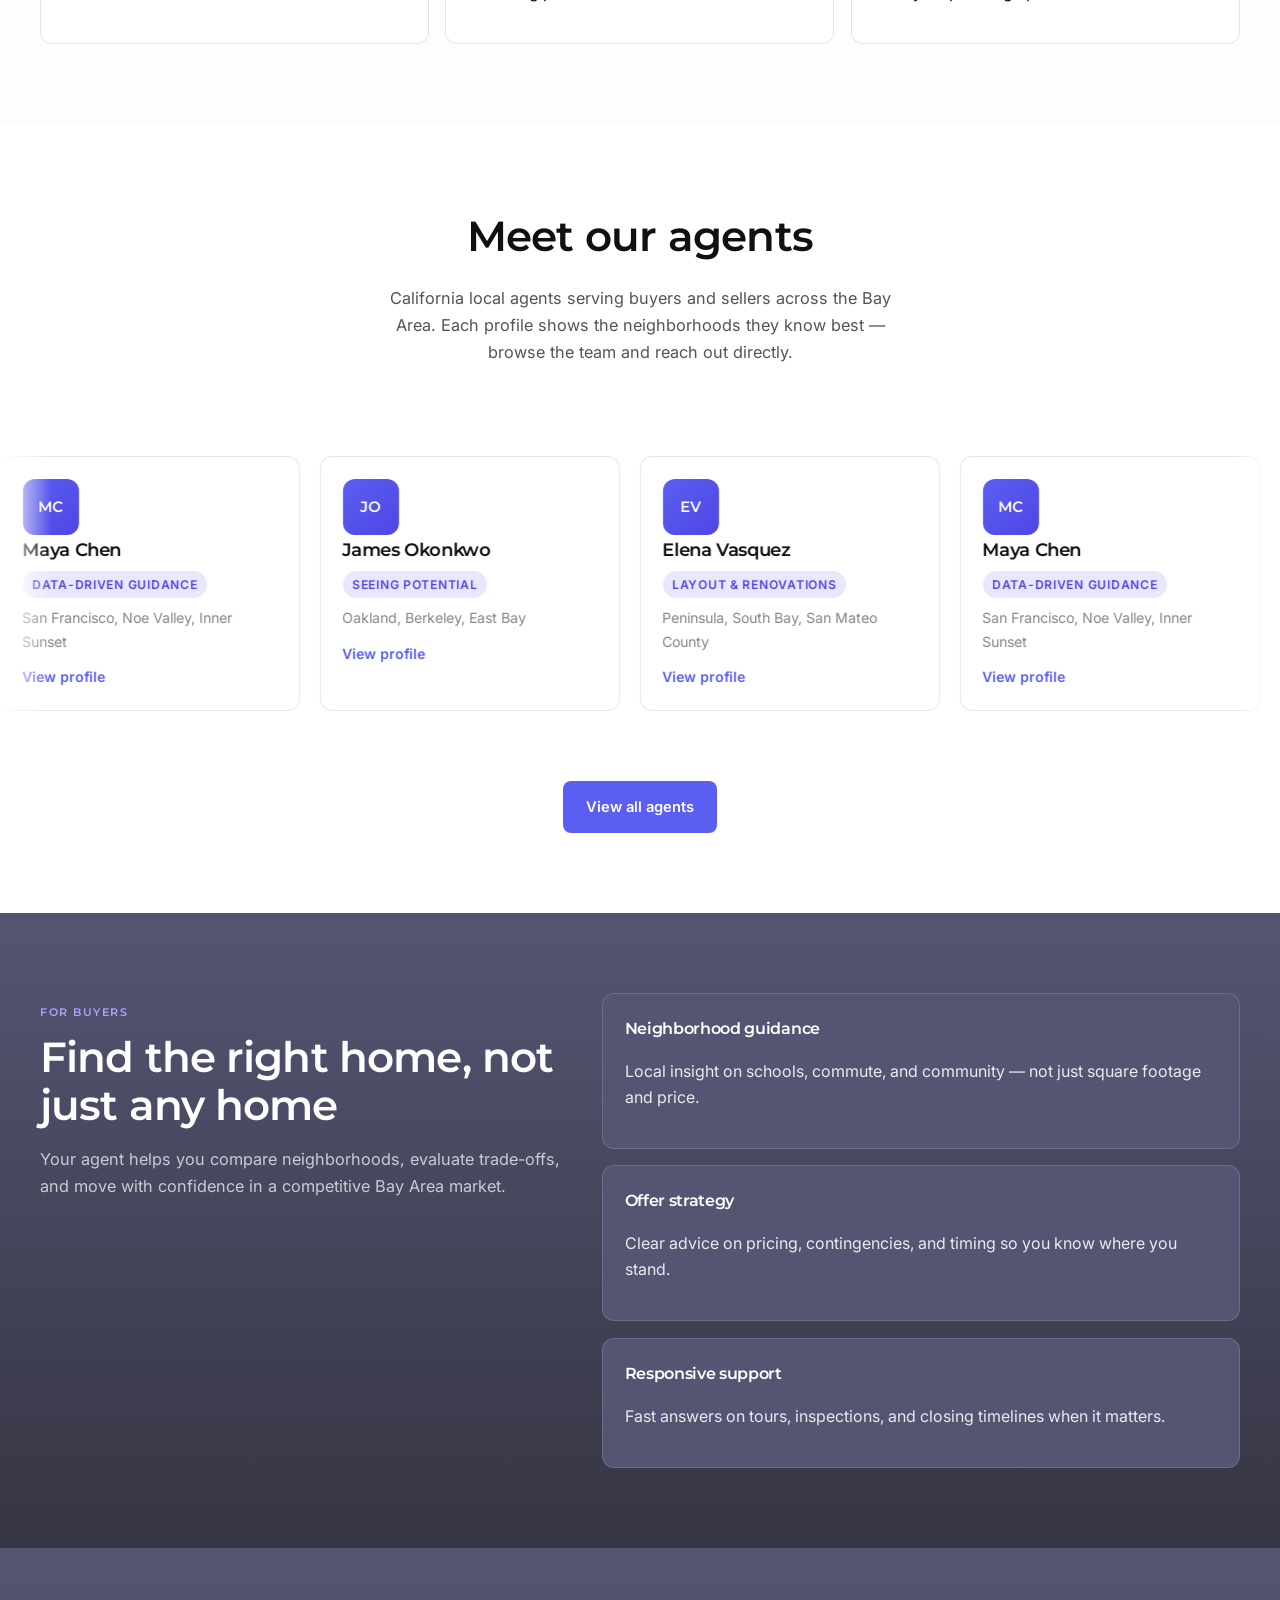
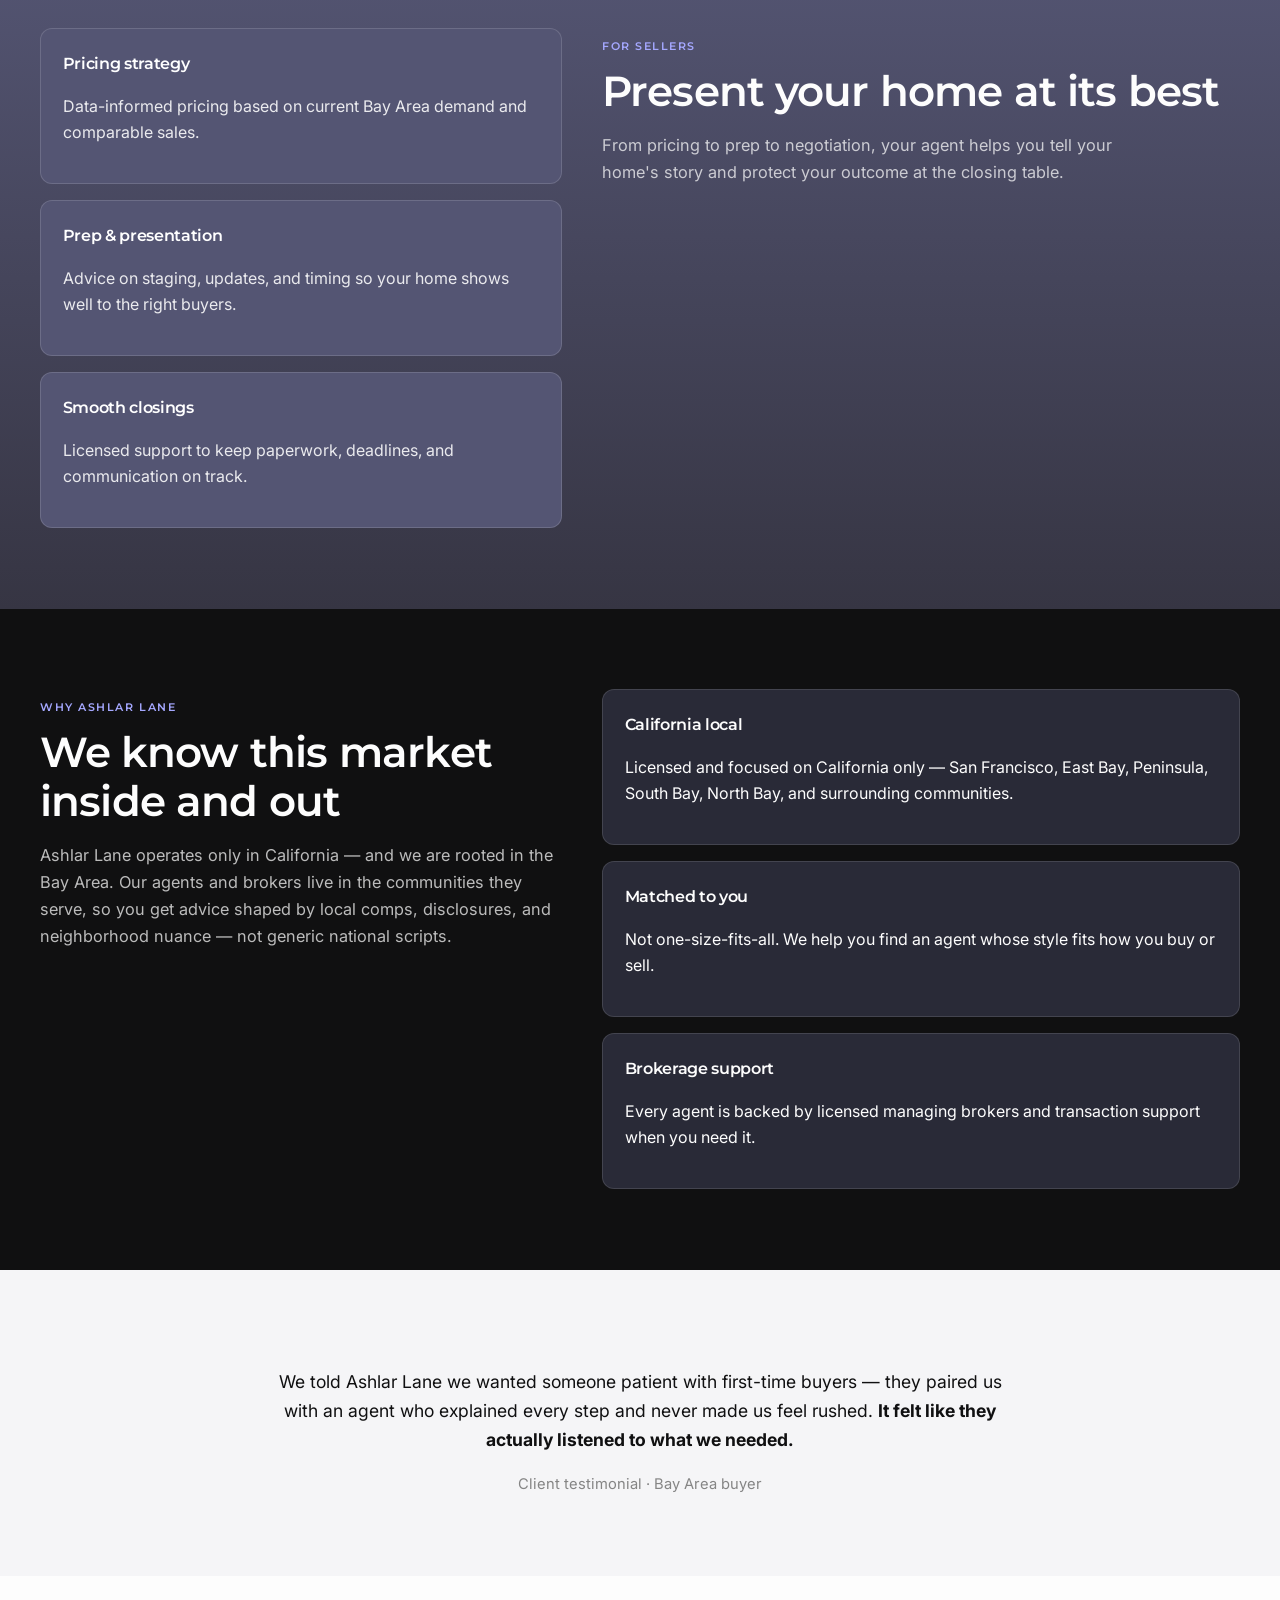
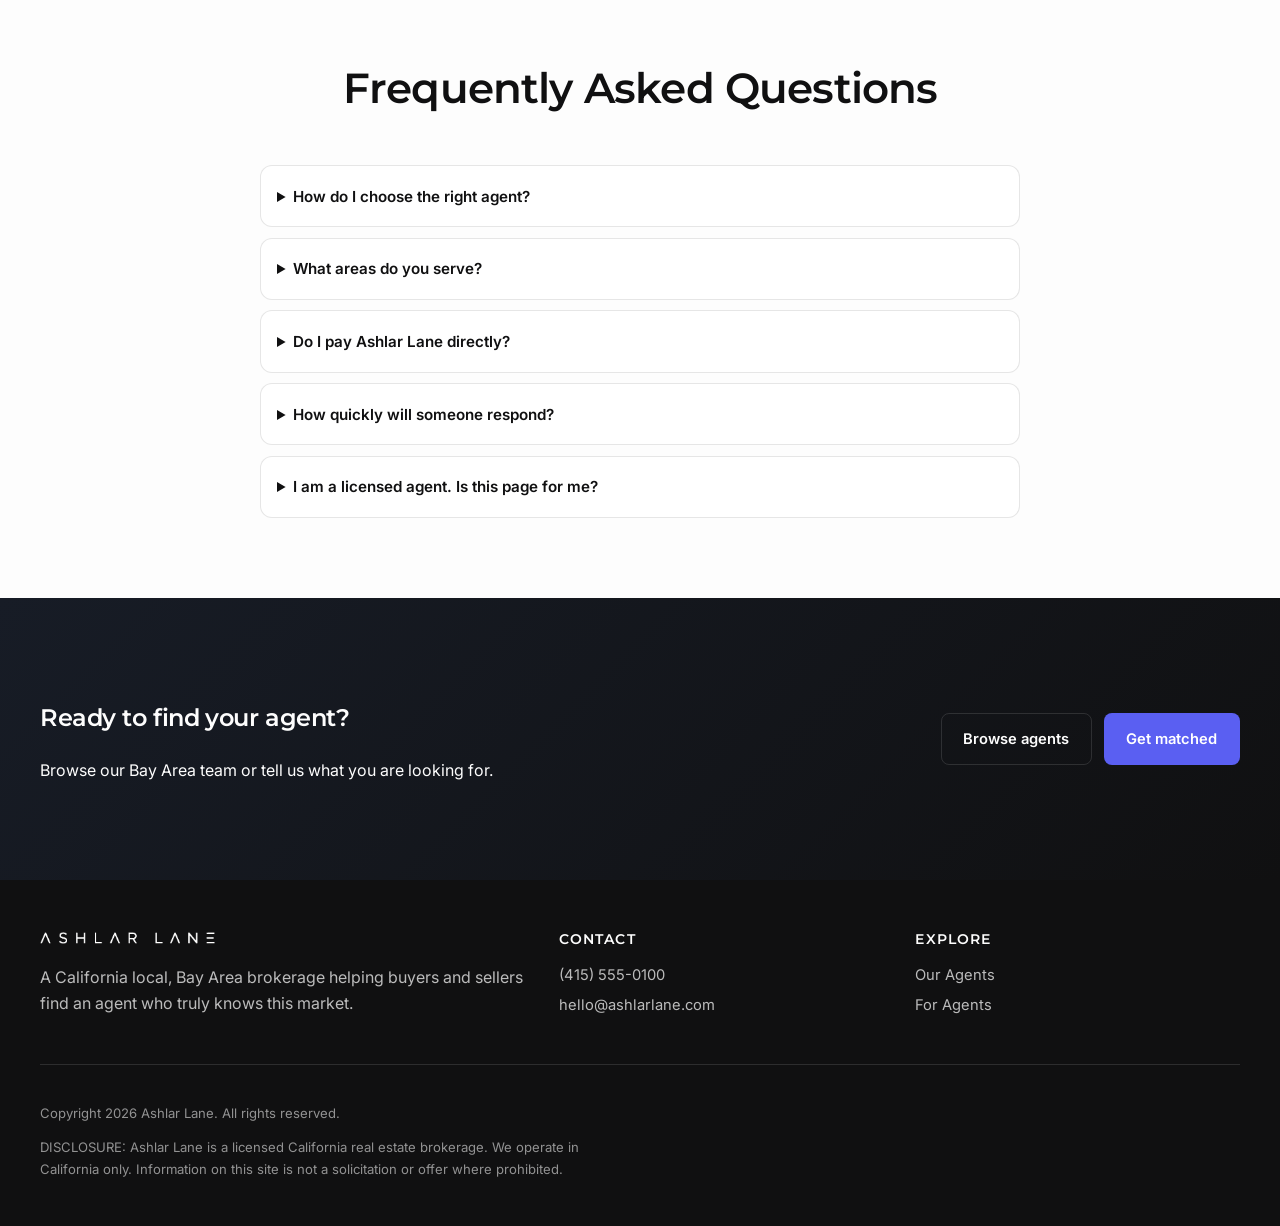
==== commit 6f014a06: "adds favicons" ====
--- a/index.html
+++ b/index.html
@@ -4,8 +4,8 @@
   <meta charset="UTF-8">
   <meta name="viewport" content="width=device-width, initial-scale=1.0">
   <title>Ashlar Lane | Find the Right Bay Area Agent</title>
-  <meta name="description" content="Ashlar Lane connects Bay Area buyers and sellers with the right agent. Northern California specialists in data, design, and neighborhood expertise.">
-  <link rel="icon" href="favicon.svg" type="image/svg+xml">
+  <meta name="description" content="Ashlar Lane is a California local brokerage in the Bay Area. We match buyers and sellers with agents who know these neighborhoods inside and out.">
+  <link rel="icon" href="./favicon-ashlar.gif" type="image/svg+xml">
   <link rel="preconnect" href="https://fonts.googleapis.com">
   <link rel="preconnect" href="https://fonts.gstatic.com" crossorigin>
   <link href="https://fonts.googleapis.com/css2?family=Inter:wght@400;500;600&family=Montserrat:wght@500;600;700&display=swap" rel="stylesheet">
@@ -29,7 +29,7 @@
           <a href="agents.html">Agents</a>
         </div>
         <a href="tel:+14155550100" class="header-phone">(415) 555-0100</a>
-        <a href="team/index.html" class="btn btn-primary btn-sm">Find an Agent</a>
+        <a href="team/index.html" class="btn btn-primary btn-sm">Agent Login</a>
         <button class="nav-toggle" aria-label="Open menu" aria-expanded="false">
           <span></span><span></span><span></span>
         </button>
@@ -54,9 +54,9 @@
       </div>
       <div class="container hero-grid">
         <div class="hero-copy">
-          <p class="eyebrow">Bay Area · Northern California</p>
-          <h1>Find the local agent who fits you</h1>
-          <p class="hero-lead">Buying or selling a home is personal. We match you with an Ashlar Lane agent whose strengths align with your goals — whether you want data, vision, or design guidance.</p>
+          <p class="eyebrow">Bay Area local Brokerage</p>
+          <h1>Find an agent who knows the Bay Area inside out</h1>
+          <p class="hero-lead">Bay Area vibes change street by street. Ashlar Lane connects you with agents who know the territory. Get firsthand knowledge from agents who know local school districts, the best eateries, and upcoming neighborhood developments.</p>
           <div class="hero-cta">
             <a href="team/index.html" class="btn btn-primary">Browse our agents</a>
             <a href="#contact" class="btn btn-secondary">Get matched</a>
@@ -65,7 +65,7 @@
         <form class="hero-form card" id="contact" action="https://formspree.io/f/placeholder" method="POST">
           <input type="hidden" name="form_type" value="client_inquiry">
           <h2>Get matched with an agent</h2>
-          <p class="form-note">Tell us what you need and we will connect you with the right person on our Bay Area team.</p>
+          <p class="form-note">Tell us what you need and we will connect you with a local agent on our team.</p>
           <label>
             <span>Full name</span>
             <input type="text" name="name" required autocomplete="name">
@@ -111,8 +111,8 @@
       <div class="container">
         <div class="section-head">
           <p class="eyebrow">The right fit</p>
-          <h2>Different strengths. One Bay Area team.</h2>
-          <p>Our agents come from different backgrounds — analytics, design, construction, and deep neighborhood knowledge — so you work with someone who matches how you make decisions.</p>
+          <h2>Different strengths. One local team.</h2>
+          <p>Our agents come from different backgrounds — analytics, design, construction, and deep neighborhood knowledge — but they share one thing: they know the Bay Area market because they work in it every day.</p>
         </div>
         <div class="feature-grid">
           <article class="feature-card">
@@ -138,7 +138,7 @@
       <div class="container">
         <div class="section-head">
           <h2>Meet our agents</h2>
-          <p>Serving buyers and sellers across the Bay Area. Each agent has their own profile — browse the team and reach out directly.</p>
+          <p>California local agents serving buyers and sellers across the Bay Area. Each profile shows the neighborhoods they know best — browse the team and reach out directly.</p>
         </div>
       </div>
       <div class="agent-marquee" aria-label="Featured agents">
@@ -151,7 +151,7 @@
       </div>
     </section>
 
-    <section class="section" id="buy">
+    <section class="section section-dark-band" id="buy">
       <div class="container">
         <div class="split-section">
           <div>
@@ -177,7 +177,7 @@
       </div>
     </section>
 
-    <section class="section section-alt" id="sell">
+    <section class="section section-dark-band" id="sell">
       <div class="container">
         <div class="split-section reverse">
           <div>
@@ -208,13 +208,13 @@
         <div class="split-section">
           <div>
             <p class="eyebrow eyebrow-light">Why Ashlar Lane</p>
-            <h2>We know this market</h2>
-            <p class="section-lead">Ashlar Lane is built for Northern California — specifically the Bay Area. Our teammates live and work here, with backgrounds that complement each other so we can pair you with the best fit.</p>
+            <h2>We know this market inside and out</h2>
+            <p class="section-lead">Ashlar Lane operates only in California — and we are rooted in the Bay Area. Our agents and brokers live in the communities they serve, so you get advice shaped by local comps, disclosures, and neighborhood nuance — not generic national scripts.</p>
           </div>
           <div class="stack-cards">
             <article class="stack-card stack-card-dark">
-              <h3>Bay Area focused</h3>
-              <p>San Francisco, East Bay, Peninsula, South Bay, and surrounding communities.</p>
+              <h3>California local</h3>
+              <p>Licensed and focused on California only — San Francisco, East Bay, Peninsula, South Bay, North Bay, and surrounding communities.</p>
             </article>
             <article class="stack-card stack-card-dark">
               <h3>Matched to you</h3>
@@ -250,7 +250,7 @@
           </details>
           <details class="faq-item">
             <summary>What areas do you serve?</summary>
-            <p>We specialize in Northern California, with a focus on the Bay Area — including San Francisco, the East Bay, Peninsula, and South Bay. Ask your agent about specific neighborhoods they cover.</p>
+            <p>We operate in California only, with a deep focus on the Bay Area — including San Francisco, the East Bay, Peninsula, South Bay, and North Bay. Our agents know these markets inside and out; ask yours about specific neighborhoods they cover.</p>
           </details>
           <details class="faq-item">
             <summary>Do I pay Ashlar Lane directly?</summary>
@@ -286,7 +286,7 @@
     <div class="container footer-grid">
       <div class="footer-brand">
         <img src="ashlarlane-wordmark.gif" alt="Ashlar Lane" class="logo-wordmark logo-wordmark--footer">
-        <p>Ashlar Lane is a Bay Area brokerage helping buyers and sellers find the right agent for their goals.</p>
+        <p>A California local, Bay Area brokerage helping buyers and sellers find an agent who truly knows this market.</p>
       </div>
       <div>
         <h4>Contact</h4>
@@ -305,7 +305,7 @@
     </div>
     <div class="container footer-bottom">
       <p>Copyright <span id="year"></span> Ashlar Lane. All rights reserved.</p>
-      <p class="footer-disclosure">DISCLOSURE: Ashlar Lane is a licensed real estate brokerage serving Northern California. Information on this site is not a solicitation or offer where prohibited.</p>
+      <p class="footer-disclosure">DISCLOSURE: Ashlar Lane is a licensed California real estate brokerage. We operate in California only. Information on this site is not a solicitation or offer where prohibited.</p>
     </div>
   </footer>
 
--- a/css/styles.css
+++ b/css/styles.css
@@ -9,6 +9,7 @@
   --text-muted: #858585;
   --text-on-dark: #fdfdfd;
   --text-on-dark-muted: rgba(253, 253, 253, 0.72);
+  --dark-cards: #545573;
   --accent: #5a5ff2;
   --accent-hover: #4f46e5;
   --accent-light: #a5a8ff;
@@ -29,6 +30,7 @@
 *::before,
 *::after {
   box-sizing: border-box;
+  /* border: solid 1px red; */
 }
 
 html {
@@ -42,6 +44,7 @@
   background: var(--bg-light);
   line-height: 1.65;
   -webkit-font-smoothing: antialiased;
+  overflow-x: hidden;
 }
 
 img {
@@ -466,6 +469,33 @@
   color: var(--text-on-dark);
 }
 
+.section-dark-band {
+  background: linear-gradient(to bottom, #545573, #363543);
+  color: var(--text-on-dark);
+}
+
+.section-dark-band .eyebrow {
+  color: var(--accent-light);
+}
+
+.section-dark-band .section-lead {
+  color: var(--text-on-dark-muted);
+}
+
+.section-dark-band .stack-card {
+  background: var(--dark-cards);
+  border: 1px solid rgba(255, 255, 255, 0.14);
+  color: var(--white);
+}
+
+.section-dark-band .stack-card h3 {
+  color: var(--white);
+}
+
+.section-dark-band .stack-card p {
+  color: rgba(255, 255, 255, 0.88);
+}
+
 .section-head {
   text-align: center;
   margin-bottom: 2.75rem;
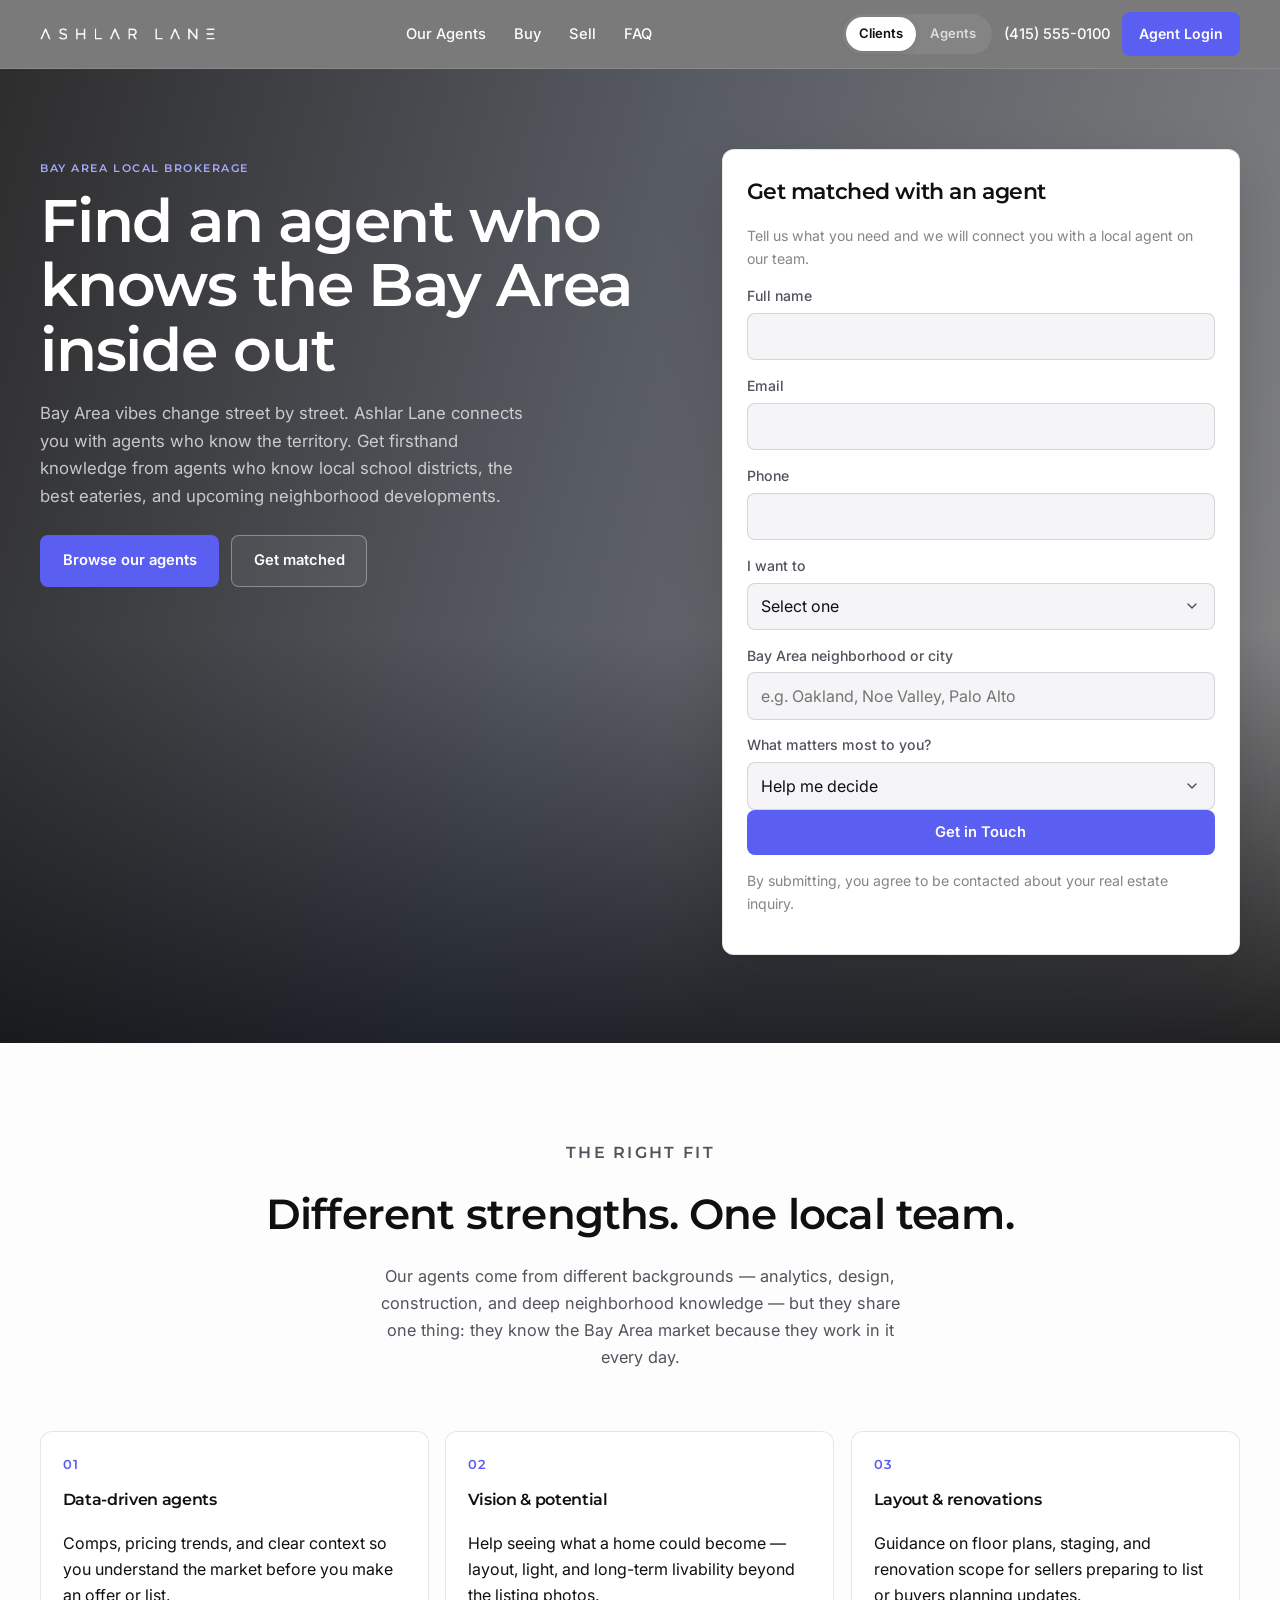
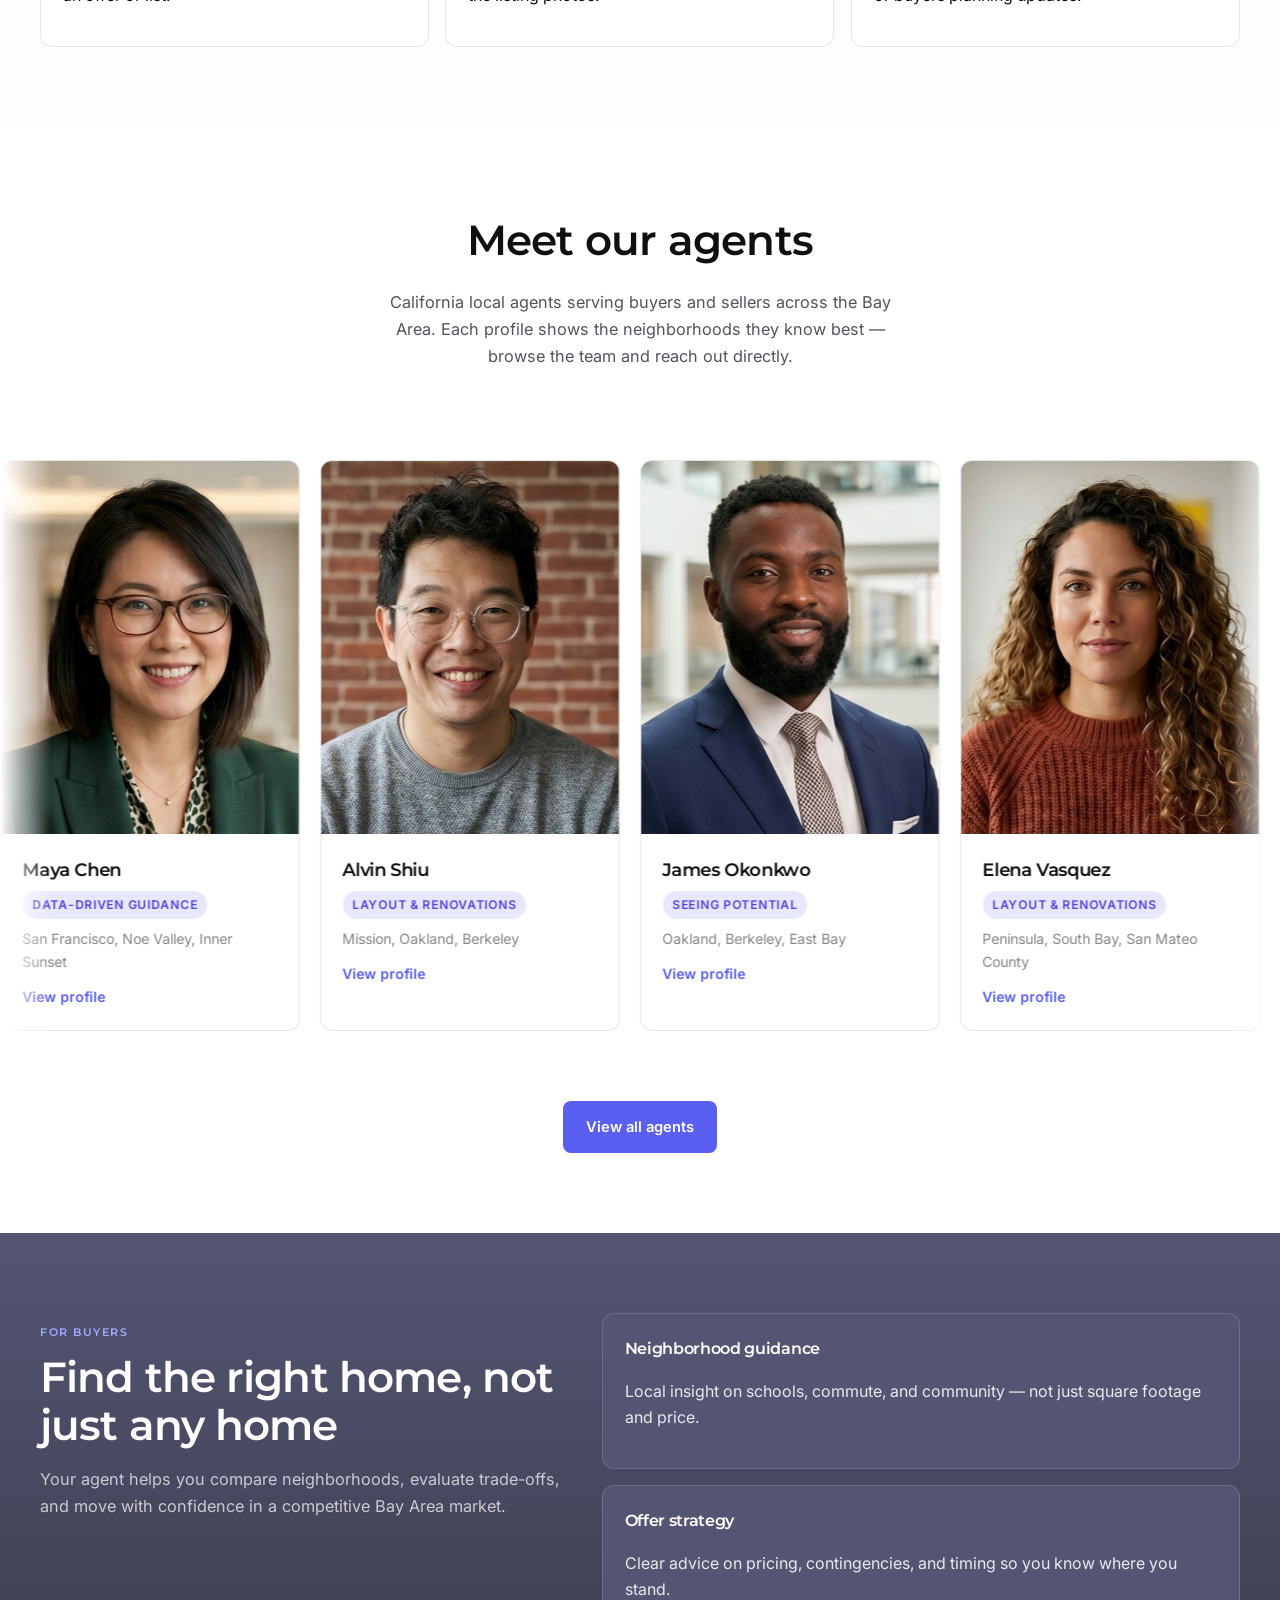
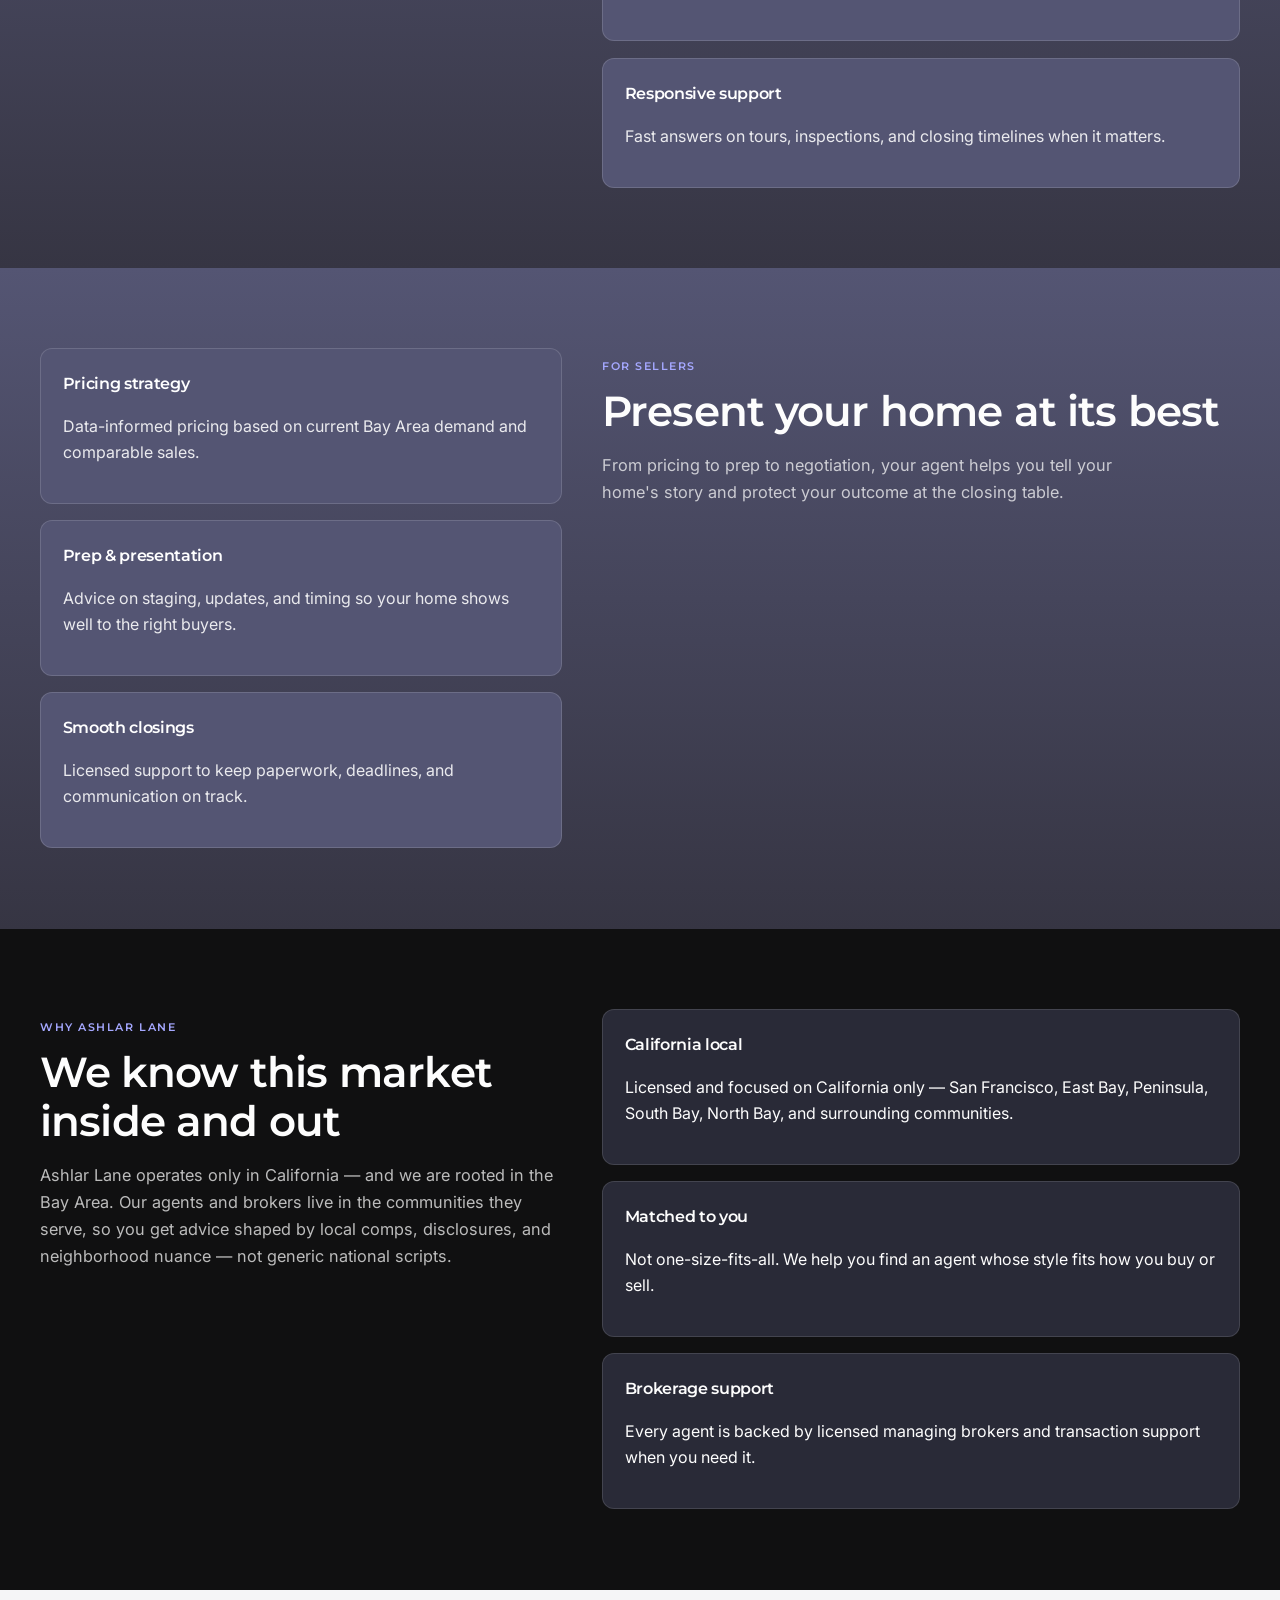
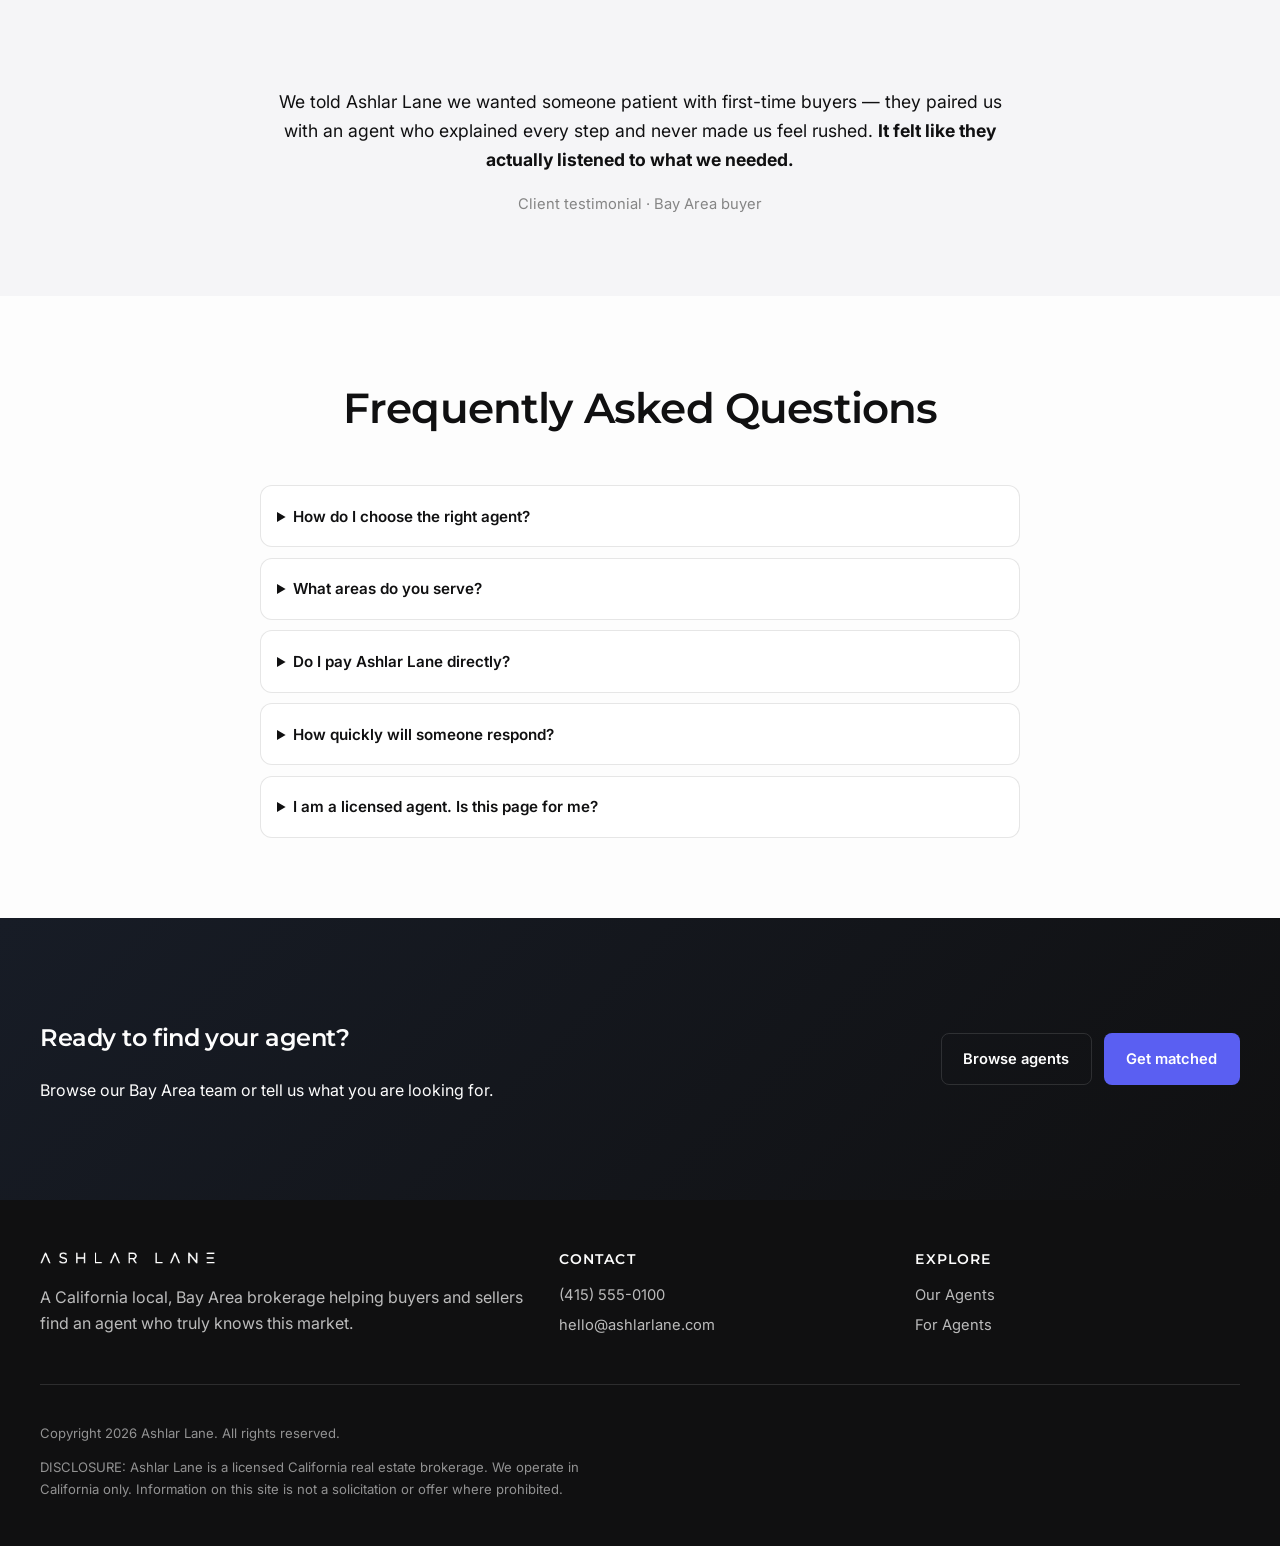
==== commit 970ed899: "adds property profiles" ====
--- a/index.html
+++ b/index.html
@@ -5,7 +5,7 @@
   <meta name="viewport" content="width=device-width, initial-scale=1.0">
   <title>Ashlar Lane | Find the Right Bay Area Agent</title>
   <meta name="description" content="Ashlar Lane is a California local brokerage in the Bay Area. We match buyers and sellers with agents who know these neighborhoods inside and out.">
-  <link rel="icon" href="./favicon-ashlar.gif" type="image/svg+xml">
+  <link rel="icon" href="favicon-ashlar.gif" type="image/gif">
   <link rel="preconnect" href="https://fonts.googleapis.com">
   <link rel="preconnect" href="https://fonts.gstatic.com" crossorigin>
   <link href="https://fonts.googleapis.com/css2?family=Inter:wght@400;500;600&family=Montserrat:wght@500;600;700&display=swap" rel="stylesheet">
--- a/css/styles.css
+++ b/css/styles.css
@@ -24,6 +24,7 @@
   --max-width: 1200px;
   --font-body: "Inter", system-ui, -apple-system, sans-serif;
   --font-display: "Montserrat", system-ui, -apple-system, sans-serif;
+  --font-serif: "Lora", Georgia, "Times New Roman", serif;
 }
 
 *,
@@ -445,15 +446,42 @@
   padding: 0.72rem 0.85rem;
   border: 1px solid rgba(16, 16, 17, 0.14);
   border-radius: var(--radius-sm);
-  font: inherit;
-  background: var(--bg-muted);
+  font-family: inherit;
+  font-size: 1rem;
+  line-height: 1.4;
+  background-color: var(--bg-muted);
   color: var(--text-primary);
+  color-scheme: light;
+}
+
+.hero-form select {
+  -webkit-appearance: none;
+  appearance: none;
+  padding-right: 2.5rem;
+  cursor: pointer;
+  background-image: url("data:image/svg+xml,%3Csvg xmlns='http://www.w3.org/2000/svg' width='16' height='16' viewBox='0 0 16 16' fill='none'%3E%3Cpath d='M4 6l4 4 4-4' stroke='%2352535d' stroke-width='1.5' stroke-linecap='round' stroke-linejoin='round'/%3E%3C/svg%3E");
+  background-repeat: no-repeat;
+  background-position: right 0.85rem center;
+  background-size: 1rem;
+}
+
+.hero-form select::-ms-expand {
+  display: none;
+}
+
+.hero-form select option {
+  color: var(--text-primary);
+  background-color: var(--white);
 }
 
 .hero-form input:focus,
 .hero-form select:focus {
   outline: 2px solid var(--accent-soft);
   border-color: var(--accent);
+}
+
+.hero-form select:focus {
+  background-color: var(--bg-muted);
 }
 
 .section {
@@ -927,10 +955,6 @@
 
 @media (max-width: 767px) {
   .footer-grid {
-    grid-template-columns: 1fr;
-  }
-
-  .agent-profile-grid {
     grid-template-columns: 1fr;
   }
 }
@@ -1060,24 +1084,12 @@
 }
 
 .agent-avatar {
-  display: grid;
-  place-items: center;
-  width: 3.5rem;
-  height: 3.5rem;
-  border-radius: var(--radius);
-  background: linear-gradient(135deg, var(--accent), var(--accent-hover));
-  color: var(--white);
-  font-family: var(--font-display);
-  font-weight: 600;
-  font-size: 0.95rem;
-  margin-bottom: 1rem;
-}
-
-.agent-avatar--lg {
-  width: 5rem;
-  height: 5rem;
-  font-size: 1.25rem;
-  margin-bottom: 1.25rem;
+  display: block;
+  width: 100%;
+  aspect-ratio: 4 / 5;
+  object-fit: cover;
+  object-position: center 20%;
+  flex-shrink: 0;
 }
 
 .agent-card-body {
@@ -1132,21 +1144,209 @@
 }
 
 /* Agent profile page */
-.agent-profile-hero {
-  padding: 3rem 0 4rem;
-  background: var(--bg-muted);
-}
-
-.agent-profile-grid {
+.agent-profile-main {
+  padding: 2.5rem 0 4.5rem;
+  background: var(--white);
+}
+
+.agent-profile-layout {
   display: grid;
-  gap: 2rem;
-  grid-template-columns: 1fr 1.4fr;
+  grid-template-columns: minmax(220px, 280px) minmax(0, 1fr);
+  gap: clamp(2rem, 5vw, 4.5rem);
   align-items: start;
 }
 
-.agent-profile-intro h1 {
-  font-size: clamp(1.85rem, 4vw, 2.5rem);
-  margin: 0.5rem 0 0.35rem;
+.agent-profile-photo {
+  display: block;
+  width: 100%;
+  aspect-ratio: 1;
+  margin: 0 0 1.75rem;
+  object-fit: cover;
+  object-position: center 20%;
+}
+
+.agent-profile-credential {
+  margin: 0 0 1.75rem;
+  font-family: var(--font-display);
+  font-size: 0.95rem;
+  font-weight: 700;
+  letter-spacing: 0.04em;
+  text-transform: uppercase;
+}
+
+.agent-profile-facts {
+  margin: 0;
+}
+
+.agent-profile-facts > div + div {
+  margin-top: 1.35rem;
+}
+
+.agent-profile-facts dt {
+  margin: 0 0 0.35rem;
+  font-family: var(--font-display);
+  font-size: 0.75rem;
+  font-weight: 600;
+  letter-spacing: 0.08em;
+  text-transform: uppercase;
+}
+
+.agent-profile-facts dd {
+  margin: 0;
+  font-size: 0.95rem;
+  line-height: 1.55;
+  color: var(--text-secondary);
+}
+
+.agent-profile-facts a {
+  color: var(--accent);
+  font-weight: 500;
+  text-decoration: underline;
+  text-underline-offset: 2px;
+}
+
+.agent-profile-facts a:hover {
+  color: var(--accent-hover);
+}
+
+.agent-profile-meet {
+  margin: 0 0 2rem;
+  font-family: var(--font-display);
+  font-size: clamp(1.75rem, 3.5vw, 2.35rem);
+  font-weight: 600;
+  line-height: 1.15;
+  letter-spacing: 0.02em;
+  text-transform: uppercase;
+  color: var(--accent);
+}
+
+.agent-profile-bio p {
+  margin: 0 0 1.35rem;
+  font-family: var(--font-serif);
+  font-size: 1.05rem;
+  line-height: 1.8;
+  color: var(--text-secondary);
+}
+
+.agent-profile-bio p:last-child {
+  margin-bottom: 0;
+}
+
+.agent-profile-content h2 {
+  font-size: clamp(1.35rem, 2.5vw, 1.75rem);
+  margin: 0 0 1rem;
+}
+
+.agent-transactions-grid {
+  display: grid;
+  gap: 1rem;
+  grid-template-columns: repeat(auto-fill, minmax(260px, 1fr));
+}
+
+.agent-transaction-card {
+  display: flex;
+  flex-direction: column;
+  overflow: hidden;
+  background: var(--white);
+  border: 1px solid var(--border-light);
+  border-radius: var(--radius);
+  padding: 0;
+}
+
+.agent-transaction-photo {
+  display: block;
+  width: 100%;
+  aspect-ratio: 4 / 3;
+  object-fit: cover;
+}
+
+.agent-transaction-body {
+  padding: 1.25rem;
+}
+
+.agent-transaction-status {
+  display: inline-block;
+  margin: 0 0 0.75rem;
+  padding: 0.2rem 0.55rem;
+  border-radius: var(--radius-pill);
+  font-size: 0.72rem;
+  font-weight: 700;
+  letter-spacing: 0.06em;
+  text-transform: uppercase;
+}
+
+.agent-transaction-status--sold {
+  background: rgba(16, 16, 17, 0.08);
+  color: var(--text-secondary);
+}
+
+.agent-transaction-status--sale {
+  background: var(--accent-soft);
+  color: var(--accent-hover);
+}
+
+.agent-transaction-street {
+  margin: 0 0 0.25rem;
+  font-size: 1.05rem;
+  line-height: 1.3;
+}
+
+.agent-transaction-city {
+  margin: 0 0 0.65rem;
+  color: var(--text-muted);
+  font-size: 0.9rem;
+}
+
+.agent-transaction-meta {
+  margin: 0 0 0.65rem;
+  color: var(--text-secondary);
+  font-size: 0.88rem;
+}
+
+.agent-transaction-price {
+  margin: 0;
+  font-family: var(--font-display);
+  font-size: 1.2rem;
+  font-weight: 600;
+}
+
+.agent-transactions-pagination {
+  display: flex;
+  align-items: center;
+  justify-content: center;
+  flex-wrap: wrap;
+  gap: 0.75rem 1.25rem;
+  margin-top: 1.75rem;
+}
+
+.agent-transactions-page-btn {
+  padding: 0.55rem 1rem;
+  border: 1px solid var(--border-light);
+  border-radius: var(--radius-sm);
+  background: var(--white);
+  color: var(--text-primary);
+  font-family: var(--font-body);
+  font-size: 0.9rem;
+  font-weight: 500;
+  cursor: pointer;
+  transition: border-color 0.15s ease, color 0.15s ease;
+}
+
+.agent-transactions-page-btn:hover:not(:disabled) {
+  border-color: var(--accent);
+  color: var(--accent);
+}
+
+.agent-transactions-page-btn:disabled {
+  opacity: 0.45;
+  cursor: not-allowed;
+}
+
+.agent-transactions-page-status {
+  min-width: 7rem;
+  text-align: center;
+  font-size: 0.9rem;
+  color: var(--text-muted);
 }
 
 .back-link {
@@ -1176,27 +1376,38 @@
   margin: 0;
   padding-left: 1.15rem;
   color: var(--text-secondary);
+  max-width: 68ch;
+  font-size: 1.02rem;
+  line-height: 1.65;
 }
 
 .agent-help-list li + li {
-  margin-top: 0.4rem;
-}
-
-.agent-profile-contact {
-  display: flex;
-  flex-wrap: wrap;
-  gap: 0.75rem;
-  margin-top: 1.75rem;
-  padding-top: 1.5rem;
-  border-top: 1px solid var(--border-light);
+  margin-top: 0.5rem;
 }
 
 .agent-grid--preview .agent-card-body {
-  padding-top: 0;
+  padding-top: 1.35rem;
 }
 
 .agent-grid--preview .agent-avatar {
-  margin: 1.35rem 1.35rem 0;
+  margin: 0;
+}
+
+@media (max-width: 768px) {
+  .agent-profile-layout {
+    grid-template-columns: 1fr;
+    gap: 2.5rem;
+  }
+
+  .agent-profile-sidebar {
+    max-width: 280px;
+  }
+}
+
+@media (max-width: 640px) {
+  .agent-profile-sidebar {
+    max-width: none;
+  }
 }
 
 @media (prefers-reduced-motion: reduce) {
